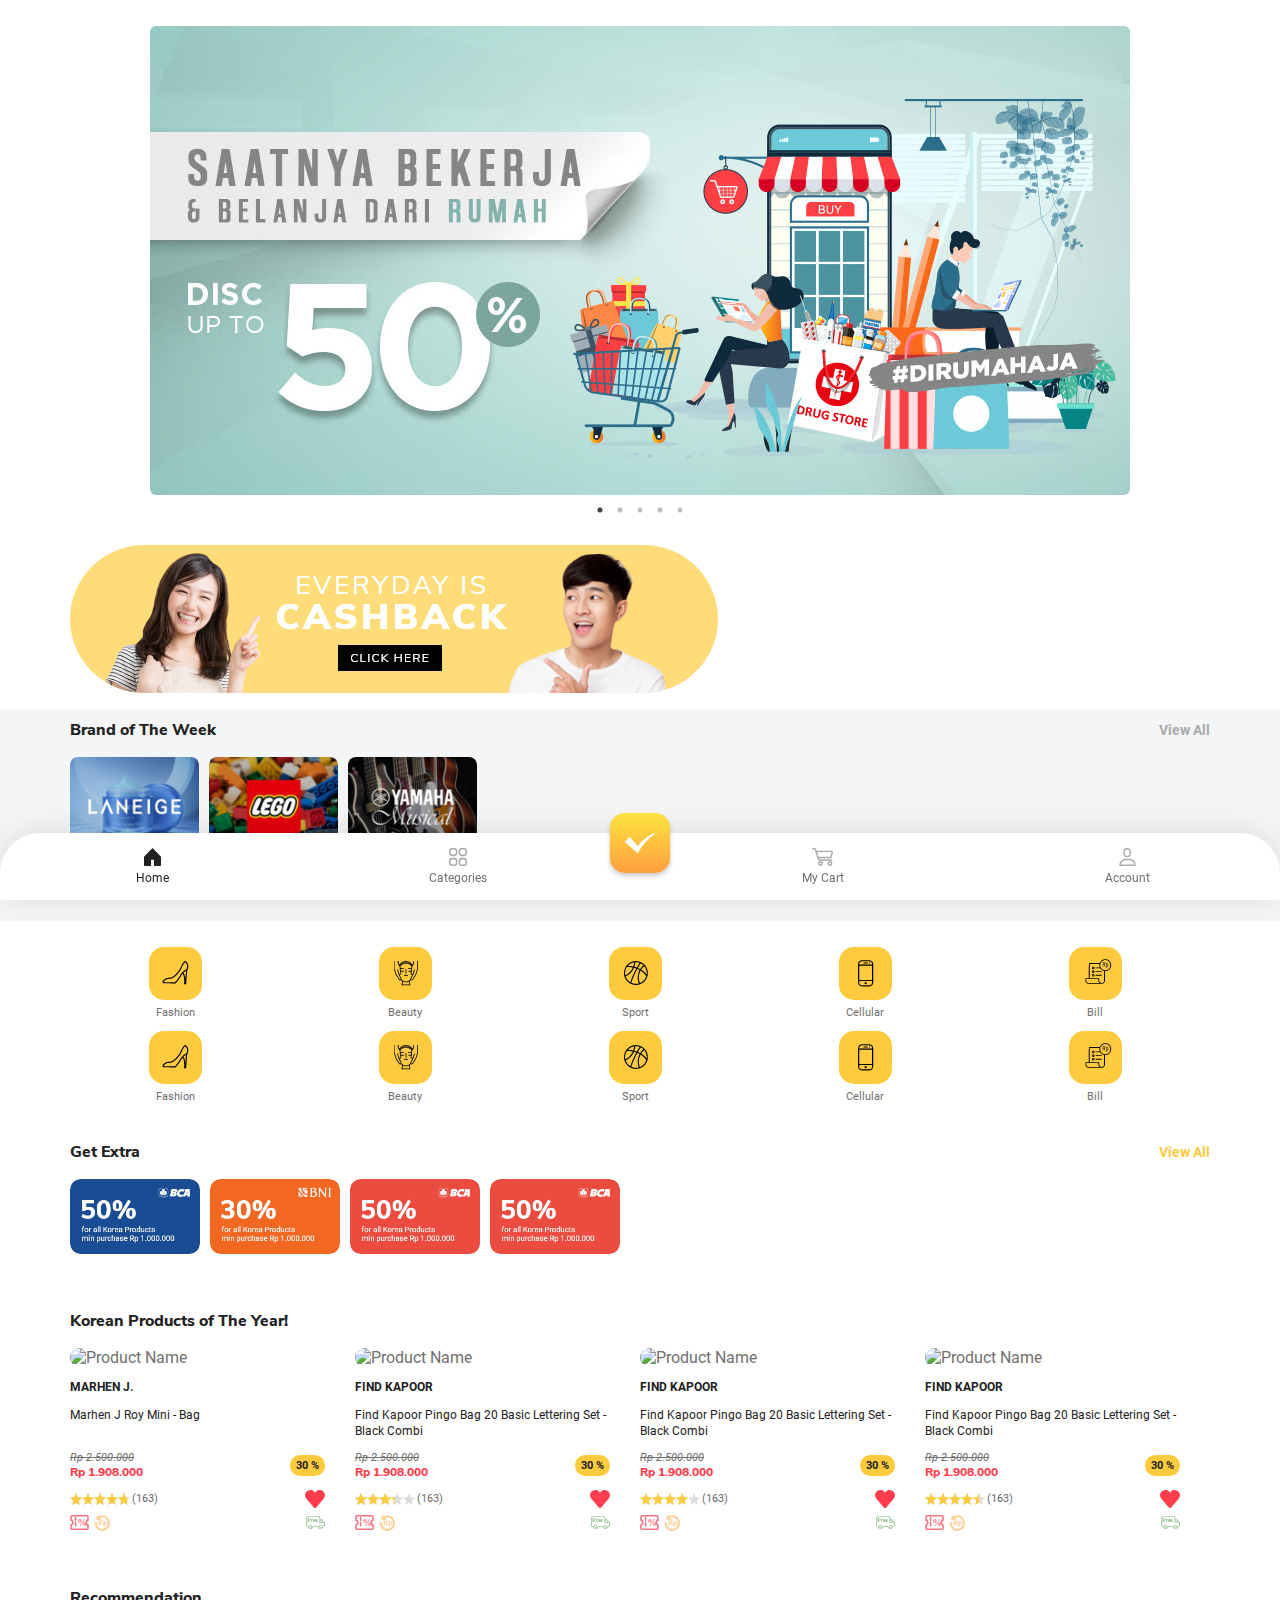
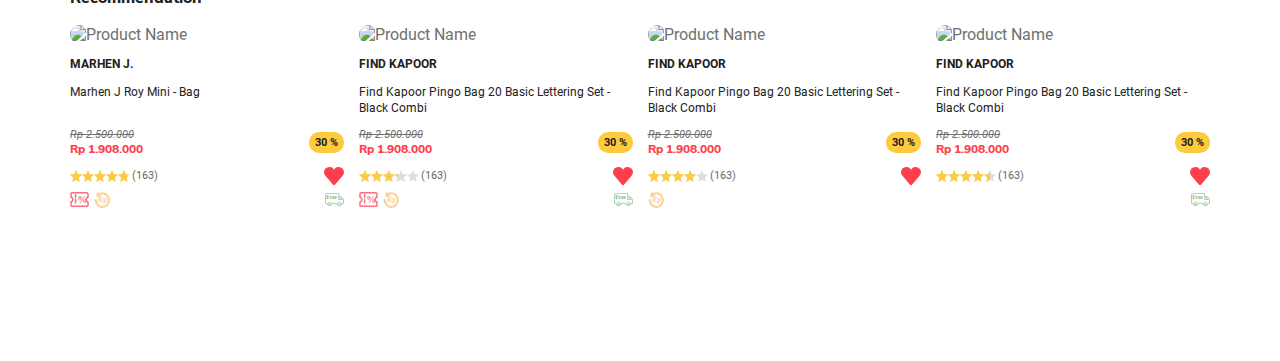
==== MC/html/home.html @ 9b8f9a69 "Revision on icons" ====
<!DOCTYPE html>
<html>

<head>
    <title>iSTYLE Indonesia</title>
    <meta name="viewport" content="width=device-width, initial-scale=1.0">
    <link rel="stylesheet" type="text/css" href="../css/libs_ui/slick.css">
    <link rel="stylesheet" type="text/css" href="../css/libs_ui/slick-theme.css">
    <link rel="stylesheet" type="text/css" href="../css/layout.css">
</head>

<body>
    <div class="wrap">
        <section id="main-banner-section">
            <div class="container">
                <ul id="main-banner" class="list-unstyled">
                    <li>
                        <a href="#">
                            <img src="../images/billboard-1.jpg" alt="Billboard" />
                        </a>
                    </li>
                    <li>
                        <a href="#">
                            <img src="../images/billboard-2.jpg" alt="Billboard" />
                        </a>
                    </li>
                    <li>
                        <a href="#">
                            <img src="../images/billboard-3.jpg" alt="Billboard" />
                        </a>
                    </li>
                    <li>
                        <a href="#">
                            <img src="../images/billboard-4.jpg" alt="Billboard" />
                        </a>
                    </li>
                    <li>
                        <a href="#">
                            <img src="../images/billboard-5.jpg" alt="Billboard" />
                        </a>
                    </li>
                </ul>
            </div>

        </section>

        <section id="tactical-banner-section">
            <div class="container">
                <a href="#">
                    <img src="../images/Tactical Banner@2x.png" class="img-responsive" alt="Everyday is Cashback"/>
                </a>
            </div>
        </section>

        <section id="brand-of-the-week">
            <div class="container">
                <div class="section-header">
                    <h2>Brand of The Week</h2>
                    <a href="#" class="view-all">View All</a>
                </div>
                <ul class="botw-list carousel list-unstyled">
                    <li>
                        <a href="#">
                            <div class="botw-item">
                                <div class="botw-img-container">
                                    <img src="../images/laneige2.png" alt="Laneige Brand of The Week" />
                                </div>
                                <div class="botw-desc">
                                    <p>Discount up to 30%</p>
                                </div>
                            </div>
                        </a>
                    </li>
                    <li>
                        <a href="#">
                            <div class="botw-item">
                                <div class="botw-img-container">
                                    <img src="../images/lego2.png" alt="Lego Brand of The Week" />
                                </div>
                                <div class="botw-desc">
                                    <p>Discount up to 30%</p>
                                </div>
                            </div>
                        </a>
                    </li>
                    <li>
                        <a href="#">
                            <div class="botw-item">
                                <div class="botw-img-container">
                                    <img src="../images/yamaha2.png" alt="Yamaha Brand of The Week" />
                                </div>
                                <div class="botw-desc">
                                    <p>Discount up to 30%</p>
                                </div>
                            </div>
                        </a>
                    </li>
                </ul>
            </div>

        </section>

        <section id="main-menu">
            <div class="container">
                <ul class="main-menu-items list-unstyled carousel">
                    <li>
                        <a href="#">
                            <img src="../images/category-fashion.png" alt="Fashion Category"/>
                            <p>Fashion</p>
                        </a>
                    </li>
                    <li>
                        <a href="#">
                            <img src="../images/category-beauty.png" alt="Beauty Category"/>
                            <p>Beauty</p>
                        </a>
                    </li>
                    <li>
                        <a href="#">
                            <img src="../images/category-sport.png" alt="Sport Category"/>
                            <p>Sport</p>
                        </a>
                    </li>
                    <li>
                        <a href="#">
                            <img src="../images/category-pulsa.png" alt="Cellular Category"/>
                            <p>Cellular</p>
                        </a>
                    </li>
                    <li>
                        <a href="#">
                            <img src="../images/category-bill.png" alt="Bill Category"/>
                            <p>Bill</p>
                        </a>
                    </li>
                    <li>
                        <a href="#">
                            <img src="../images/category-fashion.png" alt="Fashion Category"/>
                            <p>Fashion</p>
                        </a>
                    </li>
                    <li>
                        <a href="#">
                            <img src="../images/category-beauty.png" alt="Beauty Category"/>
                            <p>Beauty</p>
                        </a>
                    </li>
                    <li>
                        <a href="#">
                            <img src="../images/category-sport.png" alt="Sport Category"/>
                            <p>Sport</p>
                        </a>
                    </li>
                    <li>
                        <a href="#">
                            <img src="../images/category-pulsa.png" alt="Cellular Category"/>
                            <p>Cellular</p>
                        </a>
                    </li>
                    <li>
                        <a href="#">
                            <img src="../images/category-bill.png" alt="Bill Category"/>
                            <p>Bill</p>
                        </a>
                    </li>
                </ul>
            </div>
        </section>

        <section id="promo-partner">
            <div class="container">
                <div class="section-header">
                    <h2>Get Extra</h2>
                    <a href="#" class="view-all">View All</a>
                </div>
                <ul class="promo-partner-list carousel list-unstyled">
                    
                    <li>
                        <a href="#">
                            <img src="../images/promo_bca@2x.png" alt="Promo Bank BCA Diskon 50%" />
                        </a>
                    </li>
                    <li>
                        <a href="#">
                            <img src="../images/promo_bni@2x.png" alt="Promo Bank BCA Diskon 50%" />
                        </a>
                    </li>
                    <li>
                        <a href="#">
                            <img src="../images/promo_bca_2@2x.png" alt="Promo Bank BCA Diskon 50%" />
                        </a>
                    </li>
                    <li>
                        <a href="#">
                            <img src="../images/promo_bca_2@2x.png" alt="Promo Bank BCA Diskon 50%" />
                        </a>
                    </li>
                </ul>
            </div>

        </section>

        <section id="prd-korea">
            <div class="container">
                <h2>Korean Products of The Year!</h2>
                <ul class="prd-list carousel list-unstyled">
                    <li>
                        <a href="#">
                            <div class="prd-img">
                                <img src="https://dxclnrbvyw82b.cloudfront.net/images/product/web/90/63/77/00/0/000000776390_01_285.jpg"
                                    alt="Product Name" />
                            </div>
                            <div class="prd-desc">
                                <p class="brand-name"><strong>MARHEN J.</strong></p>
                                <p class="prd-name">Marhen J Roy Mini - Bag</p>
                            </div>
                            <div class="prd-price-area">
                                <div class="prd-price">
                                    <p class="old-price">Rp 2.500.000</p>
                                    <p class="price">Rp 1.908.000</p>
                                </div>
                                <div class="prd-discount">
                                    30 %
                                </div>
                            </div>
                            <div class="prd-rating-fav-area">
                                <div class="score-star-box">
                                    <span class="star-rating"
                                        style="width: calc(4.75/5 * 60px)"
                                    ></span>
                                </div>
                                <span class="score-txt">(163)</span>

                                <span class="wishlist-icon active"></span>
                            </div>
                            <div class="prd-icons">
                                <span class="icon voucher"></span>
                                <span class="icon cashback"></span>
                                <span class="icon free-delivery"></span>
                            </div>
                        </a>
                    </li>
                    <li>
                        <a href="#">
                            <div class="prd-img">
                                <img src="https://dxclnrbvyw82b.cloudfront.net/images/product/web/56/11/78/00/0/000000781156_01_285.jpg"
                                    alt="Product Name" />
                            </div>
                            <div class="prd-desc">
                                <p class="brand-name"><strong>FIND KAPOOR</strong></p>
                                <p class="prd-name">Find Kapoor Pingo Bag 20 Basic Lettering Set - Black Combi</p>
                            </div>
                            <div class="prd-price-area">
                                <div class="prd-price">
                                    <p class="old-price">Rp 2.500.000</p>
                                    <p class="price">Rp 1.908.000</p>
                                </div>
                                <div class="prd-discount">
                                    30 %
                                </div>
                            </div>
                            <div class="prd-rating-fav-area">
                                <div class="score-star-box">
                                    <span class="star-rating"
                                        style="width: calc(3.3/5 * 60px)"
                                    ></span>
                                </div>
                                <span class="score-txt">(163)</span>

                                <span class="wishlist-icon active"></span>
                            </div>
                            <div class="prd-icons">
                                <span class="icon voucher"></span>
                                <span class="icon cashback"></span>
                                <span class="icon free-delivery"></span>
                            </div>
                        </a>
                    </li>
                    <li>
                        <a href="#">
                            <div class="prd-img">
                                <img src="https://dxclnrbvyw82b.cloudfront.net/images/product/web/90/70/79/00/0/000000797090_01_285.jpg"
                                    alt="Product Name" />
                            </div>
                            <div class="prd-desc">
                                <p class="brand-name"><strong>FIND KAPOOR</strong></p>
                                <p class="prd-name">Find Kapoor Pingo Bag 20 Basic Lettering Set - Black Combi</p>
                            </div>
                            <div class="prd-price-area">
                                <div class="prd-price">
                                    <p class="old-price">Rp 2.500.000</p>
                                    <p class="price">Rp 1.908.000</p>
                                </div>
                                <div class="prd-discount">
                                    30 %
                                </div>
                            </div>
                            <div class="prd-rating-fav-area">
                                <div class="score-star-box">
                                    <span class="star-rating"
                                        style="width: calc(4/5 * 60px)"
                                    ></span>
                                </div>
                                <span class="score-txt">(163)</span>

                                <span class="wishlist-icon active"></span>
                            </div>
                            <div class="prd-icons">
                                <span class="icon voucher"></span>
                                <span class="icon cashback"></span>
                                <span class="icon free-delivery"></span>
                            </div>
                        </a>
                    </li>
                    <li>
                        <a href="#">
                            <div class="prd-img">
                                <img src="https://dxclnrbvyw82b.cloudfront.net/images/product/web/28/84/78/00/0/000000788428_01_285.jpg"
                                    alt="Product Name" />
                            </div>
                            <div class="prd-desc">
                                <p class="brand-name"><strong>FIND KAPOOR</strong></p>
                                <p class="prd-name">Find Kapoor Pingo Bag 20 Basic Lettering Set - Black Combi</p>
                            </div>
                            <div class="prd-price-area">
                                <div class="prd-price">
                                    <p class="old-price">Rp 2.500.000</p>
                                    <p class="price">Rp 1.908.000</p>
                                </div>
                                <div class="prd-discount">
                                    30 %
                                </div>
                            </div>
                            <div class="prd-rating-fav-area">
                                <div class="score-star-box">
                                    <span class="star-rating"
                                        style="width: calc(4.5/5 * 60px)"
                                    ></span>
                                </div>
                                <span class="score-txt">(163)</span>

                                <span class="wishlist-icon active"></span>
                            </div>
                            <div class="prd-icons">
                                <span class="icon voucher"></span>
                                <span class="icon cashback"></span>
                                <span class="icon free-delivery"></span>
                            </div>
                        </a>
                    </li>

                </ul>
            </div>
        </section>

        <section id="prd-main">
            <div class="container">
                <h2>Recommendation</h2>
                <ul class="prd-list list-unstyled">
                    <li>
                        <a href="#">
                            <div class="prd-img">
                                <img src="https://dxclnrbvyw82b.cloudfront.net/images/product/web/90/63/77/00/0/000000776390_01_285.jpg"
                                    alt="Product Name" />
                            </div>
                            <div class="prd-desc">
                                <p class="brand-name"><strong>MARHEN J.</strong></p>
                                <p class="prd-name">Marhen J Roy Mini - Bag</p>
                            </div>
                            <div class="prd-price-area">
                                <div class="prd-price">
                                    <p class="old-price">Rp 2.500.000</p>
                                    <p class="price">Rp 1.908.000</p>
                                </div>
                                <div class="prd-discount">
                                    30 %
                                </div>
                            </div>
                            <div class="prd-rating-fav-area">
                                <div class="score-star-box">
                                    <span class="star-rating"
                                        style="width: calc(4.75/5 * 60px)"
                                    ></span>
                                </div>
                                <span class="score-txt">(163)</span>

                                <span class="wishlist-icon active"></span>
                            </div>
                            <div class="prd-icons">
                                <span class="icon voucher"></span>
                                <span class="icon cashback"></span>
                                <span class="icon free-delivery"></span>

                            </div>
                        </a>
                    </li>
                    <li>
                        <a href="#">
                            <div class="prd-img">
                                <img src="https://dxclnrbvyw82b.cloudfront.net/images/product/web/56/11/78/00/0/000000781156_01_285.jpg"
                                    alt="Product Name" />
                            </div>
                            <div class="prd-desc">
                                <p class="brand-name"><strong>FIND KAPOOR</strong></p>
                                <p class="prd-name">Find Kapoor Pingo Bag 20 Basic Lettering Set - Black Combi</p>
                            </div>
                            <div class="prd-price-area">
                                <div class="prd-price">
                                    <p class="old-price">Rp 2.500.000</p>
                                    <p class="price">Rp 1.908.000</p>
                                </div>
                                <div class="prd-discount">
                                    30 %
                                </div>
                            </div>
                            <div class="prd-rating-fav-area">
                                <div class="score-star-box">
                                    <span class="star-rating"
                                        style="width: calc(3.3/5 * 60px)"
                                    ></span>
                                </div>
                                <span class="score-txt">(163)</span>

                                <span class="wishlist-icon active"></span>
                            </div>
                            <div class="prd-icons">
                                <span class="icon voucher"></span>
                                <span class="icon cashback"></span>
                                <span class="icon free-delivery"></span>
                            </div>
                        </a>
                    </li>
                    <li>
                        <a href="#">
                            <div class="prd-img">
                                <img src="https://dxclnrbvyw82b.cloudfront.net/images/product/web/90/70/79/00/0/000000797090_01_285.jpg"
                                    alt="Product Name" />
                            </div>
                            <div class="prd-desc">
                                <p class="brand-name"><strong>FIND KAPOOR</strong></p>
                                <p class="prd-name">Find Kapoor Pingo Bag 20 Basic Lettering Set - Black Combi</p>
                            </div>
                            <div class="prd-price-area">
                                <div class="prd-price">
                                    <p class="old-price">Rp 2.500.000</p>
                                    <p class="price">Rp 1.908.000</p>
                                </div>
                                <div class="prd-discount">
                                    30 %
                                </div>
                            </div>
                            <div class="prd-rating-fav-area">
                                <div class="score-star-box">
                                    <span class="star-rating"
                                        style="width: calc(4/5 * 60px)"
                                    ></span>
                                </div>
                                <span class="score-txt">(163)</span>

                                <span class="wishlist-icon active"></span>
                            </div>
                            <div class="prd-icons">
                                <span class="icon cashback"></span>
                            </div>
                        </a>
                    </li>
                    <li>
                        <a href="#">
                            <div class="prd-img">
                                <img src="https://dxclnrbvyw82b.cloudfront.net/images/product/web/28/84/78/00/0/000000788428_01_285.jpg"
                                    alt="Product Name" />
                            </div>
                            <div class="prd-desc">
                                <p class="brand-name"><strong>FIND KAPOOR</strong></p>
                                <p class="prd-name">Find Kapoor Pingo Bag 20 Basic Lettering Set - Black Combi</p>
                            </div>
                            <div class="prd-price-area">
                                <div class="prd-price">
                                    <p class="old-price">Rp 2.500.000</p>
                                    <p class="price">Rp 1.908.000</p>
                                </div>
                                <div class="prd-discount">
                                    30 %
                                </div>
                            </div>
                            <div class="prd-rating-fav-area">
                                <div class="score-star-box">
                                    <span class="star-rating"
                                        style="width: calc(4.5/5 * 60px)"
                                    ></span>
                                </div>
                                <span class="score-txt">(163)</span>

                                <span class="wishlist-icon active"></span>
                            </div>
                            <div class="prd-icons">
                                
                                <span class="icon free-delivery"></span>

                            </div>
                        </a>
                    </li>

                </ul>
            </div>

        </section>


        <nav class="bottom-nav">
            <a href="#" class="active">
                <div class="icon home"></div>
                Home
            </a>
            <a href="#">
                <div class="icon category"></div>
                Categories
            </a>
            <button onclick="popup_Layer3('bottom-nav-slide')"">
                    <img src=" ../icons/bottom-nav/main-icon.svg "/>
                </button>
                <a href=" #">
                <div class="icon cart"></div>
                My Cart
                </a>
                <a href="#">
                    <div class="icon account"></div>
                    Account
                </a>
        </nav>
    </div>


    <!-- Add to Cart popup-->
    <section id="bottom-nav-slide" class="poplay_type2_1 slide_layer" style="display: none">
        <div class="content">
            <section class="mall-in-mall_section">
                <ul id="mall-in-mall-menu" class="list-unstyled">
                    <li>
                        <a>
                            <img src="../icons/main-icon.png" />
                        </a>
                    </li>
                    <li>
                        <a>
                            <img src="../icons/best-denki-icon.png" />
                        </a>
                    </li>
                    <li>
                        <a>
                            <img src="../icons/kidzstation-icon.png" />
                        </a>
                    </li>
                    <li>
                        <a>
                            <img src="../icons/kmall-icon.png" />
                        </a>
                    </li>
                    <li>
                        <a>
                            <img src="../icons/lejel-icon.png" />
                        </a>
                    </li>
                    <li>
                        <a>
                            <img src="../icons/LSA-icon.png" />
                        </a>
                    </li>
                    <li>
                        <a>
                            <img src="../icons/psports-icon.png" />
                        </a>
                    </li>
                </ul>
            </section>

        </div>
        <section class="title_section">
            iSTYLE
        </section>
    </section>
    <!--End of Add to Cart Popup-->
    <script src="../js/libs_ui/jquery-3.4.1.min.js"></script>
    <script src="../js/libs_ui/slick.min.js"></script>
    <script>
        function popup_Layer3(el) {
            var temp = $('#' + el);
            var el_dimmed = $('.wrap').prepend('<div class="laydim"></div>');
            $('.laydim').css("height", $(document).height());
            $(temp).slideDown();
            $('body').addClass('no_scroll');
            $(document).on('click', 'body.no_scroll .laydim', function () {
                $('.laydim').remove();
                $('html,body').removeClass('no_scroll');

                if ($('.poplay_type2_1').length) {
                    popup_Layer_close3(el);
                }
            });
            $('#mall-in-mall-menu').slick({
                dots: true,
                arrows: false,
                speed: 700,
                centerMode: true,
                variableWidth: true,
                swipe: true,
                infinite: true,
                swipeToSlide: true,
                variableHeight: true
            });
        }

        function popup_Layer_close3(el) {
            var temp = $('#' + el);
            $(temp).slideUp();
            $('.laydim').remove();
            $('body').removeClass('no_scroll');
        }
        $(document).ready(function () {
            $('#main-banner').slick({
                dots: true,
                arrows: false,
                speed: 700,
                slidesToShow: 1,
                infinite: true,
                swipe: true,
                //  infinite: true,
                swipeToSlide: true,

            });
        })

        $(".wishlist-icon").click(function (e) {
            e.preventDefault();
            $(this).toggleClass("active");
        })
    </script>
</body>

</html>
---- MC/css/layout.css ----
@font-face {
  font-family: "NunitoSans";
  src: url("../fonts/NunitoSans-Regular.ttf") format("truetype");
  font-weight: normal;
  font-style: normal; }
@font-face {
  font-family: "NunitoSans";
  src: url("../fonts/NunitoSans-Italic.ttf") format("truetype");
  font-weight: normal;
  font-style: italic; }
@font-face {
  font-family: "NunitoSans";
  src: url("../fonts/NunitoSans-Bold.ttf") format("truetype");
  font-weight: 600;
  font-style: normal; }
@font-face {
  font-family: "NunitoSans";
  src: url("../fonts/NunitoSans-ExtraBold.ttf") format("truetype");
  font-weight: 700;
  font-style: normal; }
@font-face {
  font-family: "NunitoSans";
  src: url("../fonts/NunitoSans-SemiBoldItalic.ttf") format("truetype");
  font-weight: 600;
  font-style: italic; }
@font-face {
  font-family: "NunitoSans";
  src: url("../fonts/NunitoSans-BoldItalic.ttf") format("truetype");
  font-weight: 700;
  font-style: italic; }
@font-face {
  font-family: "Roboto";
  src: url("../fonts/Roboto-Regular.ttf") format("truetype");
  font-weight: normal;
  font-style: normal; }
@font-face {
  font-family: "Roboto";
  src: url("../fonts/Roboto-Italic.ttf") format("truetype");
  font-weight: normal;
  font-style: italic; }
@font-face {
  font-family: "Roboto";
  src: url("../fonts/Roboto-Medium.ttf") format("truetype");
  font-weight: 600;
  font-style: normal; }
@font-face {
  font-family: "Roboto";
  src: url("../fonts/Roboto-Bold.ttf") format("truetype");
  font-weight: 700;
  font-style: normal; }
@font-face {
  font-family: "Roboto";
  src: url("../fonts/Roboto-MediumItalic.ttf") format("truetype");
  font-weight: 600;
  font-style: italic; }
@font-face {
  font-family: "Roboto";
  src: url("../fonts/Roboto-BoldItalic.ttf") format("truetype");
  font-weight: 700;
  font-style: italic; }
body {
  font-family: "NunitoSans", sans-serif;
  color: #222222;
  margin: 0;
  display: block;
  box-sizing: border-box;
  height: calc(100vh + 200px);
  font-size: 16px; }

h1 {
  font-size: 2em; }

h2 {
  font-size: 1em; }

h3 {
  font-size: calc(20em/16);
  font-weight: 600; }

h4 {
  font-size: 1em;
  font-weight: 700; }

.headline {
  font-size: calc(14em/16);
  font-weight: 700; }

.title {
  font-size: calc(12em/16);
  font-weight: 700; }

.subheading {
  font-size: calc(12em/16);
  font-weight: normal;
  color: #707070; }

.title-body {
  font-family: "Roboto", sans-serif;
  font-size: 12px;
  font-weight: normal; }

p,
a {
  font-family: "Roboto", sans-serif;
  font-weight: normal;
  color: #707070;
  font-size: calc(12/16 em); }

a {
  text-decoration: none; }

a.active {
  color: #222222; }

.title-label {
  font-family: "Roboto", sans-serif;
  font-weight: 700;
  color: #222222;
  font-size: 11px; }

.label,
label {
  font-family: "Roboto", sans-serif;
  font-weight: normal;
  color: #222222;
  font-size: 11px; }

section {
  padding: 10px 0; }

.wrap {
  display: block;
  position: relative;
  box-sizing: border-box;
  width: 100%;
  padding-bottom: 120px; }

.img-responsive {
  max-width: 100%; }

.container {
  box-sizing: border-box;
  padding-right: 15px;
  padding-left: 15px;
  margin-right: auto;
  margin-left: auto; }

@media (min-width: 768px) {
  .container {
    width: 750px; } }
@media (min-width: 992px) {
  .container {
    width: 970px; } }
@media (min-width: 1200px) {
  .container {
    width: 1170px; } }
.list-unstyled {
  list-style: none;
  padding: 0; }

body.no_scroll .laydim {
  cursor: pointer; }

.laydim {
  background: #000;
  opacity: .5;
  position: fixed;
  top: 0;
  left: 0;
  bottom: 0;
  right: 0;
  z-index: 10; }

.slide_layer {
  z-index: 99;
  width: 100%;
  position: fixed;
  background: #F1F2F4;
  bottom: 0; }
  .slide_layer .content {
    position: relative;
    padding: 10px 15px;
    overflow-y: auto;
    padding-bottom: 0; }

.carousel {
  display: flex;
  overflow-x: auto;
  -webkit-overflow-scrolling: touch; }
  .carousel::-webkit-scrollbar {
    display: none; }
  .carousel li {
    flex: 0 0 auto; }

.section-header {
  display: flex;
  align-items: center;
  justify-content: space-between; }
  .section-header h2 {
    margin: 0; }
  .section-header .view-all {
    text-decoration: none;
    color: #FECB3E;
    font-weight: 700;
    font-size: 14px; }

#main-banner-section {
  width: 100%; }
  #main-banner-section #main-banner .slick-track {
    display: flex;
    align-items: center; }
  #main-banner-section #main-banner li {
    display: inline-block;
    margin-right: auto;
    margin-left: auto; }
    #main-banner-section #main-banner li a {
      display: block; }
      #main-banner-section #main-banner li a img {
        margin-left: auto;
        margin-right: auto;
        border-radius: 6px;
        width: 100%; }
  #main-banner-section #main-banner .slick-center {
    transition: height 0.7s ease;
    padding: 15px 0; }
    #main-banner-section #main-banner .slick-center a {
      height: 120px; }

#brand-of-the-week {
  background-color: #F3F5F6; }
  #brand-of-the-week .section-header a {
    color: #AAAAAA; }
  #brand-of-the-week .botw-list li {
    background: white;
    border-radius: 8px;
    width: 129px;
    margin-right: 10px; }
    #brand-of-the-week .botw-list li a {
      text-decoration: none; }
      #brand-of-the-week .botw-list li a p {
        color: #222222;
        font-size: 11px;
        font-family: "Roboto";
        text-decoration: none;
        text-align: center; }
    #brand-of-the-week .botw-list li img {
      border-top-left-radius: 8px;
      border-top-right-radius: 8px; }

@media only screen and (min-width: 768px) {
  #main-menu .main-menu-items {
    display: grid;
    grid-template-columns: 1fr 1fr 1fr 1fr 1fr;
    grid-gap: 10px; } }
#main-menu .main-menu-items li {
  display: flex;
  justify-content: center;
  margin-right: 10px; }
  #main-menu .main-menu-items li img {
    max-width: 100%; }
  #main-menu .main-menu-items li p {
    font-size: 11px;
    text-align: center;
    margin: 2px 0; }

.promo-partner-list li {
  width: 130px;
  margin-right: 10px; }
  .promo-partner-list li a {
    text-decoration: none; }
  .promo-partner-list li img {
    max-width: 100%;
    border-radius: 10px; }

.prd-list {
  display: grid;
  grid-template-columns: 1fr 1fr;
  grid-column-gap: 15px;
  grid-row-gap: 15px; }
  .prd-list.carousel {
    display: flex;
    flex-wrap: nowrap;
    overflow-x: auto; }
    .prd-list.carousel li {
      flex: 0 0 auto;
      width: calc(50% - 30px);
      margin-right: 15px; }
      @media only screen and (min-width: 768px) {
        .prd-list.carousel li {
          width: calc(25% - 30px); } }
  .prd-list li a {
    text-decoration: none;
    display: block; }
    .prd-list li a .prd-img img {
      border-radius: 10px;
      max-width: 100%; }
    .prd-list li a .prd-desc p {
      color: #222222;
      font-size: calc(12em /16);
      line-height: 16px; }
    .prd-list li a .prd-desc .prd-name {
      display: -webkit-box;
      -webkit-line-clamp: 2;
      -webkit-box-orient: vertical;
      overflow: hidden;
      height: 32px; }
    .prd-list li a .prd-desc .brand-name {
      display: -webkit-box;
      -webkit-line-clamp: 2;
      -webkit-box-orient: vertical;
      overflow: hidden;
      height: 16px; }
    .prd-list li a .prd-price-area {
      display: flex;
      align-items: center; }
      .prd-list li a .prd-price-area p {
        margin: 0; }
      .prd-list li a .prd-price-area .prd-price .old-price {
        font-family: "Roboto";
        color: #707070;
        font-size: calc(11em/16);
        font-style: italic;
        text-decoration: line-through; }
      .prd-list li a .prd-price-area .prd-price .price {
        font-family: "NunitoSans";
        font-weight: 700;
        font-size: calc(12em/16);
        color: #FE3E4C; }
      .prd-list li a .prd-price-area .prd-discount {
        background-color: #FECB3E;
        padding: 4px 6px;
        border-radius: 10px;
        margin-left: auto;
        font-size: calc(11em/16);
        color: #222222;
        font-family: "Roboto";
        font-weight: bold; }
    .prd-list li a .prd-rating-fav-area {
      display: flex;
      z-index: 1;
      margin-top: 10px;
      align-items: center; }
      .prd-list li a .prd-rating-fav-area .score-star-box {
        display: flex;
        align-items: center;
        background: url(../sprites/star-rating-sprites.png) no-repeat 0 -12px;
        height: 12px;
        width: 60px;
        display: inline-block;
        background-size: 60px;
        overflow: hidden; }
        .prd-list li a .prd-rating-fav-area .score-star-box .star-rating {
          background: url(../sprites/star-rating-sprites.png) no-repeat 0 0;
          height: 15px;
          width: 60px;
          display: inline-block;
          background-size: 60px; }
      .prd-list li a .prd-rating-fav-area .score-txt {
        font-size: 11px;
        font-family: "Roboto";
        margin-left: 2px; }
      .prd-list li a .prd-rating-fav-area .wishlist-icon {
        margin-left: auto;
        width: 20px;
        height: 18px;
        cursor: pointer;
        background-image: url(../icons/svg/fav.svg);
        background-size: contain;
        display: inline-block;
        cursor: pointer;
        background-repeat: no-repeat; }
        .prd-list li a .prd-rating-fav-area .wishlist-icon.active {
          background-image: url(../icons/svg/fav-active.svg); }
    .prd-list li a .prd-icons {
      display: flex;
      align-items: center;
      height: 30px; }
      .prd-list li a .prd-icons .icon {
        background-repeat: no-repeat;
        background-size: contain;
        display: inline-block; }
      .prd-list li a .prd-icons .voucher {
        background-image: url(../icons/svg/voucher.svg);
        height: 15px;
        width: 19px;
        margin-right: 5px; }
      .prd-list li a .prd-icons .cashback {
        background-image: url(../icons/svg/cashback.svg);
        height: 16px;
        width: 16px; }
      .prd-list li a .prd-icons .free-delivery {
        background-image: url(../icons/svg/free-shipping.svg);
        height: 13px;
        width: 19px;
        margin-left: auto; }
  @media only screen and (min-width: 768px) {
    .prd-list {
      grid-template-columns: 1fr 1fr 1fr 1fr; } }

.bottom-nav {
  width: 100%;
  z-index: 1;
  background: white;
  position: fixed;
  bottom: 0;
  display: grid;
  grid-template-columns: 1fr 1fr 60px 1fr 1fr;
  text-align: center;
  box-shadow: 0 -2px 30px rgba(0, 0, 0, 0.1);
  padding: 15px 0;
  border-top-left-radius: 40px;
  border-top-right-radius: 40px; }
  .bottom-nav a {
    text-decoration: none;
    font-size: 12px; }
    .bottom-nav a .icon {
      height: 18px;
      width: auto;
      background-repeat: no-repeat;
      background-position: center;
      margin-bottom: 5px;
      background-size: contain; }
      .bottom-nav a .icon.account {
        background-image: url(../icons/bottom-nav/account-icon.svg); }
      .bottom-nav a .icon.home {
        background-image: url(../icons/bottom-nav/home-icon.svg); }
      .bottom-nav a .icon.cart {
        background-image: url(../icons/bottom-nav/cart-icon.svg); }
      .bottom-nav a .icon.category {
        background-image: url(../icons/bottom-nav/category-icon.svg); }
    .bottom-nav a.active .icon.account, .bottom-nav a:hover .icon.account {
      background-image: url(../icons/bottom-nav/account-icon-active.svg); }
    .bottom-nav a.active .icon.home, .bottom-nav a:hover .icon.home {
      background-image: url(../icons/bottom-nav/home-icon-active.svg); }
    .bottom-nav a.active .icon.cart, .bottom-nav a:hover .icon.cart {
      background-image: url(../icons/bottom-nav/cart-icon-active.svg); }
    .bottom-nav a.active .icon.category, .bottom-nav a:hover .icon.category {
      background-image: url(../icons/bottom-nav/category-icon-active.svg); }
  .bottom-nav button {
    border: 0;
    background-image: linear-gradient(to bottom, #FEE43E, #FE9E3E);
    border-radius: 15px;
    height: 60px;
    margin-top: -35px;
    box-shadow: 0 3px 5px rgba(0, 0, 0, 0.2);
    display: flex;
    align-items: center;
    justify-content: center; }

#bottom-nav-slide #mall-in-mall-menu {
  height: 70px; }
  #bottom-nav-slide #mall-in-mall-menu .slick-track {
    display: flex;
    align-items: center; }
  #bottom-nav-slide #mall-in-mall-menu li a {
    display: block;
    margin: 0 10px; }
    #bottom-nav-slide #mall-in-mall-menu li a img {
      width: auto;
      height: 60px;
      border-radius: 15px; }
  #bottom-nav-slide #mall-in-mall-menu .slick-current a img {
    transition: height 0.7s ease;
    height: 75px;
    border: 5px solid white; }
#bottom-nav-slide .title_section {
  width: 100vw;
  border-top-left-radius: 100px;
  border-top-right-radius: 100px;
  padding: 20px 0;
  text-align: center;
  background: white;
  font-weight: 600; }

/*# sourceMappingURL=layout.css.map */
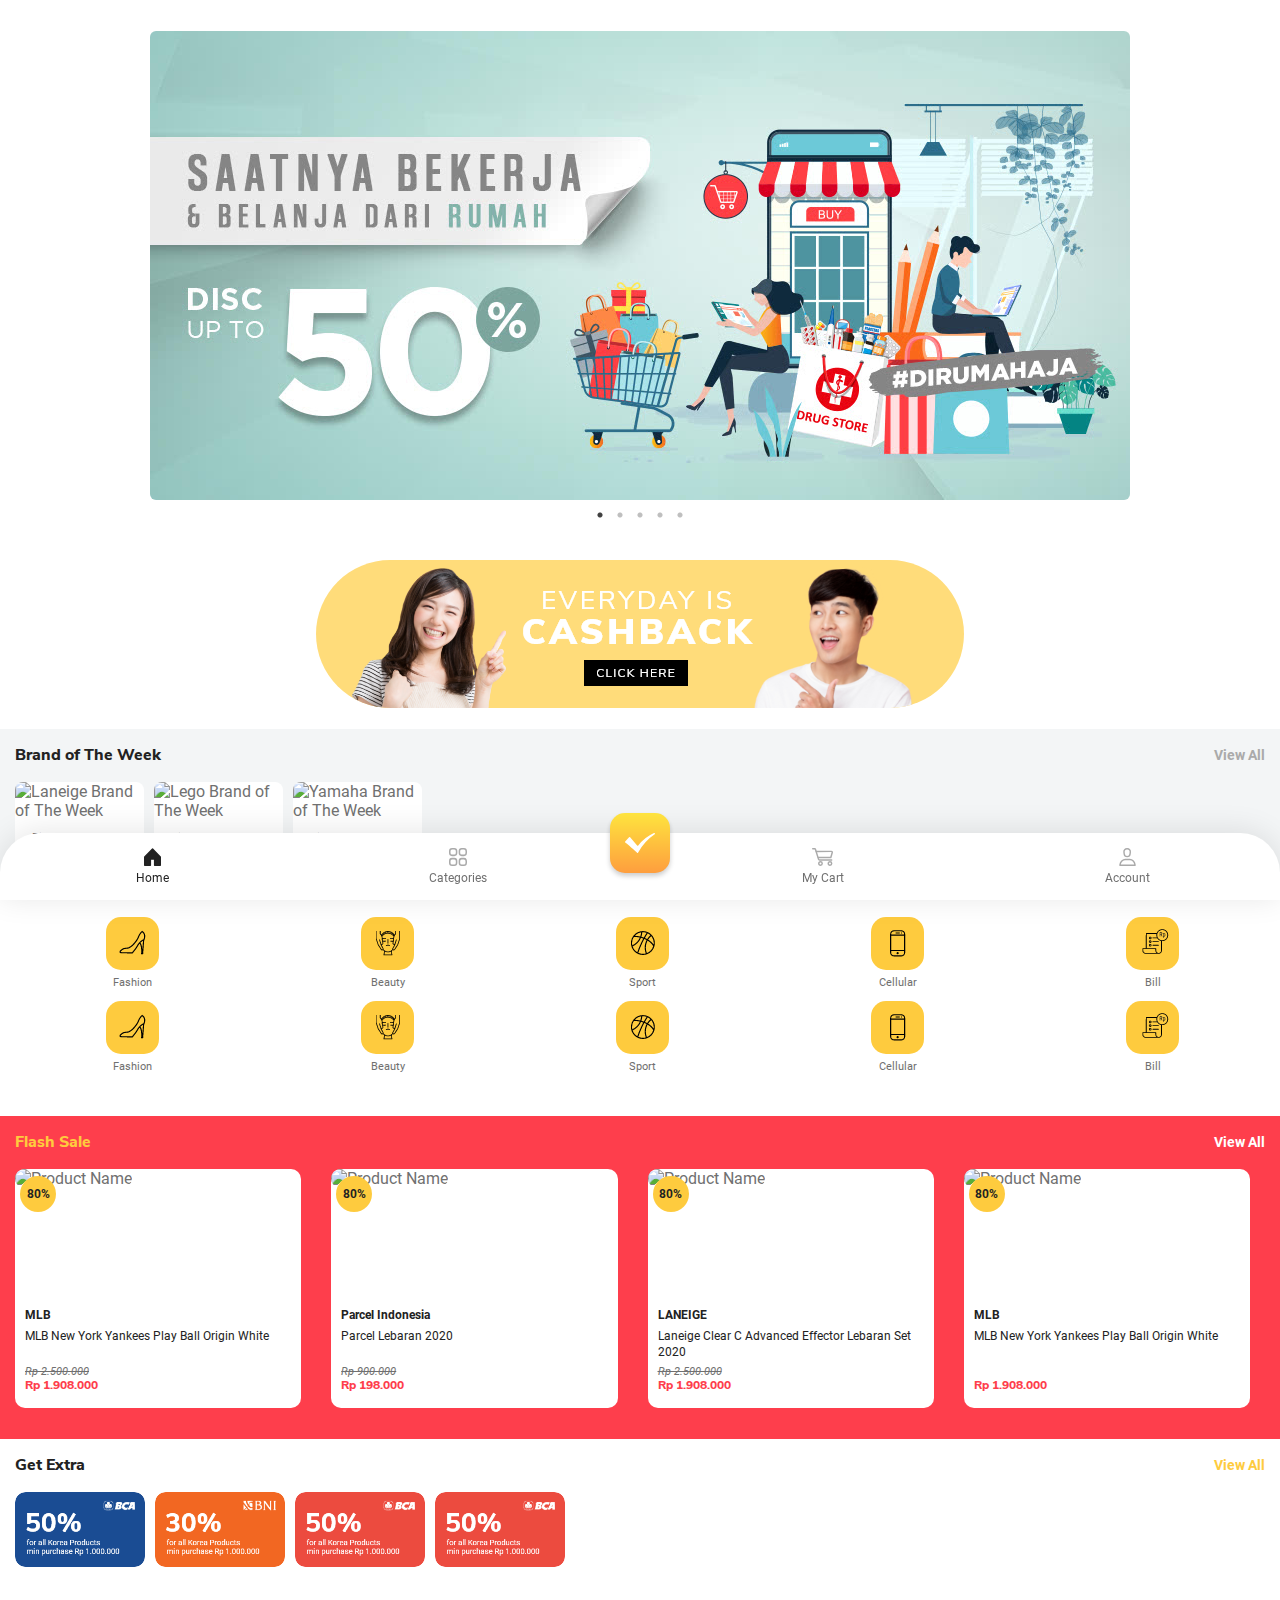
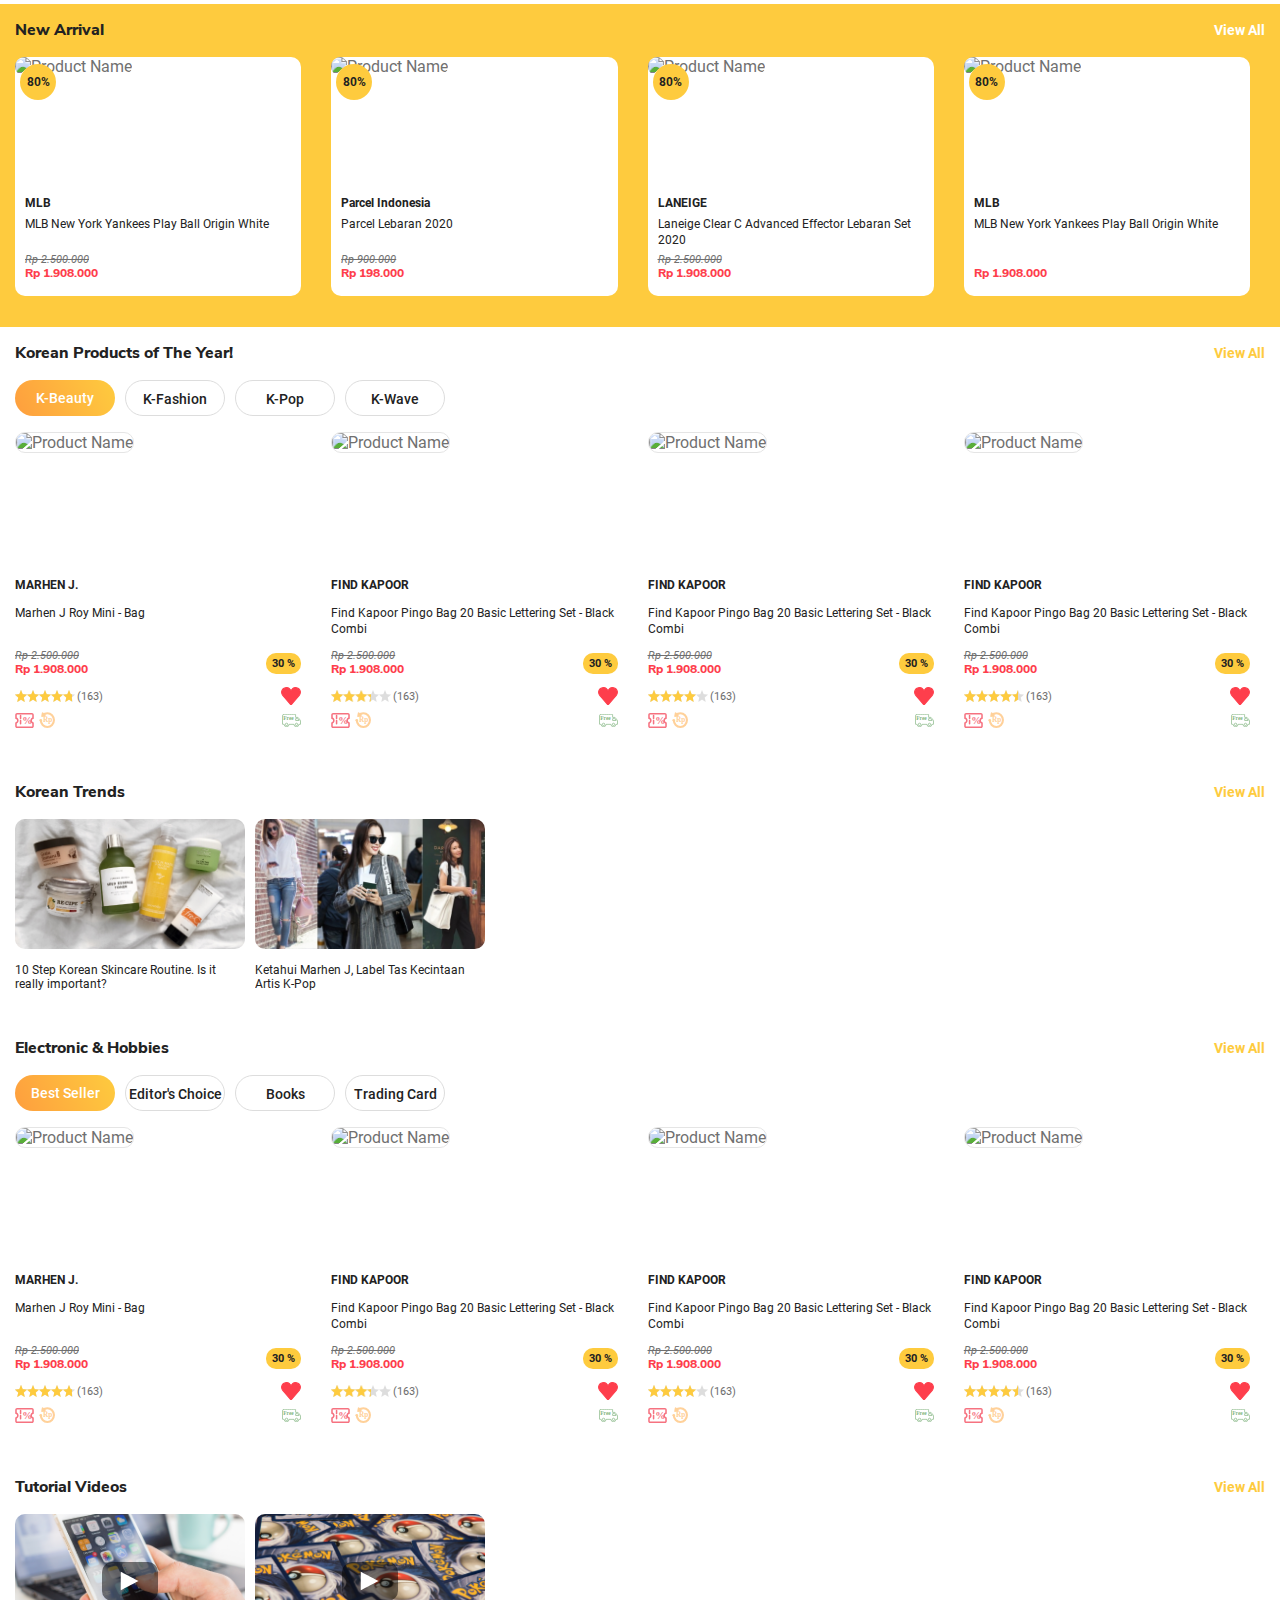
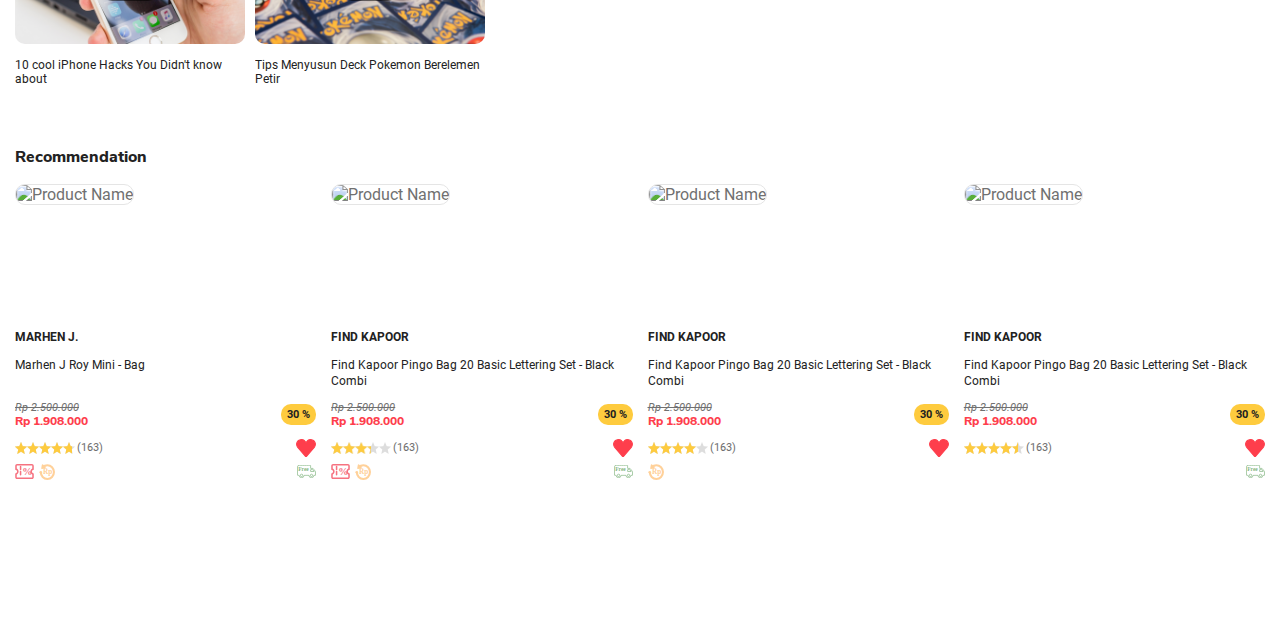
==== commit 5f56ded0: "Add video play to article" ====
--- a/MC/html/home.html
+++ b/MC/html/home.html
@@ -45,9 +45,9 @@
         </section>
 
         <section id="tactical-banner-section">
-            <div class="container">
+            <div class="container centered">
                 <a href="#">
-                    <img src="../images/Tactical Banner@2x.png" class="img-responsive" alt="Everyday is Cashback"/>
+                    <img src="../images/Tactical Banner@2x.png" class="img-responsive" alt="Everyday is Cashback" />
                 </a>
             </div>
         </section>
@@ -58,113 +58,210 @@
                     <h2>Brand of The Week</h2>
                     <a href="#" class="view-all">View All</a>
                 </div>
-                <ul class="botw-list carousel list-unstyled">
-                    <li>
-                        <a href="#">
-                            <div class="botw-item">
-                                <div class="botw-img-container">
-                                    <img src="../images/laneige2.png" alt="Laneige Brand of The Week" />
-                                </div>
-                                <div class="botw-desc">
-                                    <p>Discount up to 30%</p>
-                                </div>
-                            </div>
-                        </a>
-                    </li>
-                    <li>
-                        <a href="#">
-                            <div class="botw-item">
-                                <div class="botw-img-container">
-                                    <img src="../images/lego2.png" alt="Lego Brand of The Week" />
-                                </div>
-                                <div class="botw-desc">
-                                    <p>Discount up to 30%</p>
-                                </div>
-                            </div>
-                        </a>
-                    </li>
-                    <li>
-                        <a href="#">
-                            <div class="botw-item">
-                                <div class="botw-img-container">
-                                    <img src="../images/yamaha2.png" alt="Yamaha Brand of The Week" />
-                                </div>
-                                <div class="botw-desc">
-                                    <p>Discount up to 30%</p>
-                                </div>
-                            </div>
-                        </a>
-                    </li>
-                </ul>
+
             </div>
+            <ul class="botw-list carousel list-unstyled">
+                <li>
+                    <a href="#">
+                        <div class="botw-item">
+                            <div class="botw-img-container">
+                                <img src="https://cdn.ilotte.me/images/di/upload/20190422/c7dcc241-a34a-42e7-816f-001d3fd7422d/205/Banner App Icon.jpg.webp"
+                                    alt="Laneige Brand of The Week" />
+                            </div>
+                            <div class="botw-desc">
+                                <p>Discount up to 30%</p>
+                            </div>
+                        </div>
+                    </a>
+                </li>
+                <li>
+                    <a href="#">
+                        <div class="botw-item">
+                            <div class="botw-img-container">
+                                <img src="https://cdn.ilotte.me/images/di/upload/20190411/a77ea387-b870-4536-8e84-d522f83e2317/168/Artboard 6.jpg.webp"
+                                    alt="Lego Brand of The Week" />
+                            </div>
+                            <div class="botw-desc">
+                                <p>Discount up to 30%</p>
+                            </div>
+                        </div>
+                    </a>
+                </li>
+                <li>
+                    <a href="#">
+                        <div class="botw-item">
+                            <div class="botw-img-container">
+                                <img src="https://cdn.ilotte.me/images/di/upload/20190411/a77ea387-b870-4536-8e84-d522f83e2317/172/Artboard 8.jpg.webp"
+                                    alt="Yamaha Brand of The Week" />
+                            </div>
+                            <div class="botw-desc">
+                                <p>Discount up to 30%</p>
+                            </div>
+                        </div>
+                    </a>
+                </li>
+            </ul>
 
         </section>
 
         <section id="main-menu">
+            <ul class="main-menu-items list-unstyled carousel">
+                <li>
+                    <a href="#">
+                        <img src="../images/category-fashion.png" alt="Fashion Category" />
+                        <p>Fashion</p>
+                    </a>
+                </li>
+                <li>
+                    <a href="#">
+                        <img src="../images/category-beauty.png" alt="Beauty Category" />
+                        <p>Beauty</p>
+                    </a>
+                </li>
+                <li>
+                    <a href="#">
+                        <img src="../images/category-sport.png" alt="Sport Category" />
+                        <p>Sport</p>
+                    </a>
+                </li>
+                <li>
+                    <a href="#">
+                        <img src="../images/category-pulsa.png" alt="Cellular Category" />
+                        <p>Cellular</p>
+                    </a>
+                </li>
+                <li>
+                    <a href="#">
+                        <img src="../images/category-bill.png" alt="Bill Category" />
+                        <p>Bill</p>
+                    </a>
+                </li>
+                <li>
+                    <a href="#">
+                        <img src="../images/category-fashion.png" alt="Fashion Category" />
+                        <p>Fashion</p>
+                    </a>
+                </li>
+                <li>
+                    <a href="#">
+                        <img src="../images/category-beauty.png" alt="Beauty Category" />
+                        <p>Beauty</p>
+                    </a>
+                </li>
+                <li>
+                    <a href="#">
+                        <img src="../images/category-sport.png" alt="Sport Category" />
+                        <p>Sport</p>
+                    </a>
+                </li>
+                <li>
+                    <a href="#">
+                        <img src="../images/category-pulsa.png" alt="Cellular Category" />
+                        <p>Cellular</p>
+                    </a>
+                </li>
+                <li>
+                    <a href="#">
+                        <img src="../images/category-bill.png" alt="Bill Category" />
+                        <p>Bill</p>
+                    </a>
+                </li>
+            </ul>
+        </section>
+
+        <section id="prd-flash-sale" class="spc-product-section" style="background-color: #FE3E4C;">
             <div class="container">
-                <ul class="main-menu-items list-unstyled carousel">
-                    <li>
-                        <a href="#">
-                            <img src="../images/category-fashion.png" alt="Fashion Category"/>
-                            <p>Fashion</p>
-                        </a>
-                    </li>
-                    <li>
-                        <a href="#">
-                            <img src="../images/category-beauty.png" alt="Beauty Category"/>
-                            <p>Beauty</p>
-                        </a>
-                    </li>
-                    <li>
-                        <a href="#">
-                            <img src="../images/category-sport.png" alt="Sport Category"/>
-                            <p>Sport</p>
-                        </a>
-                    </li>
-                    <li>
-                        <a href="#">
-                            <img src="../images/category-pulsa.png" alt="Cellular Category"/>
-                            <p>Cellular</p>
-                        </a>
-                    </li>
-                    <li>
-                        <a href="#">
-                            <img src="../images/category-bill.png" alt="Bill Category"/>
-                            <p>Bill</p>
-                        </a>
-                    </li>
-                    <li>
-                        <a href="#">
-                            <img src="../images/category-fashion.png" alt="Fashion Category"/>
-                            <p>Fashion</p>
-                        </a>
-                    </li>
-                    <li>
-                        <a href="#">
-                            <img src="../images/category-beauty.png" alt="Beauty Category"/>
-                            <p>Beauty</p>
-                        </a>
-                    </li>
-                    <li>
-                        <a href="#">
-                            <img src="../images/category-sport.png" alt="Sport Category"/>
-                            <p>Sport</p>
-                        </a>
-                    </li>
-                    <li>
-                        <a href="#">
-                            <img src="../images/category-pulsa.png" alt="Cellular Category"/>
-                            <p>Cellular</p>
-                        </a>
-                    </li>
-                    <li>
-                        <a href="#">
-                            <img src="../images/category-bill.png" alt="Bill Category"/>
-                            <p>Bill</p>
-                        </a>
-                    </li>
-                </ul>
+                <div class="section-header">
+                    <h2 style="color: #FECB3E">Flash Sale</h2>
+                    <a href="#" class="view-all" style="color: white;">View All</a>
+                </div>
+
             </div>
+            <ul class="highlighted-prd-list carousel list-unstyled">
+                <li>
+                    <a href="#">
+                        <div class="prd-discount">
+                            <p>80%</p>
+                        </div>
+                        <div class="prd-img">
+                            <img src="https://dxclnrbvyw82b.cloudfront.net/images/product/web/00/11/78/00/0/000000781100_01_320.jpg"
+                                alt="Product Name" />
+                        </div>
+                        <div class="prd-desc">
+                            <p class="brand-name"><strong>MLB</strong></p>
+                            <p class="prd-name">MLB New York Yankees Play Ball Origin White</p>
+                        </div>
+                        <div class="prd-price-area">
+                            <div class="prd-price">
+                                <p class="old-price">Rp 2.500.000</p>
+                                <p class="price">Rp 1.908.000</p>
+                            </div>
+                        </div>
+                    </a>
+                </li>
+                <li>
+                    <a href="#">
+                        <div class="prd-discount">
+                            <p>80%</p>
+                        </div>
+                        <div class="prd-img">
+                            <img src="https://dxclnrbvyw82b.cloudfront.net/images/product/web/70/74/53/00/0/000000537470_01_285.jpg"
+                                alt="Product Name" />
+                        </div>
+                        <div class="prd-desc">
+                            <p class="brand-name"><strong>Parcel Indonesia</strong></p>
+                            <p class="prd-name">Parcel Lebaran 2020</p>
+                        </div>
+                        <div class="prd-price-area">
+                            <div class="prd-price">
+                                <p class="old-price">Rp 900.000</p>
+                                <p class="price">Rp 198.000</p>
+                            </div>
+                        </div>
+                    </a>
+                </li>
+                <li>
+                    <a href="#">
+                        <div class="prd-discount">
+                            <p>80%</p>
+                        </div>
+                        <div class="prd-img">
+                            <img src="https://dxclnrbvyw82b.cloudfront.net/images/product/web/27/88/79/00/0/000000798827_01_285.png"
+                                alt="Product Name" />
+                        </div>
+                        <div class="prd-desc">
+                            <p class="brand-name"><strong>LANEIGE</strong></p>
+                            <p class="prd-name">Laneige Clear C Advanced Effector Lebaran Set 2020</p>
+                        </div>
+                        <div class="prd-price-area">
+                            <div class="prd-price">
+                                <p class="old-price">Rp 2.500.000</p>
+                                <p class="price">Rp 1.908.000</p>
+                            </div>
+                        </div>
+                    </a>
+                </li>
+                <li>
+                    <a href="#">
+                        <div class="prd-discount">
+                            <p>80%</p>
+                        </div>
+                        <div class="prd-img">
+                            <img src="https://dxclnrbvyw82b.cloudfront.net/images/product/web/00/11/78/00/0/000000781100_01_320.jpg"
+                                alt="Product Name" />
+                        </div>
+                        <div class="prd-desc">
+                            <p class="brand-name"><strong>MLB</strong></p>
+                            <p class="prd-name">MLB New York Yankees Play Ball Origin White</p>
+                        </div>
+                        <div class="prd-price-area">
+                            <div class="prd-price">
+                                <p class="price">Rp 1.908.000</p>
+                            </div>
+                        </div>
+                    </a>
+                </li>
+            </ul>
         </section>
 
         <section id="promo-partner">
@@ -173,37 +270,617 @@
                     <h2>Get Extra</h2>
                     <a href="#" class="view-all">View All</a>
                 </div>
-                <ul class="promo-partner-list carousel list-unstyled">
-                    
-                    <li>
-                        <a href="#">
-                            <img src="../images/promo_bca@2x.png" alt="Promo Bank BCA Diskon 50%" />
-                        </a>
-                    </li>
-                    <li>
-                        <a href="#">
-                            <img src="../images/promo_bni@2x.png" alt="Promo Bank BCA Diskon 50%" />
-                        </a>
-                    </li>
-                    <li>
-                        <a href="#">
-                            <img src="../images/promo_bca_2@2x.png" alt="Promo Bank BCA Diskon 50%" />
-                        </a>
-                    </li>
-                    <li>
-                        <a href="#">
-                            <img src="../images/promo_bca_2@2x.png" alt="Promo Bank BCA Diskon 50%" />
-                        </a>
-                    </li>
-                </ul>
             </div>
-
+            <ul class="promo-partner-list carousel list-unstyled">
+
+                <li>
+                    <a href="#">
+                        <img src="../images/promo_bca@2x.png" alt="Promo Bank BCA Diskon 50%" />
+                    </a>
+                </li>
+                <li>
+                    <a href="#">
+                        <img src="../images/promo_bni@2x.png" alt="Promo Bank BCA Diskon 50%" />
+                    </a>
+                </li>
+                <li>
+                    <a href="#">
+                        <img src="../images/promo_bca_2@2x.png" alt="Promo Bank BCA Diskon 50%" />
+                    </a>
+                </li>
+                <li>
+                    <a href="#">
+                        <img src="../images/promo_bca_2@2x.png" alt="Promo Bank BCA Diskon 50%" />
+                    </a>
+                </li>
+            </ul>
+        </section>
+
+        <section id="prd-new-arrival" class="spc-product-section" style="background-color: #FECB3E;">
+            <div class="container">
+                <div class="section-header">
+                    <h2>New Arrival</h2>
+                    <a href="#" class="view-all" style="color: white;">View All</a>
+                </div>
+            </div>
+            <ul class="highlighted-prd-list carousel list-unstyled">
+                <li>
+                    <a href="#">
+                        <div class="prd-discount">
+                            <p>80%</p>
+                        </div>
+                        <div class="prd-img">
+                            <img src="https://dxclnrbvyw82b.cloudfront.net/images/product/web/00/11/78/00/0/000000781100_01_320.jpg"
+                                alt="Product Name" />
+                        </div>
+                        <div class="prd-desc">
+                            <p class="brand-name"><strong>MLB</strong></p>
+                            <p class="prd-name">MLB New York Yankees Play Ball Origin White</p>
+                        </div>
+                        <div class="prd-price-area">
+                            <div class="prd-price">
+                                <p class="old-price">Rp 2.500.000</p>
+                                <p class="price">Rp 1.908.000</p>
+                            </div>
+                        </div>
+                    </a>
+                </li>
+                <li>
+                    <a href="#">
+                        <div class="prd-discount">
+                            <p>80%</p>
+                        </div>
+                        <div class="prd-img">
+                            <img src="https://dxclnrbvyw82b.cloudfront.net/images/product/web/70/74/53/00/0/000000537470_01_285.jpg"
+                                alt="Product Name" />
+                        </div>
+                        <div class="prd-desc">
+                            <p class="brand-name"><strong>Parcel Indonesia</strong></p>
+                            <p class="prd-name">Parcel Lebaran 2020</p>
+                        </div>
+                        <div class="prd-price-area">
+                            <div class="prd-price">
+                                <p class="old-price">Rp 900.000</p>
+                                <p class="price">Rp 198.000</p>
+                            </div>
+                        </div>
+                    </a>
+                </li>
+                <li>
+                    <a href="#">
+                        <div class="prd-discount">
+                            <p>80%</p>
+                        </div>
+                        <div class="prd-img">
+                            <img src="https://dxclnrbvyw82b.cloudfront.net/images/product/web/27/88/79/00/0/000000798827_01_285.png"
+                                alt="Product Name" />
+                        </div>
+                        <div class="prd-desc">
+                            <p class="brand-name"><strong>LANEIGE</strong></p>
+                            <p class="prd-name">Laneige Clear C Advanced Effector Lebaran Set 2020</p>
+                        </div>
+                        <div class="prd-price-area">
+                            <div class="prd-price">
+                                <p class="old-price">Rp 2.500.000</p>
+                                <p class="price">Rp 1.908.000</p>
+                            </div>
+                        </div>
+                    </a>
+                </li>
+                <li>
+                    <a href="#">
+                        <div class="prd-discount">
+                            <p>80%</p>
+                        </div>
+                        <div class="prd-img">
+                            <img src="https://dxclnrbvyw82b.cloudfront.net/images/product/web/00/11/78/00/0/000000781100_01_320.jpg"
+                                alt="Product Name" />
+                        </div>
+                        <div class="prd-desc">
+                            <p class="brand-name"><strong>MLB</strong></p>
+                            <p class="prd-name">MLB New York Yankees Play Ball Origin White</p>
+                        </div>
+                        <div class="prd-price-area">
+                            <div class="prd-price">
+                                <p class="price">Rp 1.908.000</p>
+                            </div>
+                        </div>
+                    </a>
+                </li>
+                <li>
+                    <a href="#">
+                        <div class="prd-discount">
+                            <p>80%</p>
+                        </div>
+                        <div class="prd-img">
+                            <img src="https://dxclnrbvyw82b.cloudfront.net/images/product/web/00/11/78/00/0/000000781100_01_320.jpg"
+                                alt="Product Name" />
+                        </div>
+                        <div class="prd-desc">
+                            <p class="brand-name"><strong>MLB</strong></p>
+                            <p class="prd-name">MLB New York Yankees Play Ball Origin White</p>
+                        </div>
+                        <div class="prd-price-area">
+                            <div class="prd-price">
+                                <p class="old-price">Rp 2.500.000</p>
+                                <p class="price">Rp 1.908.000</p>
+                            </div>
+                        </div>
+                    </a>
+                </li>
+                <li>
+                    <a href="#">
+                        <div class="prd-discount">
+                            <p>80%</p>
+                        </div>
+                        <div class="prd-img">
+                            <img src="https://dxclnrbvyw82b.cloudfront.net/images/product/web/70/74/53/00/0/000000537470_01_285.jpg"
+                                alt="Product Name" />
+                        </div>
+                        <div class="prd-desc">
+                            <p class="brand-name"><strong>Parcel Indonesia</strong></p>
+                            <p class="prd-name">Parcel Lebaran 2020</p>
+                        </div>
+                        <div class="prd-price-area">
+                            <div class="prd-price">
+                                <p class="old-price">Rp 900.000</p>
+                                <p class="price">Rp 198.000</p>
+                            </div>
+                        </div>
+                    </a>
+                </li>
+                <li>
+                    <a href="#">
+                        <div class="prd-discount">
+                            <p>80%</p>
+                        </div>
+                        <div class="prd-img">
+                            <img src="https://dxclnrbvyw82b.cloudfront.net/images/product/web/27/88/79/00/0/000000798827_01_285.png"
+                                alt="Product Name" />
+                        </div>
+                        <div class="prd-desc">
+                            <p class="brand-name"><strong>LANEIGE</strong></p>
+                            <p class="prd-name">Laneige Clear C Advanced Effector Lebaran Set 2020</p>
+                        </div>
+                        <div class="prd-price-area">
+                            <div class="prd-price">
+                                <p class="old-price">Rp 2.500.000</p>
+                                <p class="price">Rp 1.908.000</p>
+                            </div>
+                        </div>
+                    </a>
+                </li>
+                <li>
+                    <a href="#">
+                        <div class="prd-discount">
+                            <p>80%</p>
+                        </div>
+                        <div class="prd-img">
+                            <img src="https://dxclnrbvyw82b.cloudfront.net/images/product/web/00/11/78/00/0/000000781100_01_320.jpg"
+                                alt="Product Name" />
+                        </div>
+                        <div class="prd-desc">
+                            <p class="brand-name"><strong>MLB</strong></p>
+                            <p class="prd-name">MLB New York Yankees Play Ball Origin White</p>
+                        </div>
+                        <div class="prd-price-area">
+                            <div class="prd-price">
+                                <p class="price">Rp 1.908.000</p>
+                            </div>
+                        </div>
+                    </a>
+                </li>
+            </ul>
         </section>
 
         <section id="prd-korea">
             <div class="container">
-                <h2>Korean Products of The Year!</h2>
-                <ul class="prd-list carousel list-unstyled">
+                <div class="section-header">
+                    <h2>Korean Products of The Year!</h2>
+                    <a href="#" class="view-all">View All</a>
+                </div>
+            </div>
+            <ul class="nav-tab carousel list-unstyled">
+                <li class="active">
+                    <a href="#">
+                        K-Beauty
+                    </a>
+                </li>
+                <li>
+                    <a href="#">
+                        K-Fashion
+                    </a>
+                </li>
+                <li>
+                    <a href="#">
+                        K-Pop
+                    </a>
+                </li>
+                <li>
+                    <a href="#">
+                        K-Wave
+                    </a>
+                </li>
+            </ul>
+            <ul class="prd-list carousel list-unstyled">
+                <li>
+                    <a href="#">
+                        <div class="prd-img">
+                            <img src="https://dxclnrbvyw82b.cloudfront.net/images/product/web/90/63/77/00/0/000000776390_01_285.jpg"
+                                alt="Product Name" />
+                        </div>
+                        <div class="prd-desc">
+                            <p class="brand-name"><strong>MARHEN J.</strong></p>
+                            <p class="prd-name">Marhen J Roy Mini - Bag</p>
+                        </div>
+                        <div class="prd-price-area">
+                            <div class="prd-price">
+                                <p class="old-price">Rp 2.500.000</p>
+                                <p class="price">Rp 1.908.000</p>
+                            </div>
+                            <div class="prd-discount">
+                                30 %
+                            </div>
+                        </div>
+                        <div class="prd-rating-fav-area">
+                            <div class="score-star-box">
+                                <span class="star-rating" style="width: calc(4.75/5 * 60px)"></span>
+                            </div>
+                            <span class="score-txt">(163)</span>
+
+                            <span class="wishlist-icon active"></span>
+                        </div>
+                        <div class="prd-icons">
+                            <span class="icon voucher"></span>
+                            <span class="icon cashback"></span>
+                            <span class="icon free-delivery"></span>
+                        </div>
+                    </a>
+                </li>
+                <li>
+                    <a href="#">
+                        <div class="prd-img">
+                            <img src="https://dxclnrbvyw82b.cloudfront.net/images/product/web/84/09/74/00/0/000000740984_01_285.jpg"
+                                alt="Product Name" />
+                        </div>
+                        <div class="prd-desc">
+                            <p class="brand-name"><strong>FIND KAPOOR</strong></p>
+                            <p class="prd-name">Find Kapoor Pingo Bag 20 Basic Lettering Set - Black Combi</p>
+                        </div>
+                        <div class="prd-price-area">
+                            <div class="prd-price">
+                                <p class="old-price">Rp 2.500.000</p>
+                                <p class="price">Rp 1.908.000</p>
+                            </div>
+                            <div class="prd-discount">
+                                30 %
+                            </div>
+                        </div>
+                        <div class="prd-rating-fav-area">
+                            <div class="score-star-box">
+                                <span class="star-rating" style="width: calc(3.3/5 * 60px)"></span>
+                            </div>
+                            <span class="score-txt">(163)</span>
+
+                            <span class="wishlist-icon active"></span>
+                        </div>
+                        <div class="prd-icons">
+                            <span class="icon voucher"></span>
+                            <span class="icon cashback"></span>
+                            <span class="icon free-delivery"></span>
+                        </div>
+                    </a>
+                </li>
+                <li>
+                    <a href="#">
+                        <div class="prd-img">
+                            <img src="https://dxclnrbvyw82b.cloudfront.net/images/product/web/90/70/79/00/0/000000797090_01_285.jpg"
+                                alt="Product Name" />
+                        </div>
+                        <div class="prd-desc">
+                            <p class="brand-name"><strong>FIND KAPOOR</strong></p>
+                            <p class="prd-name">Find Kapoor Pingo Bag 20 Basic Lettering Set - Black Combi</p>
+                        </div>
+                        <div class="prd-price-area">
+                            <div class="prd-price">
+                                <p class="old-price">Rp 2.500.000</p>
+                                <p class="price">Rp 1.908.000</p>
+                            </div>
+                            <div class="prd-discount">
+                                30 %
+                            </div>
+                        </div>
+                        <div class="prd-rating-fav-area">
+                            <div class="score-star-box">
+                                <span class="star-rating" style="width: calc(4/5 * 60px)"></span>
+                            </div>
+                            <span class="score-txt">(163)</span>
+
+                            <span class="wishlist-icon active"></span>
+                        </div>
+                        <div class="prd-icons">
+                            <span class="icon voucher"></span>
+                            <span class="icon cashback"></span>
+                            <span class="icon free-delivery"></span>
+                        </div>
+                    </a>
+                </li>
+                <li>
+                    <a href="#">
+                        <div class="prd-img">
+                            <img src="https://dxclnrbvyw82b.cloudfront.net/images/product/web/28/84/78/00/0/000000788428_01_285.jpg"
+                                alt="Product Name" />
+                        </div>
+                        <div class="prd-desc">
+                            <p class="brand-name"><strong>FIND KAPOOR</strong></p>
+                            <p class="prd-name">Find Kapoor Pingo Bag 20 Basic Lettering Set - Black Combi</p>
+                        </div>
+                        <div class="prd-price-area">
+                            <div class="prd-price">
+                                <p class="old-price">Rp 2.500.000</p>
+                                <p class="price">Rp 1.908.000</p>
+                            </div>
+                            <div class="prd-discount">
+                                30 %
+                            </div>
+                        </div>
+                        <div class="prd-rating-fav-area">
+                            <div class="score-star-box">
+                                <span class="star-rating" style="width: calc(4.5/5 * 60px)"></span>
+                            </div>
+                            <span class="score-txt">(163)</span>
+
+                            <span class="wishlist-icon active"></span>
+                        </div>
+                        <div class="prd-icons">
+                            <span class="icon voucher"></span>
+                            <span class="icon cashback"></span>
+                            <span class="icon free-delivery"></span>
+                        </div>
+                    </a>
+                </li>
+            </ul>
+        </section>
+
+        <section id="article-korea">
+            <div class="container">
+                <div class="section-header">
+                    <h2>Korean Trends</h2>
+                    <a href="#" class="view-all">View All</a>
+                </div>
+            </div>
+            <ul class="list-unstyled articles carousel">
+                <li>
+                    <a href="#">
+                        <div class="article-img-container">
+                            <img src="../images/Tahap-Korean-Skincare-Routine@2x.png"
+                                alt="Tahap Skincare Rutin ala Korea" />
+                        </div>
+                        <div class="article-desc">
+                            <p>10 Step Korean Skincare Routine. Is it really important?</p>
+                        </div>
+                    </a>
+                </li>
+                <li>
+                    <a href="#">
+                        <div class="article-img-container">
+                            <img src="../images/WhatsApp-Image-2018-11-01-at-10.15.48@2x.png"
+                                alt="Ketahui Marhen J, Label Tas Kecintaan Artis K-Po" />
+                        </div>
+                        <div class="article-desc">
+                            <p>Ketahui Marhen J, Label Tas Kecintaan Artis K-Pop</p>
+                        </div>
+                    </a>
+                </li>
+            </ul>
+        </section>
+
+        <section id="prd-hobbies">
+            <div class="container">
+                <div class="section-header">
+                    <h2>Electronic & Hobbies</h2>
+                    <a href="#" class="view-all">View All</a>
+                </div>
+            </div>
+            <ul class="nav-tab carousel list-unstyled">
+                <li class="active">
+                    <a href="#">
+                        Best Seller
+                    </a>
+                </li>
+                <li>
+                    <a href="#">
+                        Editor's Choice
+                    </a>
+                </li>
+                <li>
+                    <a href="#">
+                        Books
+                    </a>
+                </li>
+                <li>
+                    <a href="#">
+                        Trading Card Game
+                    </a>
+                </li>
+            </ul>
+            <ul class="prd-list carousel list-unstyled">
+                <li>
+                    <a href="#">
+                        <div class="prd-img">
+                            <img src="https://dxclnrbvyw82b.cloudfront.net/images/product/web/90/63/77/00/0/000000776390_01_285.jpg"
+                                alt="Product Name" />
+                        </div>
+                        <div class="prd-desc">
+                            <p class="brand-name"><strong>MARHEN J.</strong></p>
+                            <p class="prd-name">Marhen J Roy Mini - Bag</p>
+                        </div>
+                        <div class="prd-price-area">
+                            <div class="prd-price">
+                                <p class="old-price">Rp 2.500.000</p>
+                                <p class="price">Rp 1.908.000</p>
+                            </div>
+                            <div class="prd-discount">
+                                30 %
+                            </div>
+                        </div>
+                        <div class="prd-rating-fav-area">
+                            <div class="score-star-box">
+                                <span class="star-rating" style="width: calc(4.75/5 * 60px)"></span>
+                            </div>
+                            <span class="score-txt">(163)</span>
+
+                            <span class="wishlist-icon active"></span>
+                        </div>
+                        <div class="prd-icons">
+                            <span class="icon voucher"></span>
+                            <span class="icon cashback"></span>
+                            <span class="icon free-delivery"></span>
+                        </div>
+                    </a>
+                </li>
+                <li>
+                    <a href="#">
+                        <div class="prd-img">
+                            <img src="https://dxclnrbvyw82b.cloudfront.net/images/product/web/84/09/74/00/0/000000740984_01_285.jpg"
+                                alt="Product Name" />
+                        </div>
+                        <div class="prd-desc">
+                            <p class="brand-name"><strong>FIND KAPOOR</strong></p>
+                            <p class="prd-name">Find Kapoor Pingo Bag 20 Basic Lettering Set - Black Combi</p>
+                        </div>
+                        <div class="prd-price-area">
+                            <div class="prd-price">
+                                <p class="old-price">Rp 2.500.000</p>
+                                <p class="price">Rp 1.908.000</p>
+                            </div>
+                            <div class="prd-discount">
+                                30 %
+                            </div>
+                        </div>
+                        <div class="prd-rating-fav-area">
+                            <div class="score-star-box">
+                                <span class="star-rating" style="width: calc(3.3/5 * 60px)"></span>
+                            </div>
+                            <span class="score-txt">(163)</span>
+
+                            <span class="wishlist-icon active"></span>
+                        </div>
+                        <div class="prd-icons">
+                            <span class="icon voucher"></span>
+                            <span class="icon cashback"></span>
+                            <span class="icon free-delivery"></span>
+                        </div>
+                    </a>
+                </li>
+                <li>
+                    <a href="#">
+                        <div class="prd-img">
+                            <img src="https://dxclnrbvyw82b.cloudfront.net/images/product/web/90/70/79/00/0/000000797090_01_285.jpg"
+                                alt="Product Name" />
+                        </div>
+                        <div class="prd-desc">
+                            <p class="brand-name"><strong>FIND KAPOOR</strong></p>
+                            <p class="prd-name">Find Kapoor Pingo Bag 20 Basic Lettering Set - Black Combi</p>
+                        </div>
+                        <div class="prd-price-area">
+                            <div class="prd-price">
+                                <p class="old-price">Rp 2.500.000</p>
+                                <p class="price">Rp 1.908.000</p>
+                            </div>
+                            <div class="prd-discount">
+                                30 %
+                            </div>
+                        </div>
+                        <div class="prd-rating-fav-area">
+                            <div class="score-star-box">
+                                <span class="star-rating" style="width: calc(4/5 * 60px)"></span>
+                            </div>
+                            <span class="score-txt">(163)</span>
+
+                            <span class="wishlist-icon active"></span>
+                        </div>
+                        <div class="prd-icons">
+                            <span class="icon voucher"></span>
+                            <span class="icon cashback"></span>
+                            <span class="icon free-delivery"></span>
+                        </div>
+                    </a>
+                </li>
+                <li>
+                    <a href="#">
+                        <div class="prd-img">
+                            <img src="https://dxclnrbvyw82b.cloudfront.net/images/product/web/28/84/78/00/0/000000788428_01_285.jpg"
+                                alt="Product Name" />
+                        </div>
+                        <div class="prd-desc">
+                            <p class="brand-name"><strong>FIND KAPOOR</strong></p>
+                            <p class="prd-name">Find Kapoor Pingo Bag 20 Basic Lettering Set - Black Combi</p>
+                        </div>
+                        <div class="prd-price-area">
+                            <div class="prd-price">
+                                <p class="old-price">Rp 2.500.000</p>
+                                <p class="price">Rp 1.908.000</p>
+                            </div>
+                            <div class="prd-discount">
+                                30 %
+                            </div>
+                        </div>
+                        <div class="prd-rating-fav-area">
+                            <div class="score-star-box">
+                                <span class="star-rating" style="width: calc(4.5/5 * 60px)"></span>
+                            </div>
+                            <span class="score-txt">(163)</span>
+
+                            <span class="wishlist-icon active"></span>
+                        </div>
+                        <div class="prd-icons">
+                            <span class="icon voucher"></span>
+                            <span class="icon cashback"></span>
+                            <span class="icon free-delivery"></span>
+                        </div>
+                    </a>
+                </li>
+            </ul>
+        </section>
+
+        <section id="article-tutorial">
+            <div class="container">
+                <div class="section-header">
+                    <h2>Tutorial Videos</h2>
+                    <a href="#" class="view-all">View All</a>
+                </div>
+            </div>
+            <ul class="list-unstyled articles carousel">
+                <li>
+                    <a class="vid-article" onclick="openVideo('j2FSWjYL7CU')">
+                        <div class="article-img-container">
+                            <img src="../images/how-to-use-iphone-gestures-main_thumb800@2x.png"
+                                alt="How To Use iPhones" />
+                        </div>
+                        <div class="article-desc">
+                            <p>10 cool iPhone Hacks You Didn't know about</p>
+                        </div>
+                    </a>
+                </li>
+                <li>
+                    <a class="vid-article" onclick="openVideo('mqdoDvfYjlM')">
+                        <div class="article-img-container">
+                            <img src="../images/pokemon-101-1280x960-1024x576-1569953665@2x.png"
+                                alt="Tips Menyusun Deck Pokemon Berelemen Petir" />
+                        </div>
+                        <div class="article-desc">
+                            <p>Tips Menyusun Deck Pokemon Berelemen Petir</p>
+                        </div>
+                    </a>
+                </li>
+            </ul>
+        </section>
+
+        <section id="prd-main">
+            <div class="container">
+                <h2>Recommendation</h2>
+                <ul class="prd-list list-unstyled">
                     <li>
                         <a href="#">
                             <div class="prd-img">
@@ -225,9 +902,7 @@
                             </div>
                             <div class="prd-rating-fav-area">
                                 <div class="score-star-box">
-                                    <span class="star-rating"
-                                        style="width: calc(4.75/5 * 60px)"
-                                    ></span>
+                                    <span class="star-rating" style="width: calc(4.75/5 * 60px)"></span>
                                 </div>
                                 <span class="score-txt">(163)</span>
 
@@ -237,6 +912,7 @@
                                 <span class="icon voucher"></span>
                                 <span class="icon cashback"></span>
                                 <span class="icon free-delivery"></span>
+
                             </div>
                         </a>
                     </li>
@@ -261,9 +937,7 @@
                             </div>
                             <div class="prd-rating-fav-area">
                                 <div class="score-star-box">
-                                    <span class="star-rating"
-                                        style="width: calc(3.3/5 * 60px)"
-                                    ></span>
+                                    <span class="star-rating" style="width: calc(3.3/5 * 60px)"></span>
                                 </div>
                                 <span class="score-txt">(163)</span>
 
@@ -297,18 +971,14 @@
                             </div>
                             <div class="prd-rating-fav-area">
                                 <div class="score-star-box">
-                                    <span class="star-rating"
-                                        style="width: calc(4/5 * 60px)"
-                                    ></span>
+                                    <span class="star-rating" style="width: calc(4/5 * 60px)"></span>
                                 </div>
                                 <span class="score-txt">(163)</span>
 
                                 <span class="wishlist-icon active"></span>
                             </div>
                             <div class="prd-icons">
-                                <span class="icon voucher"></span>
                                 <span class="icon cashback"></span>
-                                <span class="icon free-delivery"></span>
                             </div>
                         </a>
                     </li>
@@ -333,179 +1003,24 @@
                             </div>
                             <div class="prd-rating-fav-area">
                                 <div class="score-star-box">
-                                    <span class="star-rating"
-                                        style="width: calc(4.5/5 * 60px)"
-                                    ></span>
+                                    <span class="star-rating" style="width: calc(4.5/5 * 60px)"></span>
                                 </div>
                                 <span class="score-txt">(163)</span>
 
                                 <span class="wishlist-icon active"></span>
                             </div>
                             <div class="prd-icons">
-                                <span class="icon voucher"></span>
-                                <span class="icon cashback"></span>
+
                                 <span class="icon free-delivery"></span>
+
                             </div>
                         </a>
                     </li>
 
                 </ul>
             </div>
+
         </section>
-
-        <section id="prd-main">
-            <div class="container">
-                <h2>Recommendation</h2>
-                <ul class="prd-list list-unstyled">
-                    <li>
-                        <a href="#">
-                            <div class="prd-img">
-                                <img src="https://dxclnrbvyw82b.cloudfront.net/images/product/web/90/63/77/00/0/000000776390_01_285.jpg"
-                                    alt="Product Name" />
-                            </div>
-                            <div class="prd-desc">
-                                <p class="brand-name"><strong>MARHEN J.</strong></p>
-                                <p class="prd-name">Marhen J Roy Mini - Bag</p>
-                            </div>
-                            <div class="prd-price-area">
-                                <div class="prd-price">
-                                    <p class="old-price">Rp 2.500.000</p>
-                                    <p class="price">Rp 1.908.000</p>
-                                </div>
-                                <div class="prd-discount">
-                                    30 %
-                                </div>
-                            </div>
-                            <div class="prd-rating-fav-area">
-                                <div class="score-star-box">
-                                    <span class="star-rating"
-                                        style="width: calc(4.75/5 * 60px)"
-                                    ></span>
-                                </div>
-                                <span class="score-txt">(163)</span>
-
-                                <span class="wishlist-icon active"></span>
-                            </div>
-                            <div class="prd-icons">
-                                <span class="icon voucher"></span>
-                                <span class="icon cashback"></span>
-                                <span class="icon free-delivery"></span>
-
-                            </div>
-                        </a>
-                    </li>
-                    <li>
-                        <a href="#">
-                            <div class="prd-img">
-                                <img src="https://dxclnrbvyw82b.cloudfront.net/images/product/web/56/11/78/00/0/000000781156_01_285.jpg"
-                                    alt="Product Name" />
-                            </div>
-                            <div class="prd-desc">
-                                <p class="brand-name"><strong>FIND KAPOOR</strong></p>
-                                <p class="prd-name">Find Kapoor Pingo Bag 20 Basic Lettering Set - Black Combi</p>
-                            </div>
-                            <div class="prd-price-area">
-                                <div class="prd-price">
-                                    <p class="old-price">Rp 2.500.000</p>
-                                    <p class="price">Rp 1.908.000</p>
-                                </div>
-                                <div class="prd-discount">
-                                    30 %
-                                </div>
-                            </div>
-                            <div class="prd-rating-fav-area">
-                                <div class="score-star-box">
-                                    <span class="star-rating"
-                                        style="width: calc(3.3/5 * 60px)"
-                                    ></span>
-                                </div>
-                                <span class="score-txt">(163)</span>
-
-                                <span class="wishlist-icon active"></span>
-                            </div>
-                            <div class="prd-icons">
-                                <span class="icon voucher"></span>
-                                <span class="icon cashback"></span>
-                                <span class="icon free-delivery"></span>
-                            </div>
-                        </a>
-                    </li>
-                    <li>
-                        <a href="#">
-                            <div class="prd-img">
-                                <img src="https://dxclnrbvyw82b.cloudfront.net/images/product/web/90/70/79/00/0/000000797090_01_285.jpg"
-                                    alt="Product Name" />
-                            </div>
-                            <div class="prd-desc">
-                                <p class="brand-name"><strong>FIND KAPOOR</strong></p>
-                                <p class="prd-name">Find Kapoor Pingo Bag 20 Basic Lettering Set - Black Combi</p>
-                            </div>
-                            <div class="prd-price-area">
-                                <div class="prd-price">
-                                    <p class="old-price">Rp 2.500.000</p>
-                                    <p class="price">Rp 1.908.000</p>
-                                </div>
-                                <div class="prd-discount">
-                                    30 %
-                                </div>
-                            </div>
-                            <div class="prd-rating-fav-area">
-                                <div class="score-star-box">
-                                    <span class="star-rating"
-                                        style="width: calc(4/5 * 60px)"
-                                    ></span>
-                                </div>
-                                <span class="score-txt">(163)</span>
-
-                                <span class="wishlist-icon active"></span>
-                            </div>
-                            <div class="prd-icons">
-                                <span class="icon cashback"></span>
-                            </div>
-                        </a>
-                    </li>
-                    <li>
-                        <a href="#">
-                            <div class="prd-img">
-                                <img src="https://dxclnrbvyw82b.cloudfront.net/images/product/web/28/84/78/00/0/000000788428_01_285.jpg"
-                                    alt="Product Name" />
-                            </div>
-                            <div class="prd-desc">
-                                <p class="brand-name"><strong>FIND KAPOOR</strong></p>
-                                <p class="prd-name">Find Kapoor Pingo Bag 20 Basic Lettering Set - Black Combi</p>
-                            </div>
-                            <div class="prd-price-area">
-                                <div class="prd-price">
-                                    <p class="old-price">Rp 2.500.000</p>
-                                    <p class="price">Rp 1.908.000</p>
-                                </div>
-                                <div class="prd-discount">
-                                    30 %
-                                </div>
-                            </div>
-                            <div class="prd-rating-fav-area">
-                                <div class="score-star-box">
-                                    <span class="star-rating"
-                                        style="width: calc(4.5/5 * 60px)"
-                                    ></span>
-                                </div>
-                                <span class="score-txt">(163)</span>
-
-                                <span class="wishlist-icon active"></span>
-                            </div>
-                            <div class="prd-icons">
-                                
-                                <span class="icon free-delivery"></span>
-
-                            </div>
-                        </a>
-                    </li>
-
-                </ul>
-            </div>
-
-        </section>
-
 
         <nav class="bottom-nav">
             <a href="#" class="active">
@@ -580,6 +1095,15 @@
         </section>
     </section>
     <!--End of Add to Cart Popup-->
+
+    <!--Popup Video-->
+    <div id="popup-video" class="modal">
+        <div class="modal-inner">
+            <div id="player"></div>
+        </div>
+    </div>
+    <!--Popup Video-->
+
     <script src="../js/libs_ui/jquery-3.4.1.min.js"></script>
     <script src="../js/libs_ui/slick.min.js"></script>
     <script>
@@ -588,10 +1112,10 @@
             var el_dimmed = $('.wrap').prepend('<div class="laydim"></div>');
             $('.laydim').css("height", $(document).height());
             $(temp).slideDown();
-            $('body').addClass('no_scroll');
-            $(document).on('click', 'body.no_scroll .laydim', function () {
+            $('body').addClass('no-scroll');
+            $(document).on('click', 'body.no-scroll .laydim', function () {
                 $('.laydim').remove();
-                $('html,body').removeClass('no_scroll');
+                $('html,body').removeClass('no-scroll');
 
                 if ($('.poplay_type2_1').length) {
                     popup_Layer_close3(el);
@@ -614,7 +1138,7 @@
             var temp = $('#' + el);
             $(temp).slideUp();
             $('.laydim').remove();
-            $('body').removeClass('no_scroll');
+            $('body').removeClass('no-scroll');
         }
         $(document).ready(function () {
             $('#main-banner').slick({
@@ -634,6 +1158,54 @@
             e.preventDefault();
             $(this).toggleClass("active");
         })
+
+        var btn = document.getElementsByClassName("vid-article")
+
+        // This code loads the IFrame Player API code asynchronously.
+        var tag = document.createElement('script');
+
+        tag.src = "https://www.youtube.com/iframe_api";
+        var firstScriptTag = document.getElementsByTagName('script')[0];
+        firstScriptTag.parentNode.insertBefore(tag, firstScriptTag);
+
+        // This function creates an <iframe> (and YouTube player)
+        //    after the API code downloads.
+        var player;
+
+        // The API will call this function when the video player is ready.
+        function onPlayerReady(event) {
+            event.target.playVideo();
+        }
+
+
+        function stopVideo() {
+            player.stopVideo();
+        }
+
+        //code to play video
+        var popupVideo = document.getElementById("popup-video");
+
+        function openVideo(videoId) {
+            popupVideo.style.display = "block";
+            document.body.classList.add("no-scroll");
+            player = new YT.Player('player', {
+                height: '360px',
+                width: '100%',
+                videoId: videoId,
+                events: {
+                    'onReady': onPlayerReady
+                }
+            });
+        }
+
+        // When the user clicks anywhere outside of the modal, close it
+        window.onclick = function (event) {
+            if (event.target == popupVideo) {
+                popupVideo.style.display = "none";
+                document.body.classList.remove("no-scroll");
+                player.destroy();
+            }
+        }
     </script>
 </body>
 
--- a/MC/css/layout.css
+++ b/MC/css/layout.css
@@ -126,7 +126,7 @@
   font-size: 11px; }
 
 section {
-  padding: 10px 0; }
+  padding: 15px 0; }
 
 .wrap {
   display: block;
@@ -138,6 +138,9 @@
 .img-responsive {
   max-width: 100%; }
 
+.centered {
+  text-align: center; }
+
 .container {
   box-sizing: border-box;
   padding-right: 15px;
@@ -145,20 +148,11 @@
   margin-right: auto;
   margin-left: auto; }
 
-@media (min-width: 768px) {
-  .container {
-    width: 750px; } }
-@media (min-width: 992px) {
-  .container {
-    width: 970px; } }
-@media (min-width: 1200px) {
-  .container {
-    width: 1170px; } }
 .list-unstyled {
   list-style: none;
   padding: 0; }
 
-body.no_scroll .laydim {
+body.no-scroll .laydim {
   cursor: pointer; }
 
 .laydim {
@@ -170,6 +164,9 @@
   bottom: 0;
   right: 0;
   z-index: 10; }
+
+.no-scroll {
+  overflow: hidden; }
 
 .slide_layer {
   z-index: 99;
@@ -186,11 +183,33 @@
 .carousel {
   display: flex;
   overflow-x: auto;
-  -webkit-overflow-scrolling: touch; }
+  -webkit-overflow-scrolling: touch;
+  padding-left: 15px; }
+  .carousel:after {
+    min-width: 1px;
+    content: "";
+    display: block;
+    position: relative; }
   .carousel::-webkit-scrollbar {
     display: none; }
   .carousel li {
     flex: 0 0 auto; }
+
+/* The Modal (background) */
+.modal {
+  display: none;
+  position: fixed;
+  z-index: 1;
+  left: 0;
+  top: 0;
+  padding-top: calc(50vh);
+  width: 100%;
+  height: 100%;
+  overflow: auto;
+  background-color: black;
+  background-color: rgba(0, 0, 0, 0.4);
+  top: 50%;
+  transform: translateY(-50%); }
 
 .section-header {
   display: flex;
@@ -245,7 +264,10 @@
         text-align: center; }
     #brand-of-the-week .botw-list li img {
       border-top-left-radius: 8px;
-      border-top-right-radius: 8px; }
+      border-top-right-radius: 8px;
+      width: 100%;
+      height: 100px;
+      object-fit: cover; }
 
 @media only screen and (min-width: 768px) {
   #main-menu .main-menu-items {
@@ -291,9 +313,12 @@
   .prd-list li a {
     text-decoration: none;
     display: block; }
-    .prd-list li a .prd-img img {
-      border-radius: 10px;
-      max-width: 100%; }
+    .prd-list li a .prd-img {
+      min-height: 133px; }
+      .prd-list li a .prd-img img {
+        border-radius: 10px;
+        max-width: 100%;
+        border: 1px solid #E5E5E5; }
     .prd-list li a .prd-desc p {
       color: #222222;
       font-size: calc(12em /16);
@@ -315,17 +340,22 @@
       align-items: center; }
       .prd-list li a .prd-price-area p {
         margin: 0; }
-      .prd-list li a .prd-price-area .prd-price .old-price {
-        font-family: "Roboto";
-        color: #707070;
-        font-size: calc(11em/16);
-        font-style: italic;
-        text-decoration: line-through; }
-      .prd-list li a .prd-price-area .prd-price .price {
-        font-family: "NunitoSans";
-        font-weight: 700;
-        font-size: calc(12em/16);
-        color: #FE3E4C; }
+      .prd-list li a .prd-price-area .prd-price {
+        position: relative; }
+        .prd-list li a .prd-price-area .prd-price .old-price {
+          position: absolute;
+          top: 0;
+          font-family: "Roboto";
+          color: #707070;
+          font-size: calc(11em/16);
+          font-style: italic;
+          text-decoration: line-through; }
+        .prd-list li a .prd-price-area .prd-price .price {
+          padding-top: 12px;
+          font-family: "NunitoSans";
+          font-weight: 700;
+          font-size: calc(12em/16);
+          color: #FE3E4C; }
       .prd-list li a .prd-price-area .prd-discount {
         background-color: #FECB3E;
         padding: 4px 6px;
@@ -397,6 +427,161 @@
     .prd-list {
       grid-template-columns: 1fr 1fr 1fr 1fr; } }
 
+.nav-tab li {
+  margin-right: 10px; }
+  .nav-tab li a {
+    box-sizing: border-box;
+    display: -webkit-box;
+    -webkit-line-clamp: 1;
+    -webkit-box-orient: vertical;
+    overflow: hidden;
+    display: block;
+    height: 36px;
+    width: 100px;
+    border-radius: 20px;
+    border: 1px solid #DDDDDD;
+    text-align: center;
+    line-height: 36px;
+    color: #222222;
+    font-weight: 600;
+    font-family: "Roboto";
+    font-size: 14px; }
+  .nav-tab li.active a {
+    color: white;
+    border: 0;
+    background: transparent linear-gradient(245deg, #FECB3E 0%, #FE9E3E 100%) 0% 0% no-repeat padding-box; }
+
+.articles li {
+  width: 230px;
+  margin-right: 10px; }
+  .articles li .article-img-container {
+    min-height: 130px; }
+    .articles li .article-img-container img {
+      border-radius: 10px;
+      width: 100%;
+      object-fit: cover;
+      height: 130px; }
+  .articles li .vid-article .article-img-container {
+    position: relative; }
+    .articles li .vid-article .article-img-container:after {
+      position: absolute;
+      left: calc(50% - (56px/2));
+      top: calc(50% - (39px/2));
+      background-image: url(../images/play-button.png);
+      width: 56px;
+      height: 39px;
+      background-size: contain;
+      display: inline-block;
+      content: ""; }
+  .articles li .article-desc p {
+    display: -webkit-box;
+    -webkit-line-clamp: 2;
+    -webkit-box-orient: vertical;
+    overflow: hidden;
+    color: #222222;
+    font-size: 12px;
+    margin: 10px 0 0; }
+
+.spc-product-section {
+  padding: 15px 0; }
+
+.highlighted-prd-list {
+  display: grid;
+  grid-template-columns: 1fr 1fr;
+  grid-column-gap: 15px;
+  grid-row-gap: 15px; }
+  .highlighted-prd-list.carousel {
+    display: flex;
+    flex-wrap: nowrap;
+    overflow-x: auto; }
+    .highlighted-prd-list.carousel li {
+      flex: 0 0 auto;
+      width: calc(50% - 20px);
+      margin-right: 15px; }
+      @media only screen and (min-width: 768px) {
+        .highlighted-prd-list.carousel li {
+          width: calc(25% - 30px); } }
+  .highlighted-prd-list li {
+    background: white;
+    border-radius: 10px;
+    padding-bottom: 10px; }
+    .highlighted-prd-list li a {
+      text-decoration: none;
+      display: block;
+      position: relative; }
+      .highlighted-prd-list li a .prd-discount {
+        position: absolute;
+        top: 7px;
+        left: 5px;
+        background-color: #FECB3E;
+        border-radius: 100%;
+        height: 36px;
+        width: 36px;
+        font-size: 12px; }
+        .highlighted-prd-list li a .prd-discount p {
+          margin: 0;
+          color: #222222;
+          font-weight: 700;
+          text-align: center;
+          line-height: 36px; }
+      .highlighted-prd-list li a .prd-img {
+        min-height: 133px; }
+        .highlighted-prd-list li a .prd-img img {
+          border-radius: 10px;
+          max-width: 100%; }
+      .highlighted-prd-list li a .prd-desc {
+        padding: 0 10px; }
+        .highlighted-prd-list li a .prd-desc p {
+          color: #222222;
+          font-size: calc(12em /16);
+          line-height: 16px; }
+        .highlighted-prd-list li a .prd-desc .prd-name {
+          display: -webkit-box;
+          -webkit-line-clamp: 2;
+          -webkit-box-orient: vertical;
+          overflow: hidden;
+          height: 32px;
+          margin: 0; }
+        .highlighted-prd-list li a .prd-desc .brand-name {
+          display: -webkit-box;
+          -webkit-line-clamp: 2;
+          -webkit-box-orient: vertical;
+          overflow: hidden;
+          height: 16px;
+          margin: 5px 0; }
+      .highlighted-prd-list li a .prd-price-area {
+        padding: 0 10px;
+        display: flex;
+        align-items: center;
+        margin: 5px 0; }
+        .highlighted-prd-list li a .prd-price-area p {
+          margin: 0; }
+        .highlighted-prd-list li a .prd-price-area .prd-price {
+          position: relative; }
+          .highlighted-prd-list li a .prd-price-area .prd-price .old-price {
+            position: absolute;
+            top: 0;
+            font-family: "Roboto";
+            color: #707070;
+            font-size: calc(11em/16);
+            font-style: italic;
+            text-decoration: line-through; }
+          .highlighted-prd-list li a .prd-price-area .prd-price .price {
+            padding-top: 12px;
+            font-family: "NunitoSans";
+            font-weight: 700;
+            font-size: calc(12em/16);
+            color: #FE3E4C; }
+        .highlighted-prd-list li a .prd-price-area .prd-discount {
+          background-color: #FECB3E;
+          padding: 4px 6px;
+          border-radius: 10px;
+          margin-left: auto;
+          font-size: calc(11em/16);
+          color: #222222;
+          font-family: "Roboto";
+          font-weight: bold; }
+
 .bottom-nav {
   width: 100%;
   z-index: 1;
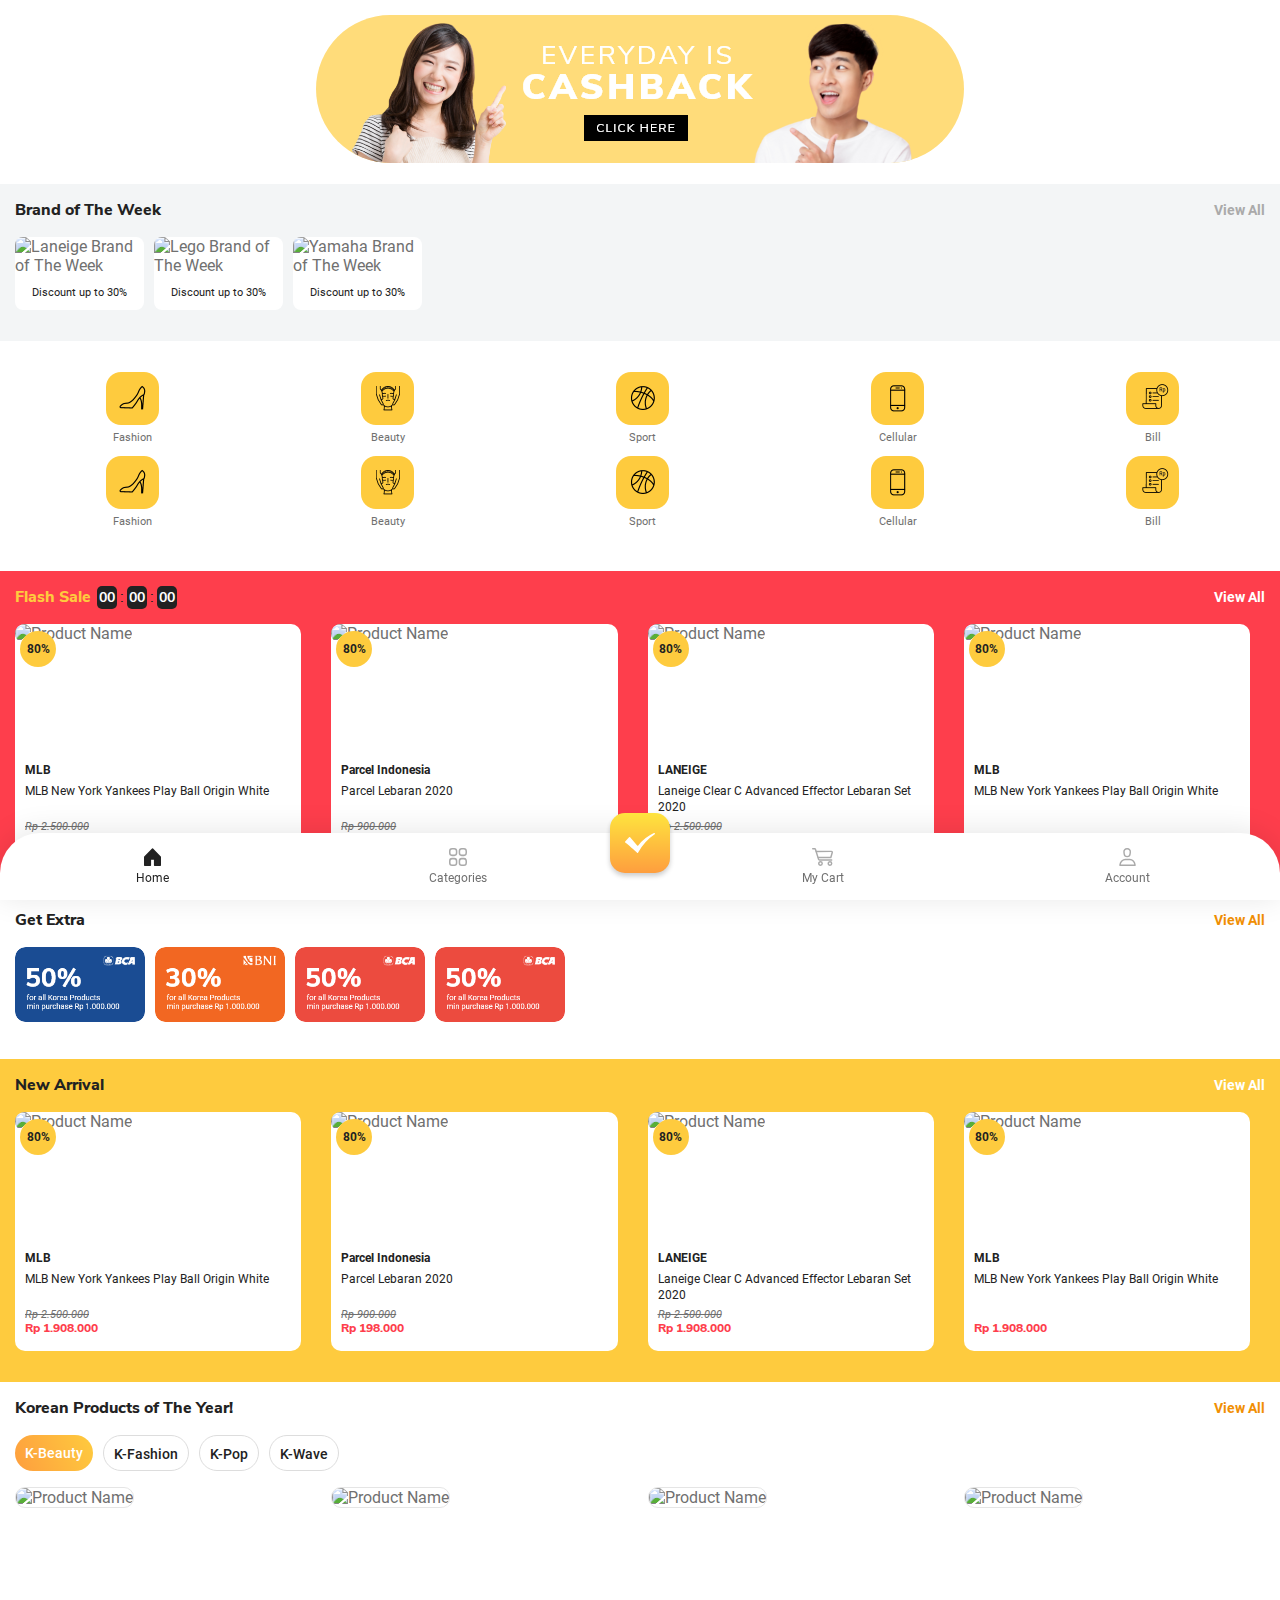
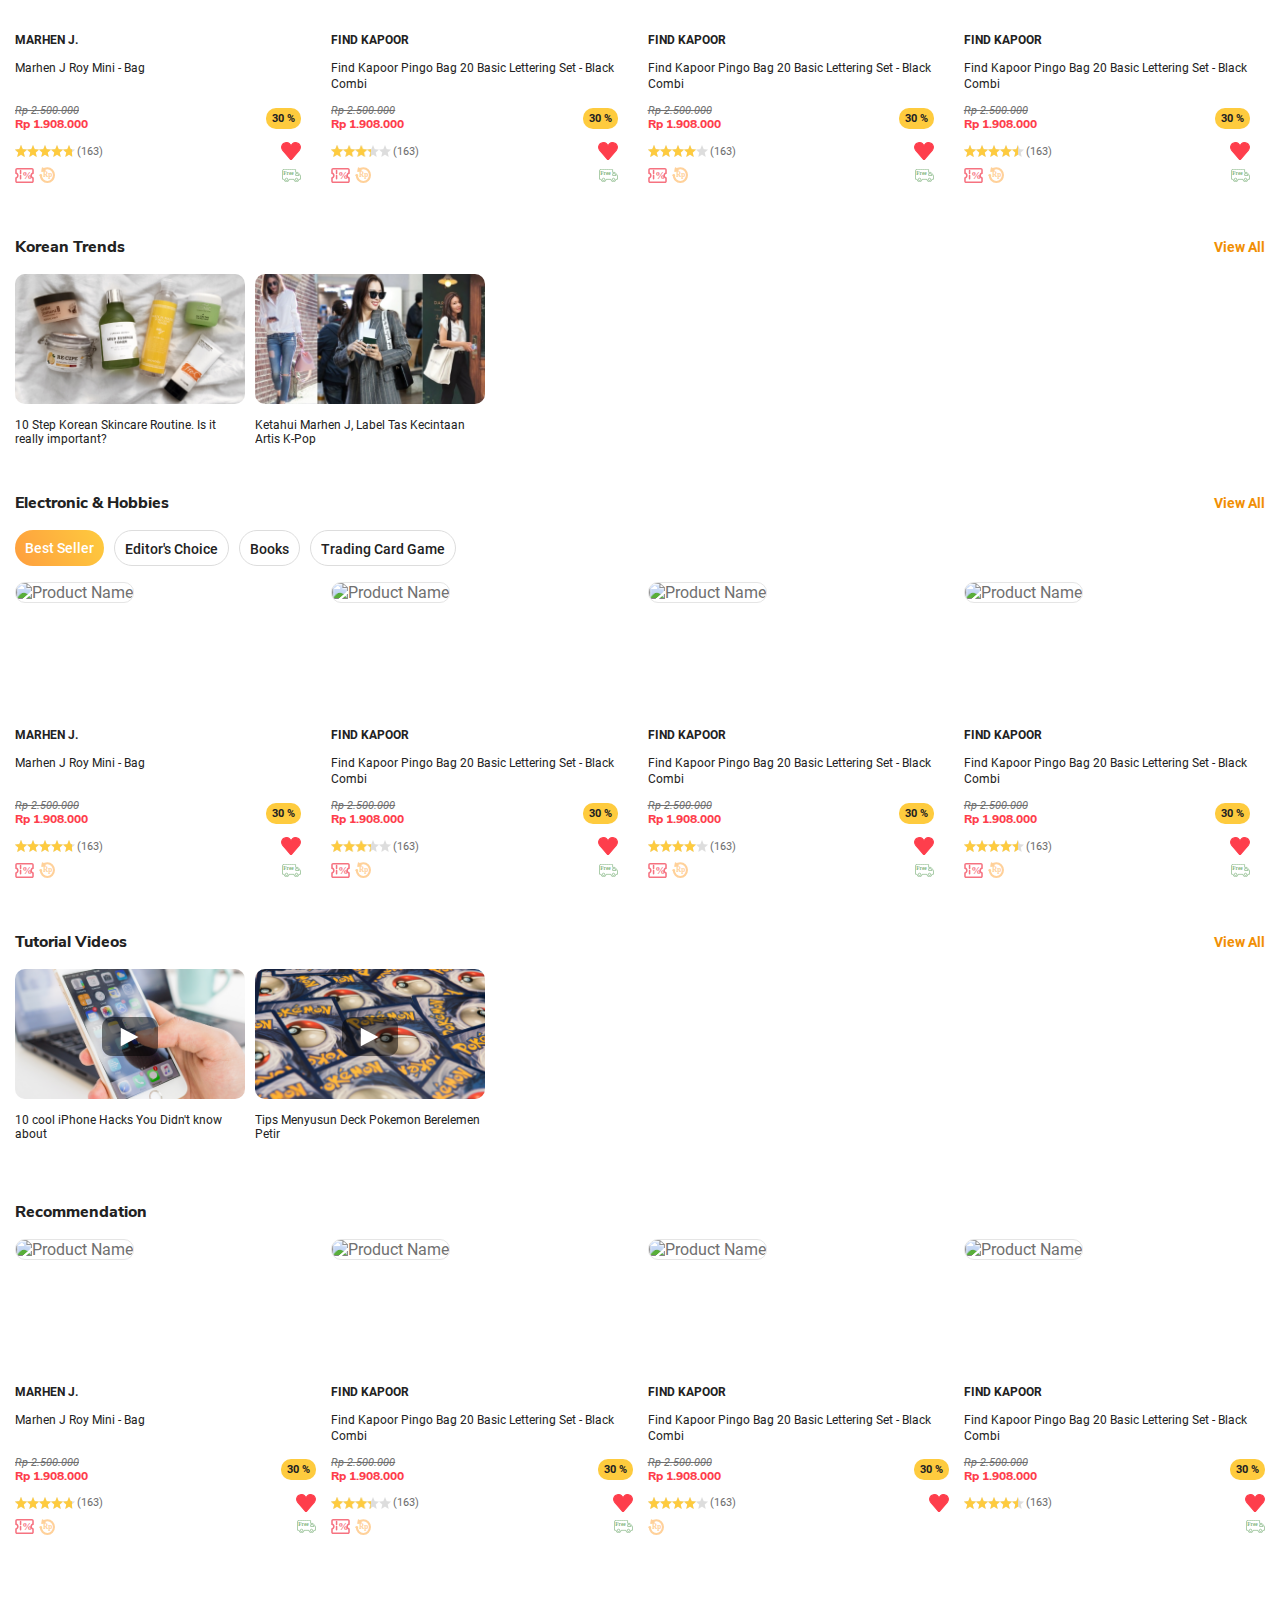
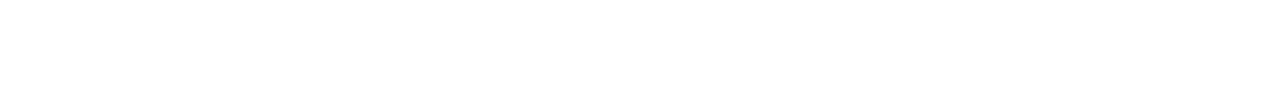
==== commit 3e18d308: "Add bottom slider navigation" ====
--- a/MC/html/home.html
+++ b/MC/html/home.html
@@ -10,39 +10,40 @@
 </head>
 
 <body>
+    <header>
+
+    </header>
     <div class="wrap">
-        <section id="main-banner-section">
-            <div class="container">
-                <ul id="main-banner" class="list-unstyled">
-                    <li>
-                        <a href="#">
-                            <img src="../images/billboard-1.jpg" alt="Billboard" />
-                        </a>
-                    </li>
-                    <li>
-                        <a href="#">
-                            <img src="../images/billboard-2.jpg" alt="Billboard" />
-                        </a>
-                    </li>
-                    <li>
-                        <a href="#">
-                            <img src="../images/billboard-3.jpg" alt="Billboard" />
-                        </a>
-                    </li>
-                    <li>
-                        <a href="#">
-                            <img src="../images/billboard-4.jpg" alt="Billboard" />
-                        </a>
-                    </li>
-                    <li>
-                        <a href="#">
-                            <img src="../images/billboard-5.jpg" alt="Billboard" />
-                        </a>
-                    </li>
-                </ul>
-            </div>
-
-        </section>
+        <!-- <section id="main-banner-section">
+            <ul id="main-banner" class="list-unstyled">
+                <li>
+                    <a href="#">
+                        <img src="../images/Main Banner@2x.png" alt="Billboard" />
+                    </a>
+                </li>
+                <li>
+                    <a href="#">
+                        <img src="../images/Main Banner@2x.png" alt="Billboard" />
+                    </a>
+                </li>
+                <li>
+                    <a href="#">
+                        <img src="../images/Main Banner@2x.png" alt="Billboard" />
+                    </a>
+                </li>
+                <li>
+                    <a href="#">
+                        <img src="../images/Main Banner@2x.png" alt="Billboard" />
+                    </a>
+                </li>
+                <li>
+                    <a href="#">
+                        <img src="../images/Main Banner@2x.png" alt="Billboard" />
+                    </a>
+                </li>
+            </ul>
+
+        </section> -->
 
         <section id="tactical-banner-section">
             <div class="container centered">
@@ -108,61 +109,61 @@
             <ul class="main-menu-items list-unstyled carousel">
                 <li>
                     <a href="#">
-                        <img src="../images/category-fashion.png" alt="Fashion Category" />
+                        <img src="../icons/fashion@2x.png" alt="Fashion Category" />
                         <p>Fashion</p>
                     </a>
                 </li>
                 <li>
                     <a href="#">
-                        <img src="../images/category-beauty.png" alt="Beauty Category" />
+                        <img src="../icons/beauty@2x.png" alt="Beauty Category" />
                         <p>Beauty</p>
                     </a>
                 </li>
                 <li>
                     <a href="#">
-                        <img src="../images/category-sport.png" alt="Sport Category" />
+                        <img src="../icons/sport@2x.png" alt="Sport Category" />
                         <p>Sport</p>
                     </a>
                 </li>
                 <li>
                     <a href="#">
-                        <img src="../images/category-pulsa.png" alt="Cellular Category" />
+                        <img src="../icons/pulse@2x.png" alt="Cellular Category" />
                         <p>Cellular</p>
                     </a>
                 </li>
                 <li>
                     <a href="#">
-                        <img src="../images/category-bill.png" alt="Bill Category" />
+                        <img src="../icons/category@2x.png" alt="Bill Category" />
                         <p>Bill</p>
                     </a>
                 </li>
                 <li>
                     <a href="#">
-                        <img src="../images/category-fashion.png" alt="Fashion Category" />
+                        <img src="../icons/fashion@2x.png" alt="Fashion Category" />
                         <p>Fashion</p>
                     </a>
                 </li>
                 <li>
                     <a href="#">
-                        <img src="../images/category-beauty.png" alt="Beauty Category" />
+                        <img src="../icons/beauty@2x.png" alt="Beauty Category" />
                         <p>Beauty</p>
                     </a>
                 </li>
                 <li>
                     <a href="#">
-                        <img src="../images/category-sport.png" alt="Sport Category" />
+                        <img src="../icons/sport@2x.png" alt="Sport Category" />
                         <p>Sport</p>
                     </a>
                 </li>
                 <li>
                     <a href="#">
-                        <img src="../images/category-pulsa.png" alt="Cellular Category" />
+                        <img src="../icons/pulse@2x.png" alt="Cellular Category" />
                         <p>Cellular</p>
                     </a>
                 </li>
                 <li>
                     <a href="#">
-                        <img src="../images/category-bill.png" alt="Bill Category" />
+                        <img src="../icons/category@2x.png" alt="Bill Category" />
                         <p>Bill</p>
                     </a>
                 </li>
@@ -173,6 +174,11 @@
             <div class="container">
                 <div class="section-header">
                     <h2 style="color: #FECB3E">Flash Sale</h2>
+                    <div class="countdown">
+                        <span id="countdown_hours" class="countdown_timer">00</span>:<span id="countdown_minutes"
+                            class="countdown_timer">00</span>:<span id="countdown_seconds"
+                            class="countdown_timer">00</span>
+                    </div>
                     <a href="#" class="view-all" style="color: white;">View All</a>
                 </div>
 
@@ -1046,10 +1052,182 @@
     </div>
 
 
-    <!-- Add to Cart popup-->
+    <!-- Bottom Nav popup-->
     <section id="bottom-nav-slide" class="poplay_type2_1 slide_layer" style="display: none">
         <div class="content">
-            <section class="mall-in-mall_section">
+            <section id="brand-mall_section">
+                <ul id="brand-mall-menu" class="list-unstyled container">
+                    <li class="brand-mall-item">
+                        <div class="brand">
+                            <a href="#">
+                                <img src="../icons/Brand Mall/Mini Brand.png" alt="Brand" />
+                            </a>
+                        </div>
+                        <div class="brand">
+                            <a href="#">
+                                <img src="../icons/Brand Mall/Mini Brand-1.png" alt="Brand" />
+                            </a>
+                        </div>
+                        <div class="brand">
+                            <a href="#">
+                                <img src="../icons/Brand Mall/Mini Brand-2.png" alt="Brand" />
+                            </a>
+                        </div>
+                        <div class="brand">
+                            <a href="#">
+                                <img src="../icons/Brand Mall/Mini Brand-3.png" alt="Brand" />
+                            </a>
+                        </div>
+                        <div class="brand">
+                            <a href="#">
+                                <img src="../icons/Brand Mall/Mini Brand-4.png" alt="Brand" />
+                            </a>
+                        </div>
+                        <div class="brand">
+                            <a href="#">
+                                <img src="../icons/Brand Mall/Mini Brand-5.png" alt="Brand" />
+                            </a>
+                        </div>
+                    </li>
+                    <li class="brand-mall-item">
+                        <div class="brand">
+                            <a href="#">
+                                <img src="../icons/Brand Mall/Mini Brand.png" alt="Brand" />
+                            </a>
+                        </div>
+                        <div class="brand">
+                            <a href="#">
+                                <img src="../icons/Brand Mall/Mini Brand-1.png" alt="Brand" />
+                            </a>
+                        </div>
+                        <div class="brand">
+                            <a href="#">
+                                <img src="../icons/Brand Mall/Mini Brand-2.png" alt="Brand" />
+                            </a>
+                        </div>
+                        <div class="brand">
+                            <a href="#">
+                                <img src="../icons/Brand Mall/Mini Brand-3.png" alt="Brand" />
+                            </a>
+                        </div>
+                        <div class="brand">
+                            <a href="#">
+                                <img src="../icons/Brand Mall/Mini Brand-4.png" alt="Brand" />
+                            </a>
+                        </div>
+                        <div class="brand">
+                            <a href="#">
+                                <img src="../icons/Brand Mall/Mini Brand-5.png" alt="Brand" />
+                            </a>
+                        </div>
+                    </li>
+                    <li class="brand-mall-item">
+                        <div class="brand">
+                            <a href="#">
+                                <img src="../icons/Brand Mall/Mini Brand.png" alt="Brand" />
+                            </a>
+                        </div>
+                        <div class="brand">
+                            <a href="#">
+                                <img src="../icons/Brand Mall/Mini Brand-1.png" alt="Brand" />
+                            </a>
+                        </div>
+                        <div class="brand">
+                            <a href="#">
+                                <img src="../icons/Brand Mall/Mini Brand-2.png" alt="Brand" />
+                            </a>
+                        </div>
+                        <div class="brand">
+                            <a href="#">
+                                <img src="../icons/Brand Mall/Mini Brand-3.png" alt="Brand" />
+                            </a>
+                        </div>
+                        <div class="brand">
+                            <a href="#">
+                                <img src="../icons/Brand Mall/Mini Brand-4.png" alt="Brand" />
+                            </a>
+                        </div>
+                        <div class="brand">
+                            <a href="#">
+                                <img src="../icons/Brand Mall/Mini Brand-5.png" alt="Brand" />
+                            </a>
+                        </div>
+                    </li>
+                    <li class="brand-mall-item">
+                        <div class="brand">
+                            <a href="#">
+                                <img src="../icons/Brand Mall/Mini Brand.png" alt="Brand" />
+                            </a>
+                        </div>
+                        <div class="brand">
+                            <a href="#">
+                                <img src="../icons/Brand Mall/Mini Brand-1.png" alt="Brand" />
+                            </a>
+                        </div>
+                        <div class="brand">
+                            <a href="#">
+                                <img src="../icons/Brand Mall/Mini Brand-2.png" alt="Brand" />
+                            </a>
+                        </div>
+                        <div class="brand">
+                            <a href="#">
+                                <img src="../icons/Brand Mall/Mini Brand-3.png" alt="Brand" />
+                            </a>
+                        </div>
+                        <div class="brand">
+                            <a href="#">
+                                <img src="../icons/Brand Mall/Mini Brand-4.png" alt="Brand" />
+                            </a>
+                        </div>
+                        <div class="brand">
+                            <a href="#">
+                                <img src="../icons/Brand Mall/Mini Brand-5.png" alt="Brand" />
+                            </a>
+                        </div>
+                    </li>
+                    <li class="brand-mall-item">
+                        <div class="brand">
+                            <a href="#">
+                                <img src="../icons/Brand Mall/Mini Brand.png" alt="Brand" />
+                            </a>
+                        </div>
+                        <div class="brand">
+                            <a href="#">
+                                <img src="../icons/Brand Mall/Mini Brand-1.png" alt="Brand" />
+                            </a>
+                        </div>
+                        <div class="brand">
+                            <a href="#">
+                                <img src="../icons/Brand Mall/Mini Brand-2.png" alt="Brand" />
+                            </a>
+                        </div>
+                        <div class="brand">
+                            <a href="#">
+                                <img src="../icons/Brand Mall/Mini Brand-3.png" alt="Brand" />
+                            </a>
+                        </div>
+                        <div class="brand">
+                            <a href="#">
+                                <img src="../icons/Brand Mall/Mini Brand-4.png" alt="Brand" />
+                            </a>
+                        </div>
+                        <div class="brand">
+                            <a href="#">
+                                <img src="../icons/Brand Mall/Mini Brand-5.png" alt="Brand" />
+                            </a>
+                        </div>
+                    </li>
+                </ul>
+                <div id="brand-mall-footer">
+                    <div class="progress" role="progressbar" aria-valuemin="0" aria-valuemax="100"></div>
+                    <div class="view-all">
+                        <a href="#">
+                            View All
+                        </a>
+                    </div>
+                </div>
+            </section>
+            <section id="mall-in-mall_section">
                 <ul id="mall-in-mall-menu" class="list-unstyled">
                     <li>
                         <a>
@@ -1089,12 +1267,14 @@
                 </ul>
             </section>
 
+            <section class="title_section">
+                iSTYLE
+            </section>
+
         </div>
-        <section class="title_section">
-            iSTYLE
-        </section>
+
     </section>
-    <!--End of Add to Cart Popup-->
+    <!--End of Bottom Nav Popup-->
 
     <!--Popup Video-->
     <div id="popup-video" class="modal">
@@ -1121,18 +1301,12 @@
                     popup_Layer_close3(el);
                 }
             });
-            $('#mall-in-mall-menu').slick({
-                dots: true,
-                arrows: false,
-                speed: 700,
-                centerMode: true,
-                variableWidth: true,
-                swipe: true,
-                infinite: true,
-                swipeToSlide: true,
-                variableHeight: true
-            });
+
+            $('#brand-mall-menu').slick('setPosition');
+            $('#mall-in-mall-menu').slick('setPosition');
         }
+
+
 
         function popup_Layer_close3(el) {
             var temp = $('#' + el);
@@ -1140,18 +1314,63 @@
             $('.laydim').remove();
             $('body').removeClass('no-scroll');
         }
+
+
         $(document).ready(function () {
             $('#main-banner').slick({
                 dots: true,
                 arrows: false,
                 speed: 700,
-                slidesToShow: 1,
                 infinite: true,
                 swipe: true,
                 //  infinite: true,
                 swipeToSlide: true,
-
+                centerMode: true,
+                variableWidth: true,
+                variableHeight: true,
             });
+
+            $('#brand-mall-menu').on('beforeChange', function (event, slick, currentSlide, nextSlide) {
+                var calc = ((nextSlide) / (slick.slideCount - 1)) * 100;
+
+                $('.progress')
+                    .css('background-size', calc + '% 100%')
+                    .attr('aria-valuenow', calc);
+            });
+
+            $('#brand-mall-menu').slick({
+                dots: false,
+                arrows: false,
+                speed: 700,
+                infinite: false,
+                swipe: true,
+                slidesToShow: 1,
+                infinite: true,
+                swipeToSlide: true,
+            });
+
+            $('#mall-in-mall-menu').slick({
+                dots: false,
+                arrows: false,
+                speed: 700,
+                infinite: true,
+                touchThreshold: 500,
+                swipeToSlide: true,
+                focusOnSelect: true,
+                centerMode: true,
+                slidesToShow: 3,
+                centerPadding: "30px",
+                mobileFirst: true,
+                responsive: [{
+                        breakpoint: 600,
+                        settings: {
+                            slidesToShow: 5,
+                        }
+                    }
+
+                ]
+            });
+
         })
 
         $(".wishlist-icon").click(function (e) {
@@ -1159,7 +1378,50 @@
             $(this).toggleClass("active");
         })
 
-        var btn = document.getElementsByClassName("vid-article")
+        // Flash sale code
+        // Set the date we're counting down to
+        var countDownDate = new Date("May 28, 2020 15:37:25").getTime();
+
+        // Update the count down every 1 second
+        var x = setInterval(function () {
+
+            // Get today's date and time
+            var now = new Date().getTime();
+
+            // Find the distance between now and the count down date
+            var distance = countDownDate - now;
+
+            // Time calculations for days, hours, minutes and seconds
+            // var days = Math.floor(distance / (1000 * 60 * 60 * 24));
+            var hours = Math.floor(distance / (1000 * 60 * 60));
+            var minutes = Math.floor((distance % (1000 * 60 * 60)) / (1000 * 60));
+            var seconds = Math.floor((distance % (1000 * 60)) / 1000);
+
+            if (hours < 10) {
+                hours = "0" + hours
+            }
+            if (minutes < 10) {
+                minutes = "0" + minutes
+            }
+
+            if (seconds < 10) {
+                seconds = "0" + seconds
+            }
+
+            // Display the result in the element with id="demo"
+            // document.getElementById("countdown_days").innerHTML = days;
+            document.getElementById("countdown_hours").innerHTML = hours;
+            document.getElementById("countdown_minutes").innerHTML = minutes;
+            document.getElementById("countdown_seconds").innerHTML = seconds;
+
+
+            // If the count down is finished, write some text
+            if (distance < 0) {
+                clearInterval(x);
+                document.getElementById("demo").innerHTML = "EXPIRED";
+            }
+        }, 1000);
+
 
         // This code loads the IFrame Player API code asynchronously.
         var tag = document.createElement('script');
--- a/MC/css/layout.css
+++ b/MC/css/layout.css
@@ -173,10 +173,11 @@
   width: 100%;
   position: fixed;
   background: #F1F2F4;
-  bottom: 0; }
+  bottom: 0;
+  padding-bottom: 0; }
   .slide_layer .content {
     position: relative;
-    padding: 10px 15px;
+    padding: 0;
     overflow-y: auto;
     padding-bottom: 0; }
 
@@ -213,37 +214,48 @@
 
 .section-header {
   display: flex;
-  align-items: center;
-  justify-content: space-between; }
+  align-items: center; }
   .section-header h2 {
     margin: 0; }
   .section-header .view-all {
+    margin-left: auto;
     text-decoration: none;
-    color: #FECB3E;
+    color: #F18F04;
     font-weight: 700;
     font-size: 14px; }
+  .section-header .countdown {
+    margin-left: 3px; }
+    .section-header .countdown .countdown_timer {
+      background-color: #222222;
+      color: white;
+      padding: 2px;
+      border-radius: 5px;
+      margin: 0 3px;
+      font-size: 14px;
+      font-weight: 600; }
 
 #main-banner-section {
   width: 100%; }
-  #main-banner-section #main-banner .slick-track {
-    display: flex;
-    align-items: center; }
+  #main-banner-section .slick-list {
+    overflow-y: visible !important; }
   #main-banner-section #main-banner li {
     display: inline-block;
-    margin-right: auto;
-    margin-left: auto; }
+    margin-right: 10px;
+    margin-left: 10px;
+    width: 100%; }
     #main-banner-section #main-banner li a {
-      display: block; }
+      display: block;
+      height: 115px !important; }
       #main-banner-section #main-banner li a img {
         margin-left: auto;
         margin-right: auto;
-        border-radius: 6px;
-        width: 100%; }
-  #main-banner-section #main-banner .slick-center {
-    transition: height 0.7s ease;
-    padding: 15px 0; }
-    #main-banner-section #main-banner .slick-center a {
-      height: 120px; }
+        border-radius: 6px; }
+  #main-banner-section #main-banner .slick-current {
+    transition: height 0.7s ease; }
+    #main-banner-section #main-banner .slick-current a {
+      height: 150px !important; }
+      #main-banner-section #main-banner .slick-current a img {
+        padding-top: 0px !important; }
 
 #brand-of-the-week {
   background-color: #F3F5F6; }
@@ -279,6 +291,7 @@
   justify-content: center;
   margin-right: 10px; }
   #main-menu .main-menu-items li img {
+    height: 53px;
     max-width: 100%; }
   #main-menu .main-menu-items li p {
     font-size: 11px;
@@ -307,7 +320,7 @@
       flex: 0 0 auto;
       width: calc(50% - 30px);
       margin-right: 15px; }
-      @media only screen and (min-width: 768px) {
+      @media only screen and (min-width: 600px) {
         .prd-list.carousel li {
           width: calc(25% - 30px); } }
   .prd-list li a {
@@ -437,7 +450,8 @@
     overflow: hidden;
     display: block;
     height: 36px;
-    width: 100px;
+    width: auto;
+    padding: 0 10px;
     border-radius: 20px;
     border: 1px solid #DDDDDD;
     text-align: center;
@@ -467,7 +481,7 @@
       position: absolute;
       left: calc(50% - (56px/2));
       top: calc(50% - (39px/2));
-      background-image: url(../images/play-button.png);
+      background-image: url(../icons/Play\ Button@2x.png);
       width: 56px;
       height: 39px;
       background-size: contain;
@@ -632,29 +646,92 @@
     align-items: center;
     justify-content: center; }
 
-#bottom-nav-slide #mall-in-mall-menu {
-  height: 70px; }
-  #bottom-nav-slide #mall-in-mall-menu .slick-track {
+#bottom-nav-slide {
+  padding: 0;
+  border-top-right-radius: 40px;
+  border-top-left-radius: 40px; }
+  #bottom-nav-slide .content {
+    position: relative; }
+  #bottom-nav-slide #brand-mall_section {
+    margin-left: auto;
+    margin-right: auto;
+    background-color: #E1E4E9;
+    padding: 15px;
+    border-top-right-radius: 40px;
+    border-top-left-radius: 40px; }
+    #bottom-nav-slide #brand-mall_section #brand-mall-menu .brand {
+      margin: 0 8px; }
+    #bottom-nav-slide #brand-mall_section .brand-mall-item {
+      display: grid !important;
+      grid-template-columns: 1fr 1fr 1fr;
+      grid-row-gap: 16px; }
+      @media only screen and (min-width: 550px) {
+        #bottom-nav-slide #brand-mall_section .brand-mall-item {
+          grid-template-columns: 1fr 1fr 1fr 1fr 1fr 1fr; } }
+      #bottom-nav-slide #brand-mall_section .brand-mall-item a {
+        display: block;
+        width: 100%; }
+        #bottom-nav-slide #brand-mall_section .brand-mall-item a img {
+          width: 100%; }
+  #bottom-nav-slide #brand-mall-footer {
+    padding: 10px 10px 0;
     display: flex;
-    align-items: center; }
-  #bottom-nav-slide #mall-in-mall-menu li a {
-    display: block;
-    margin: 0 10px; }
-    #bottom-nav-slide #mall-in-mall-menu li a img {
-      width: auto;
-      height: 60px;
-      border-radius: 15px; }
-  #bottom-nav-slide #mall-in-mall-menu .slick-current a img {
-    transition: height 0.7s ease;
-    height: 75px;
-    border: 5px solid white; }
-#bottom-nav-slide .title_section {
-  width: 100vw;
-  border-top-left-radius: 100px;
-  border-top-right-radius: 100px;
-  padding: 20px 0;
-  text-align: center;
-  background: white;
-  font-weight: 600; }
+    align-items: center;
+    justify-content: space-between; }
+    #bottom-nav-slide #brand-mall-footer .progress {
+      display: block;
+      width: 70%;
+      height: 4px;
+      border-radius: 20px;
+      overflow: hidden;
+      background-color: #CDD2DB;
+      background-image: linear-gradient(to right, #9EA3AC, #9EA3AC);
+      background-repeat: no-repeat;
+      background-size: 0 100%;
+      transition: background-size .4s ease-in-out; }
+    #bottom-nav-slide #brand-mall-footer .view-all a {
+      font-size: 12px;
+      color: #707070; }
+  #bottom-nav-slide #mall-in-mall_section {
+    padding: 0; }
+  #bottom-nav-slide #mall-in-mall-menu {
+    width: 100%;
+    margin-left: auto;
+    margin-right: auto;
+    /* slide when not active/center*/
+    /* slide when active/center */ }
+    #bottom-nav-slide #mall-in-mall-menu .slick-track {
+      display: flex;
+      align-items: center; }
+    #bottom-nav-slide #mall-in-mall-menu li a {
+      display: flex;
+      justify-content: center;
+      box-sizing: border-box; }
+      #bottom-nav-slide #mall-in-mall-menu li a img {
+        width: 100%;
+        border-radius: 30px; }
+    #bottom-nav-slide #mall-in-mall-menu .slick-slide,
+    #bottom-nav-slide #mall-in-mall-menu .slick-slide[aria-hidden="true"]:not(.slick-cloned) ~ .slick-cloned[aria-hidden="true"] {
+      transform: scale(0.7, 0.7);
+      transition: transform 0.3s; }
+    #bottom-nav-slide #mall-in-mall-menu .slick-center,
+    #bottom-nav-slide #mall-in-mall-menu .slick-slide[aria-hidden="true"]:not([tabindex="-1"]) + .slick-cloned[aria-hidden="true"] {
+      transform: scale(0.9, 0.9); }
+      #bottom-nav-slide #mall-in-mall-menu .slick-center img,
+      #bottom-nav-slide #mall-in-mall-menu .slick-slide[aria-hidden="true"]:not([tabindex="-1"]) + .slick-cloned[aria-hidden="true"] img {
+        border: 5px solid white; }
+    #bottom-nav-slide #mall-in-mall-menu .slide {
+      padding: 0 10px; }
+  #bottom-nav-slide .title_section {
+    width: 100vw;
+    border-top-left-radius: 100px;
+    border-top-right-radius: 100px;
+    padding: 20px 0;
+    text-align: center;
+    background: white;
+    font-weight: 600; }
+
+/* slide when not active/center*/
+/* slide when active/center */
 
 /*# sourceMappingURL=layout.css.map */
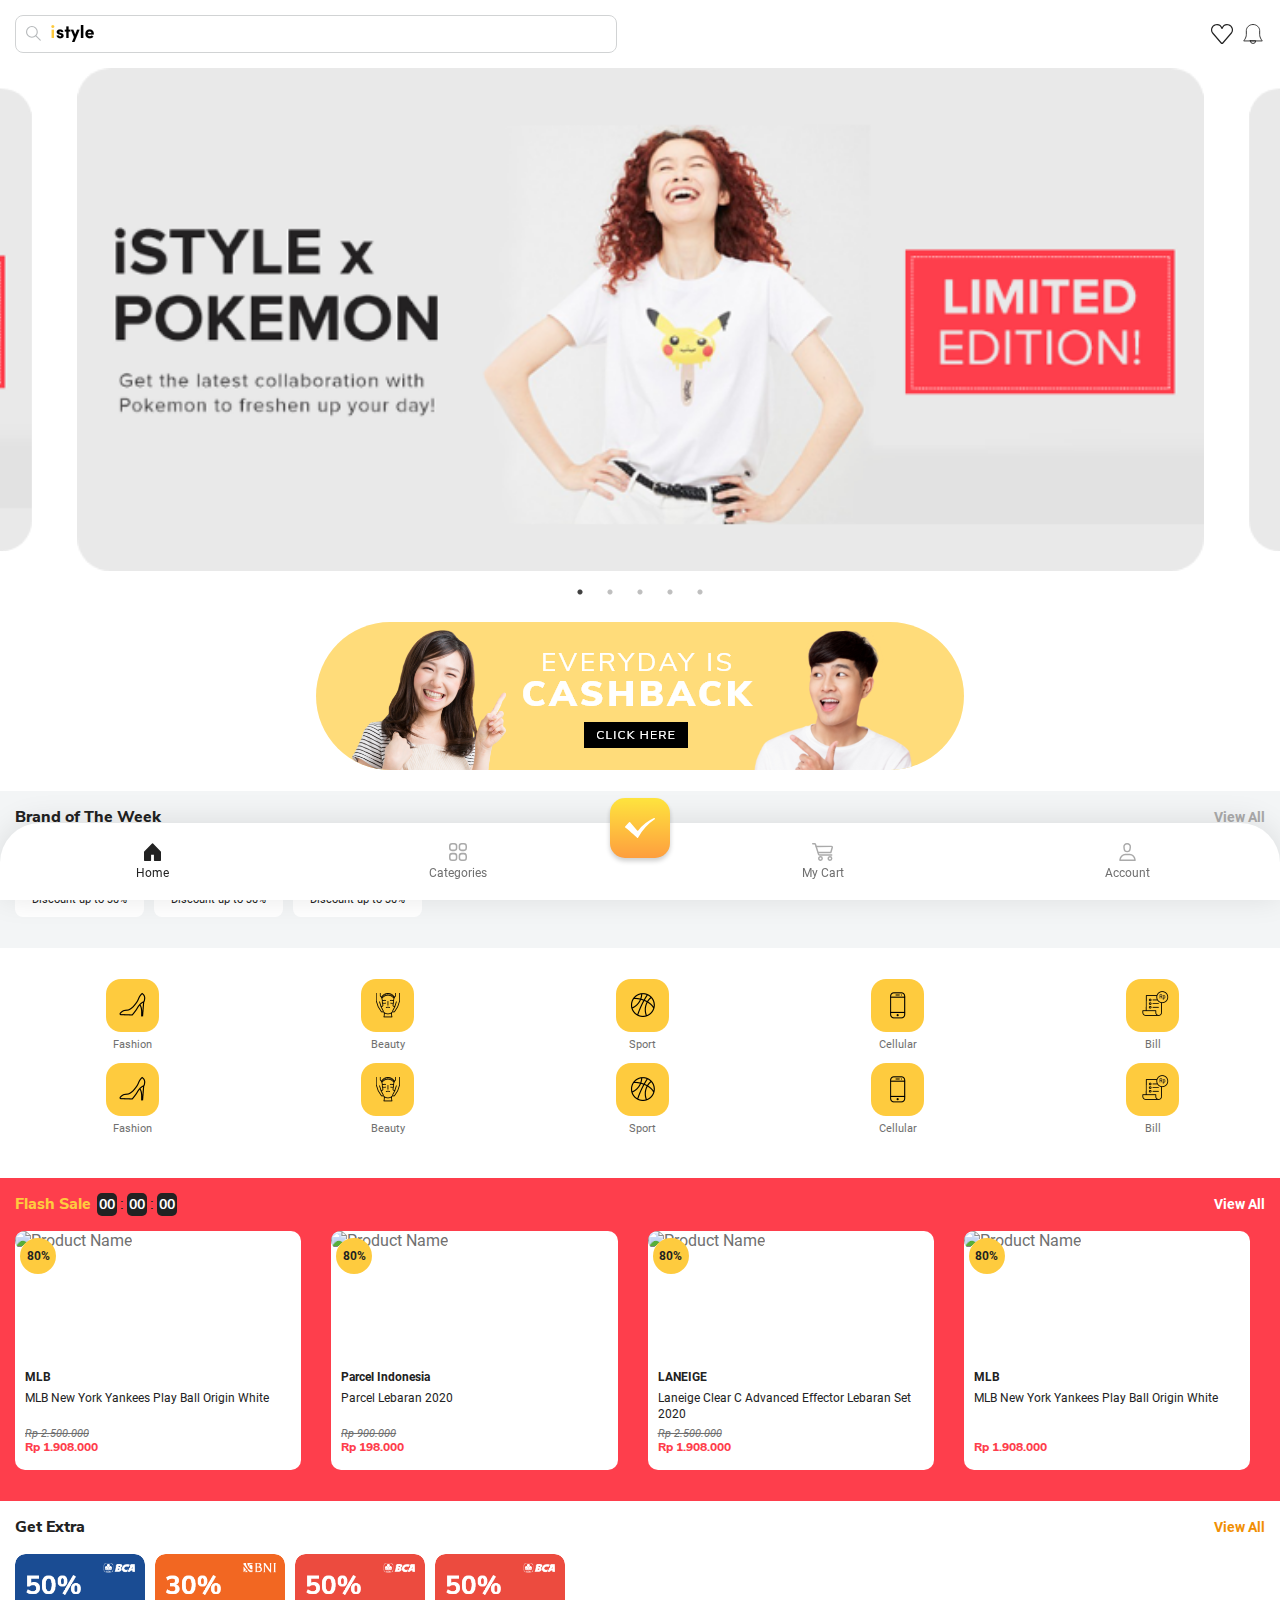
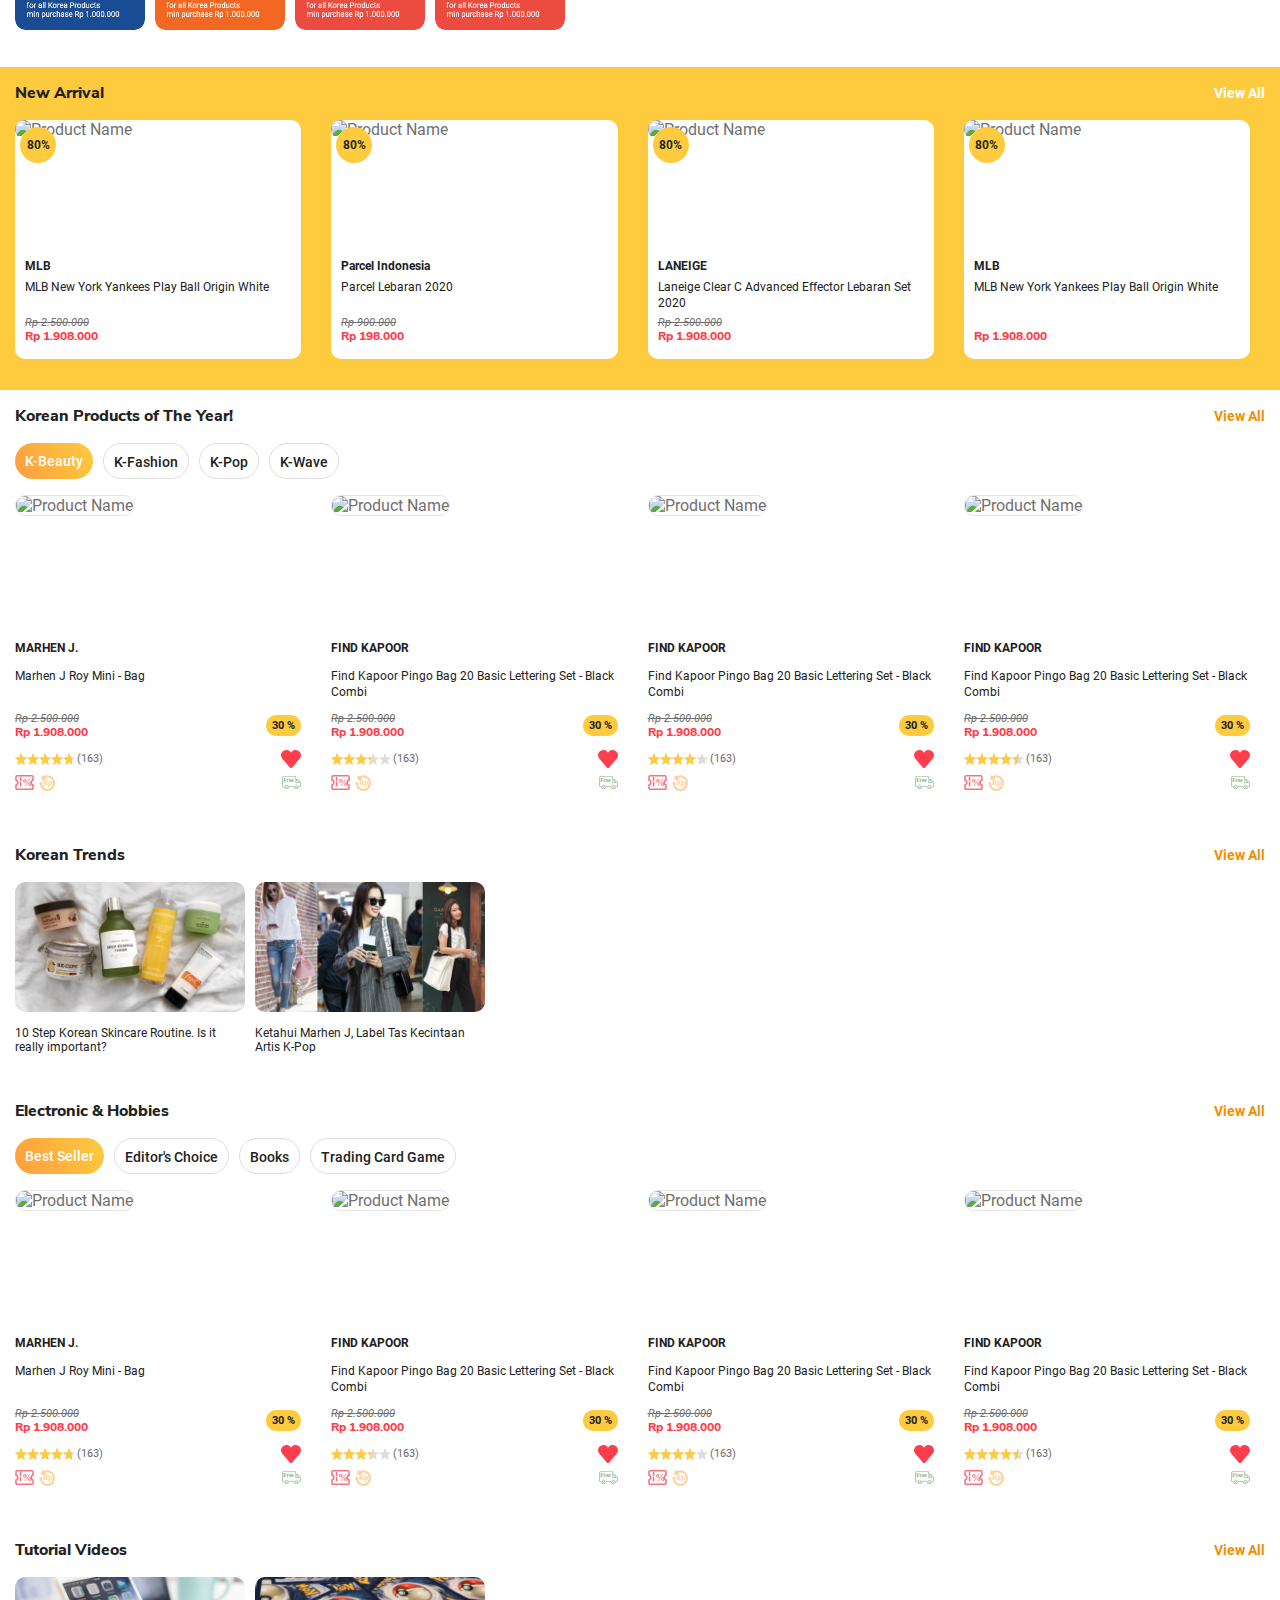
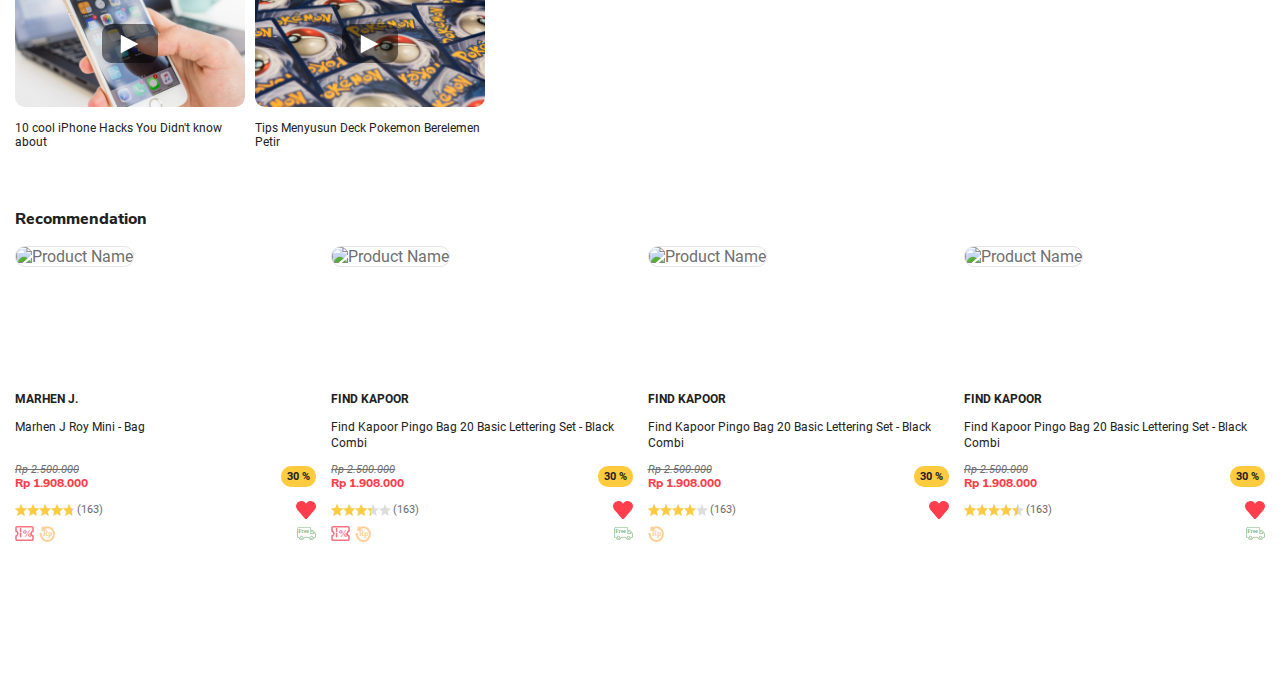
==== commit da4f6687: "Add search header" ====
--- a/MC/html/home.html
+++ b/MC/html/home.html
@@ -10,40 +10,51 @@
 </head>
 
 <body>
-    <header>
-
-    </header>
+
     <div class="wrap">
-        <!-- <section id="main-banner-section">
+        <header id="main-header">
+            <nav class="nav-header">
+                <div class="header-search-wrapper">
+                    <i class="search-icon"></i>
+                    <input id="istyle-search" class="search" type="text" name="search" autocomplete="off"/>
+                </div>
+                <div class="icons-wrapper">
+                    <span class="btn-wishlist"></span>
+                    <span class="btn-notification"></span>
+                </div>
+            </nav>
+            
+        </header>
+        <section id="main-banner-section" class="header-space">
             <ul id="main-banner" class="list-unstyled">
-                <li>
+                <li class="banner">
                     <a href="#">
                         <img src="../images/Main Banner@2x.png" alt="Billboard" />
                     </a>
                 </li>
-                <li>
+                <li class="banner">
                     <a href="#">
                         <img src="../images/Main Banner@2x.png" alt="Billboard" />
                     </a>
                 </li>
-                <li>
+                <li class="banner">
                     <a href="#">
                         <img src="../images/Main Banner@2x.png" alt="Billboard" />
                     </a>
                 </li>
-                <li>
+                <li class="banner">
                     <a href="#">
                         <img src="../images/Main Banner@2x.png" alt="Billboard" />
                     </a>
                 </li>
-                <li>
+                <li class="banner">
                     <a href="#">
                         <img src="../images/Main Banner@2x.png" alt="Billboard" />
                     </a>
                 </li>
             </ul>
 
-        </section> -->
+        </section>
 
         <section id="tactical-banner-section">
             <div class="container centered">
@@ -1269,6 +1280,8 @@
 
             <section class="title_section">
                 iSTYLE
+                <div class="chevron-bottom">
+                </div>
             </section>
 
         </div>
@@ -1306,7 +1319,14 @@
             $('#mall-in-mall-menu').slick('setPosition');
         }
 
-
+        $(document).on('click', '.title_section', function () {
+            $('.laydim').remove();
+            $('html,body').removeClass('no-scroll');
+
+            if ($('.poplay_type2_1').length) {
+                popup_Layer_close3('bottom-nav-slide');
+            }
+        });
 
         function popup_Layer_close3(el) {
             var temp = $('#' + el);
@@ -1323,11 +1343,12 @@
                 speed: 700,
                 infinite: true,
                 swipe: true,
+                autoplay: true,
                 //  infinite: true,
                 swipeToSlide: true,
                 centerMode: true,
-                variableWidth: true,
-                variableHeight: true,
+                slidesToShow: 1,
+                centerPadding: "6%"
             });
 
             $('#brand-mall-menu').on('beforeChange', function (event, slick, currentSlide, nextSlide) {
--- a/MC/css/layout.css
+++ b/MC/css/layout.css
@@ -147,6 +147,9 @@
   padding-left: 15px;
   margin-right: auto;
   margin-left: auto; }
+
+.header-space {
+  padding-top: 68px !important; }
 
 .list-unstyled {
   list-style: none;
@@ -211,6 +214,66 @@
   background-color: rgba(0, 0, 0, 0.4);
   top: 50%;
   transform: translateY(-50%); }
+
+#main-header {
+  position: fixed;
+  z-index: 99;
+  width: 100%; }
+  #main-header .nav-header {
+    display: flex;
+    align-items: center;
+    z-index: 99;
+    padding: 15px; }
+  #main-header .header-search-wrapper {
+    position: relative;
+    background: white;
+    width: calc(100% - 70px);
+    max-width: 600px;
+    border: 1px solid #D1D3D4;
+    border-radius: 8px;
+    height: 36px;
+    line-height: 18px;
+    display: flex;
+    align-items: center; }
+    #main-header .header-search-wrapper .search {
+      width: 100%;
+      border: none;
+      height: 30px;
+      background: transparent; }
+      #main-header .header-search-wrapper .search:focus {
+        outline: none; }
+      #main-header .header-search-wrapper .search#istyle-search {
+        background-image: url(../icons/iStyle\ Logo@2x.png);
+        background-repeat: no-repeat;
+        background-size: 43px 17px;
+        height: 16px; }
+    #main-header .header-search-wrapper .search-icon {
+      background: url(../icons/svg/search.svg);
+      display: inline-block;
+      width: 16px;
+      height: 16px;
+      background-repeat: no-repeat;
+      background-size: contain;
+      margin-left: 10px;
+      margin-right: 10px; }
+  #main-header .icons-wrapper {
+    margin-left: auto;
+    display: flex; }
+    #main-header .icons-wrapper .btn-wishlist {
+      background: url(../icons/svg/fav.svg);
+      display: inline-block;
+      width: 22px;
+      height: 20px;
+      background-repeat: no-repeat;
+      background-size: contain;
+      margin-right: 10px; }
+    #main-header .icons-wrapper .btn-notification {
+      background: url(../icons/svg/notification.svg);
+      display: inline-block;
+      width: 22px;
+      height: 20px;
+      background-repeat: no-repeat;
+      background-size: contain; }
 
 .section-header {
   display: flex;
@@ -235,27 +298,32 @@
       font-weight: 600; }
 
 #main-banner-section {
-  width: 100%; }
-  #main-banner-section .slick-list {
-    overflow-y: visible !important; }
-  #main-banner-section #main-banner li {
-    display: inline-block;
-    margin-right: 10px;
-    margin-left: 10px;
-    width: 100%; }
-    #main-banner-section #main-banner li a {
-      display: block;
-      height: 115px !important; }
-      #main-banner-section #main-banner li a img {
-        margin-left: auto;
-        margin-right: auto;
-        border-radius: 6px; }
-  #main-banner-section #main-banner .slick-current {
-    transition: height 0.7s ease; }
-    #main-banner-section #main-banner .slick-current a {
-      height: 150px !important; }
-      #main-banner-section #main-banner .slick-current a img {
-        padding-top: 0px !important; }
+  width: 100%;
+  margin: 0;
+  padding: 0; }
+  #main-banner-section .slick-track {
+    display: flex !important;
+    align-items: center; }
+  #main-banner-section #main-banner {
+    margin-top: 0;
+    /* slide when not active/center*/
+    /* slide when active/center */ }
+    #main-banner-section #main-banner .banner {
+      display: inline-block;
+      width: 100%; }
+      #main-banner-section #main-banner .banner a {
+        display: block;
+        margin: 0; }
+        #main-banner-section #main-banner .banner a img {
+          border-radius: 6px;
+          width: 100%; }
+    #main-banner-section #main-banner .slick-slide,
+    #main-banner-section #main-banner .slick-slide[aria-hidden="true"]:not(.slick-cloned) ~ .slick-cloned[aria-hidden="true"] {
+      transform: scale(0.92, 0.92);
+      transition: transform 0.3s; }
+    #main-banner-section #main-banner .slick-center,
+    #main-banner-section #main-banner .slick-slide[aria-hidden="true"]:not([tabindex="-1"]) + .slick-cloned[aria-hidden="true"] {
+      transform: scale(1, 1); }
 
 #brand-of-the-week {
   background-color: #F3F5F6; }
@@ -606,7 +674,7 @@
   grid-template-columns: 1fr 1fr 60px 1fr 1fr;
   text-align: center;
   box-shadow: 0 -2px 30px rgba(0, 0, 0, 0.1);
-  padding: 15px 0;
+  padding: 20px 0;
   border-top-left-radius: 40px;
   border-top-right-radius: 40px; }
   .bottom-nav a {
@@ -640,7 +708,7 @@
     background-image: linear-gradient(to bottom, #FEE43E, #FE9E3E);
     border-radius: 15px;
     height: 60px;
-    margin-top: -35px;
+    margin-top: -45px;
     box-shadow: 0 3px 5px rgba(0, 0, 0, 0.2);
     display: flex;
     align-items: center;
@@ -730,6 +798,15 @@
     text-align: center;
     background: white;
     font-weight: 600; }
+    #bottom-nav-slide .title_section .chevron-bottom {
+      background: url(../icons/svg/chevron-down.svg) no-repeat;
+      width: 18px;
+      height: 18px;
+      display: block;
+      margin-left: auto;
+      margin-right: auto;
+      background-size: contain;
+      margin-top: 6px; }
 
 /* slide when not active/center*/
 /* slide when active/center */
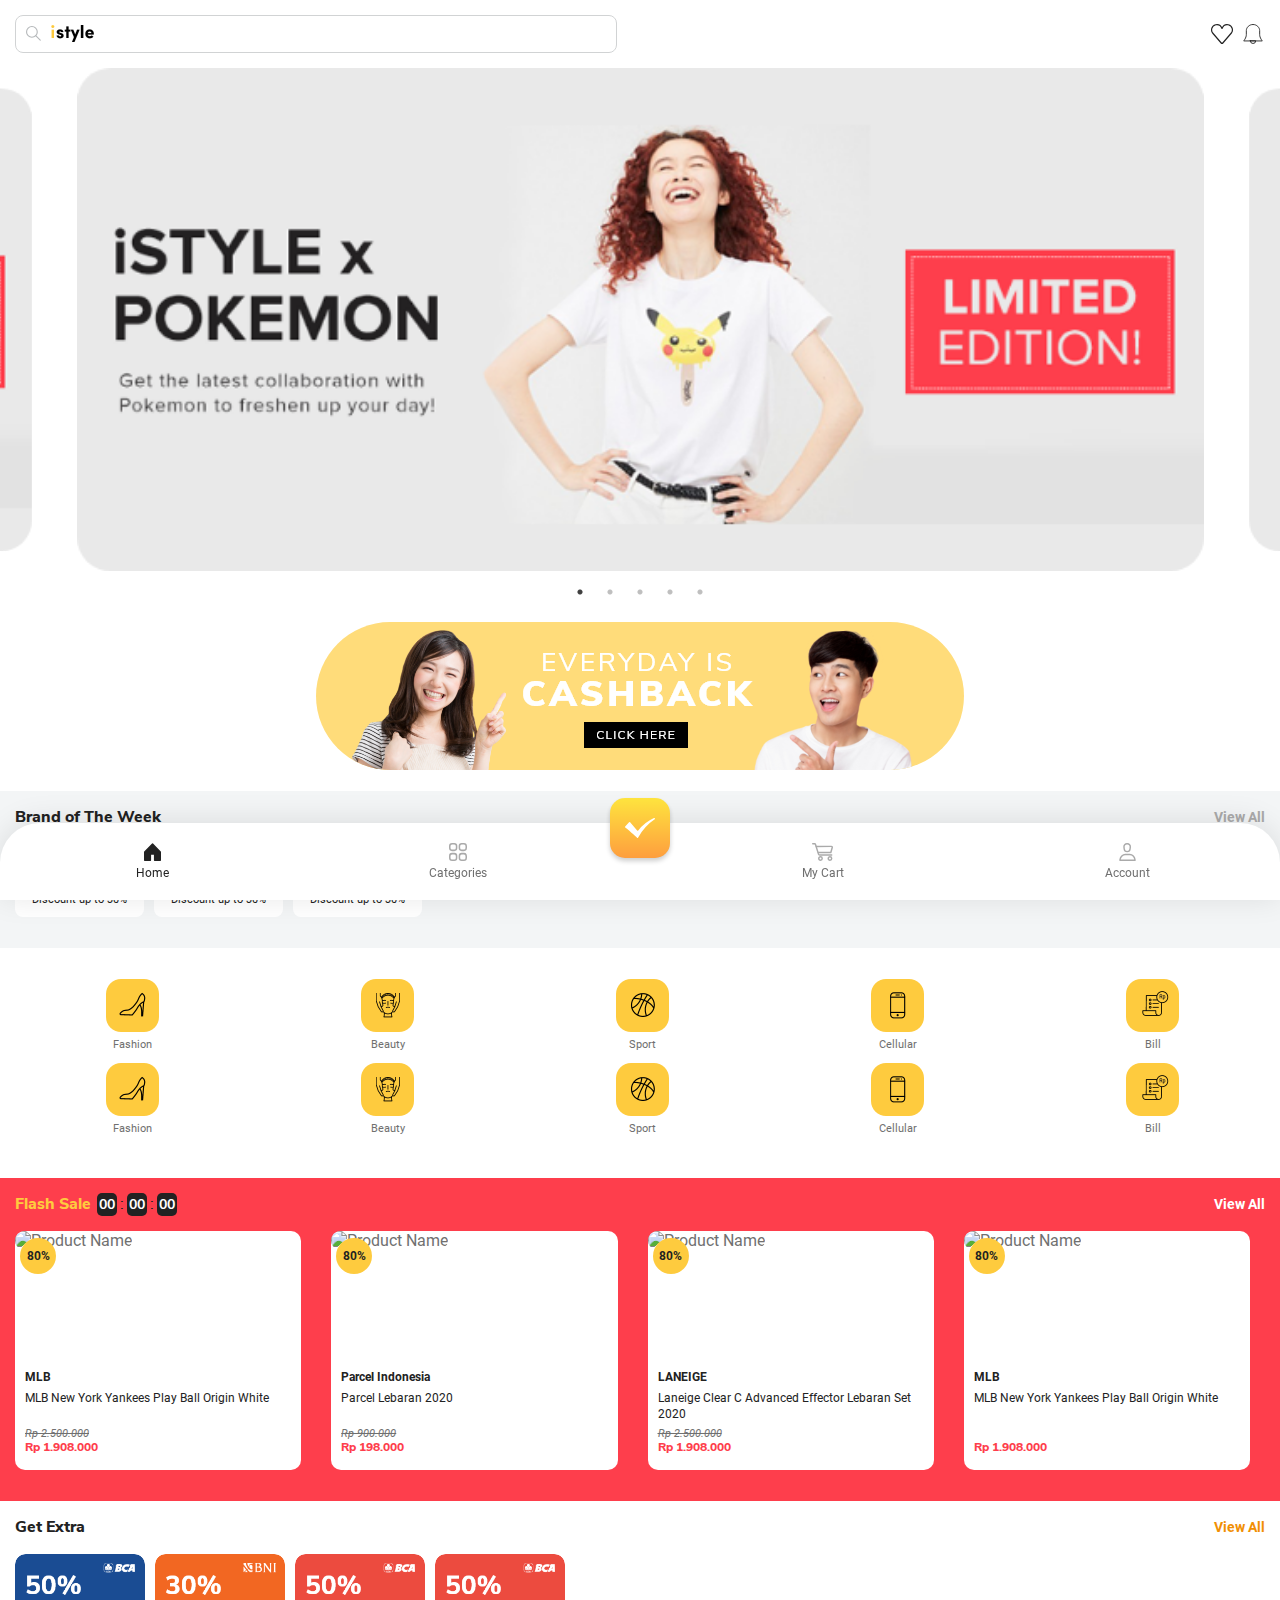
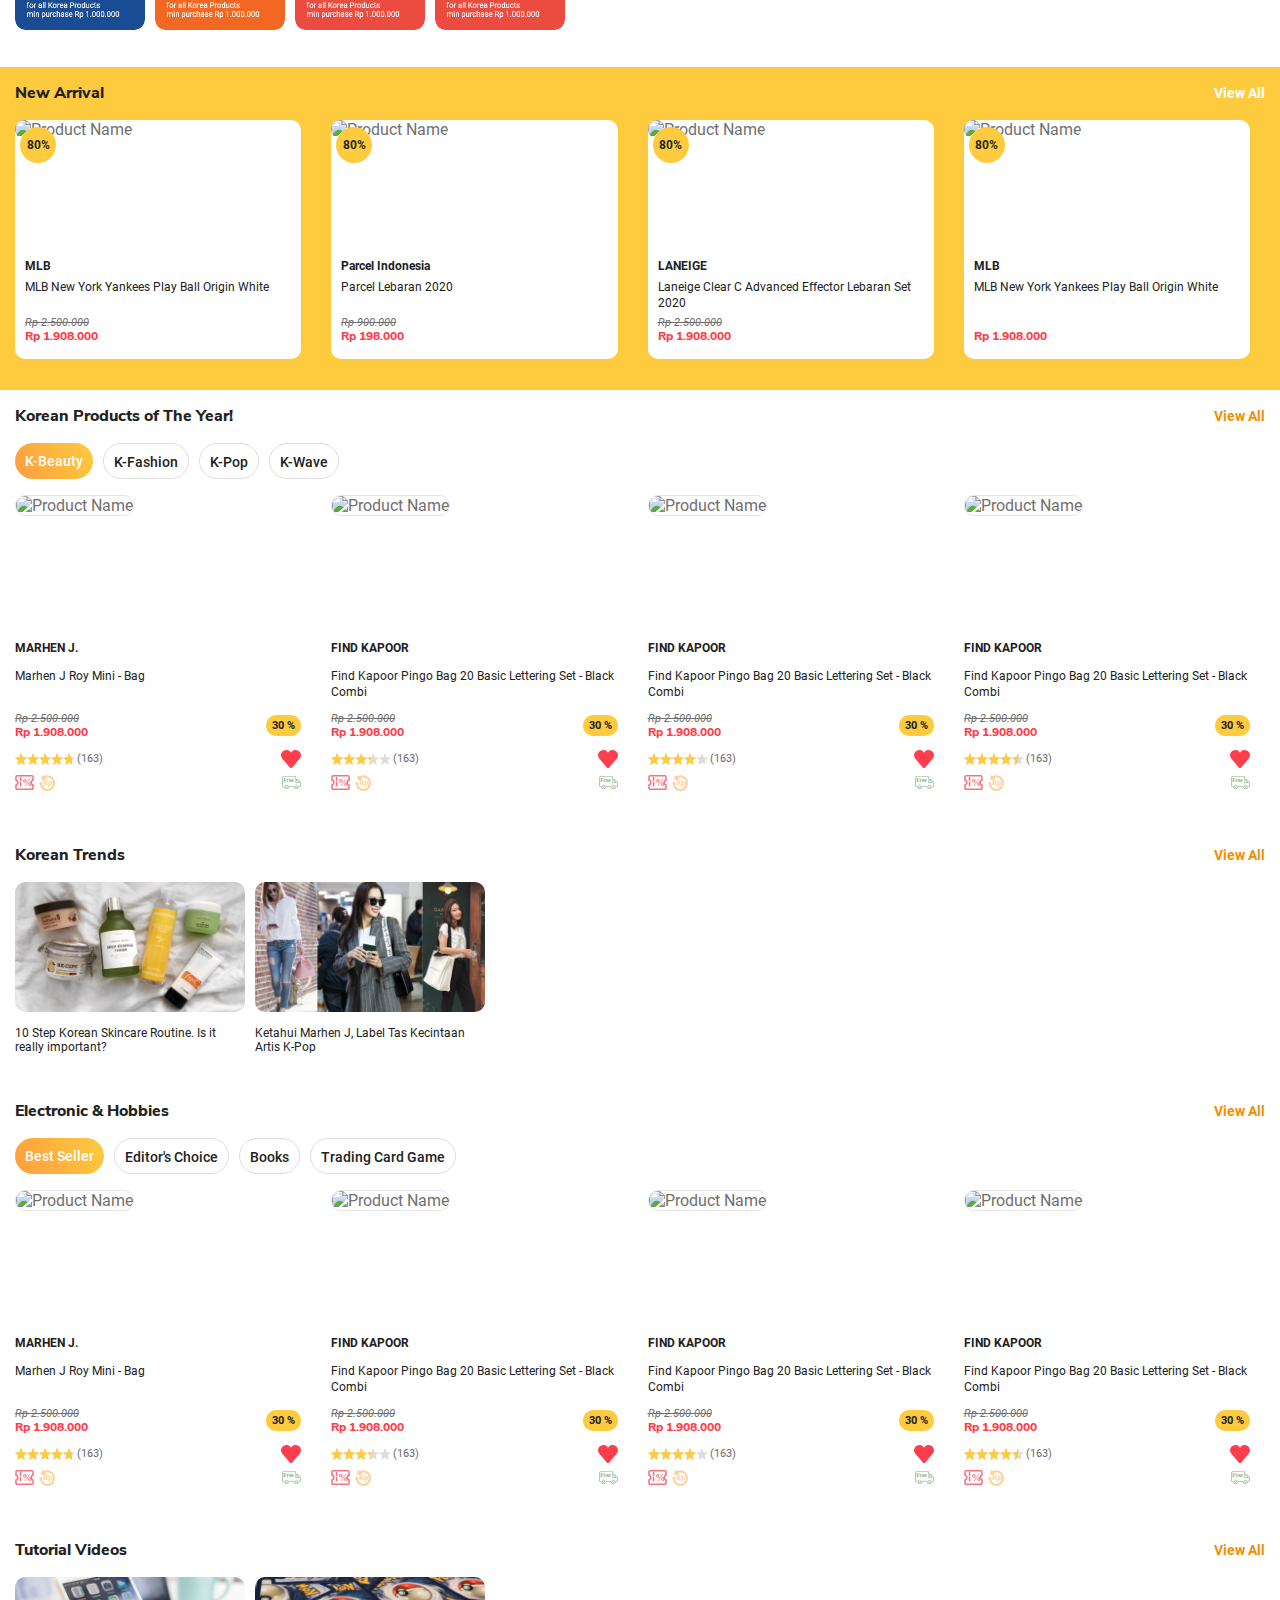
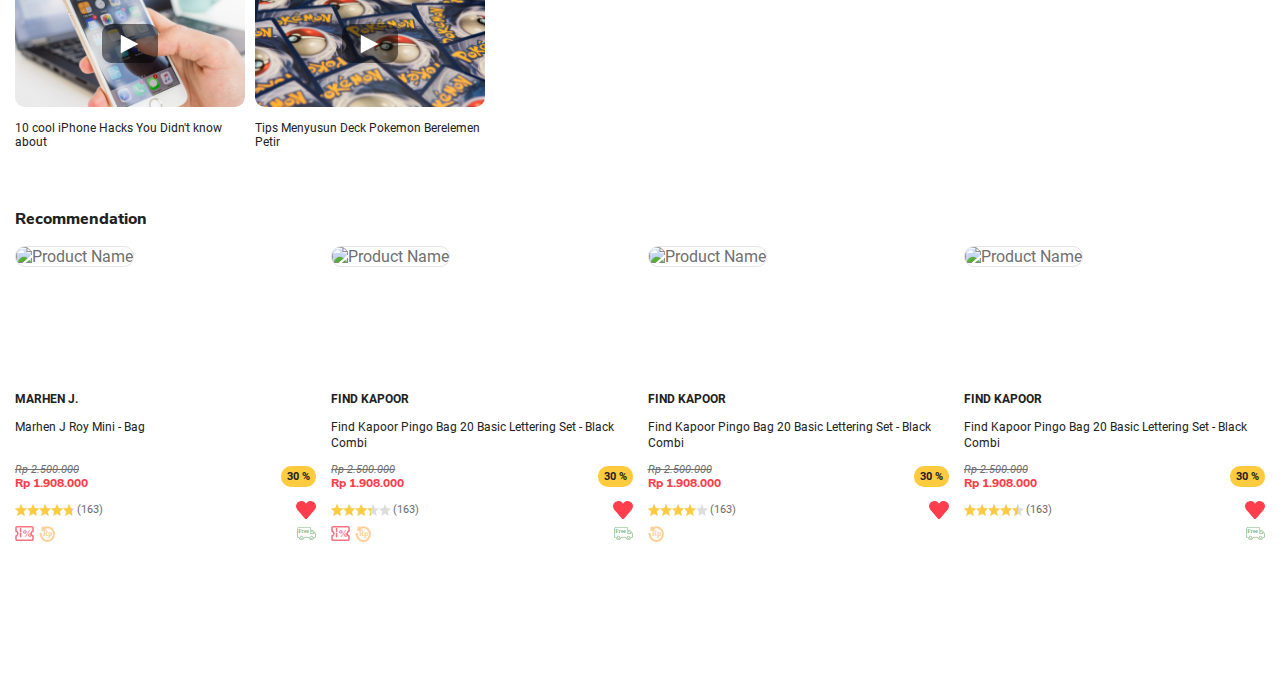
==== commit edc2141c: "Add placeholder controller on search header" ====
--- a/MC/html/home.html
+++ b/MC/html/home.html
@@ -16,14 +16,14 @@
             <nav class="nav-header">
                 <div class="header-search-wrapper">
                     <i class="search-icon"></i>
-                    <input id="istyle-search" class="search" type="text" name="search" autocomplete="off"/>
+                    <input id="istyle-search" class="search" type="text" name="search" autocomplete="off" placeholder="Mau belanja apa di iStyle?"/>
                 </div>
                 <div class="icons-wrapper">
                     <span class="btn-wishlist"></span>
                     <span class="btn-notification"></span>
                 </div>
             </nav>
-            
+
         </header>
         <section id="main-banner-section" class="header-space">
             <ul id="main-banner" class="list-unstyled">
--- a/MC/css/layout.css
+++ b/MC/css/layout.css
@@ -242,11 +242,37 @@
       background: transparent; }
       #main-header .header-search-wrapper .search:focus {
         outline: none; }
-      #main-header .header-search-wrapper .search#istyle-search {
+      #main-header .header-search-wrapper .search#istyle-search:placeholder-shown:placeholder-shown {
         background-image: url(../icons/iStyle\ Logo@2x.png);
         background-repeat: no-repeat;
         background-size: 43px 17px;
         height: 16px; }
+        #main-header .header-search-wrapper .search#istyle-search:placeholder-shown:placeholder-shown::-webkit-input-placeholder {
+          /* WebKit browsers */
+          color: transparent; }
+        #main-header .header-search-wrapper .search#istyle-search:placeholder-shown:placeholder-shown:-moz-placeholder {
+          /* Mozilla Firefox 4 to 18 */
+          color: transparent; }
+        #main-header .header-search-wrapper .search#istyle-search:placeholder-shown:placeholder-shown::-moz-placeholder {
+          /* Mozilla Firefox 19+ */
+          color: transparent; }
+        #main-header .header-search-wrapper .search#istyle-search:placeholder-shown:placeholder-shown:-ms-input-placeholder {
+          /* Internet Explorer 10+ */
+          color: transparent; }
+      #main-header .header-search-wrapper .search#istyle-search:placeholder-shown:focus::-webkit-input-placeholder {
+        /* WebKit browsers */
+        color: #707070; }
+      #main-header .header-search-wrapper .search#istyle-search:placeholder-shown:focus:-moz-placeholder {
+        /* Mozilla Firefox 4 to 18 */
+        color: #707070; }
+      #main-header .header-search-wrapper .search#istyle-search:placeholder-shown:focus::-moz-placeholder {
+        /* Mozilla Firefox 19+ */
+        color: #707070; }
+      #main-header .header-search-wrapper .search#istyle-search:placeholder-shown:focus:-ms-input-placeholder {
+        /* Internet Explorer 10+ */
+        color: #707070; }
+      #main-header .header-search-wrapper .search#istyle-search:placeholder-shown:focus, #main-header .header-search-wrapper .search#istyle-search:placeholder-shown:not(:placeholder-shown) {
+        background-image: none; }
     #main-header .header-search-wrapper .search-icon {
       background: url(../icons/svg/search.svg);
       display: inline-block;
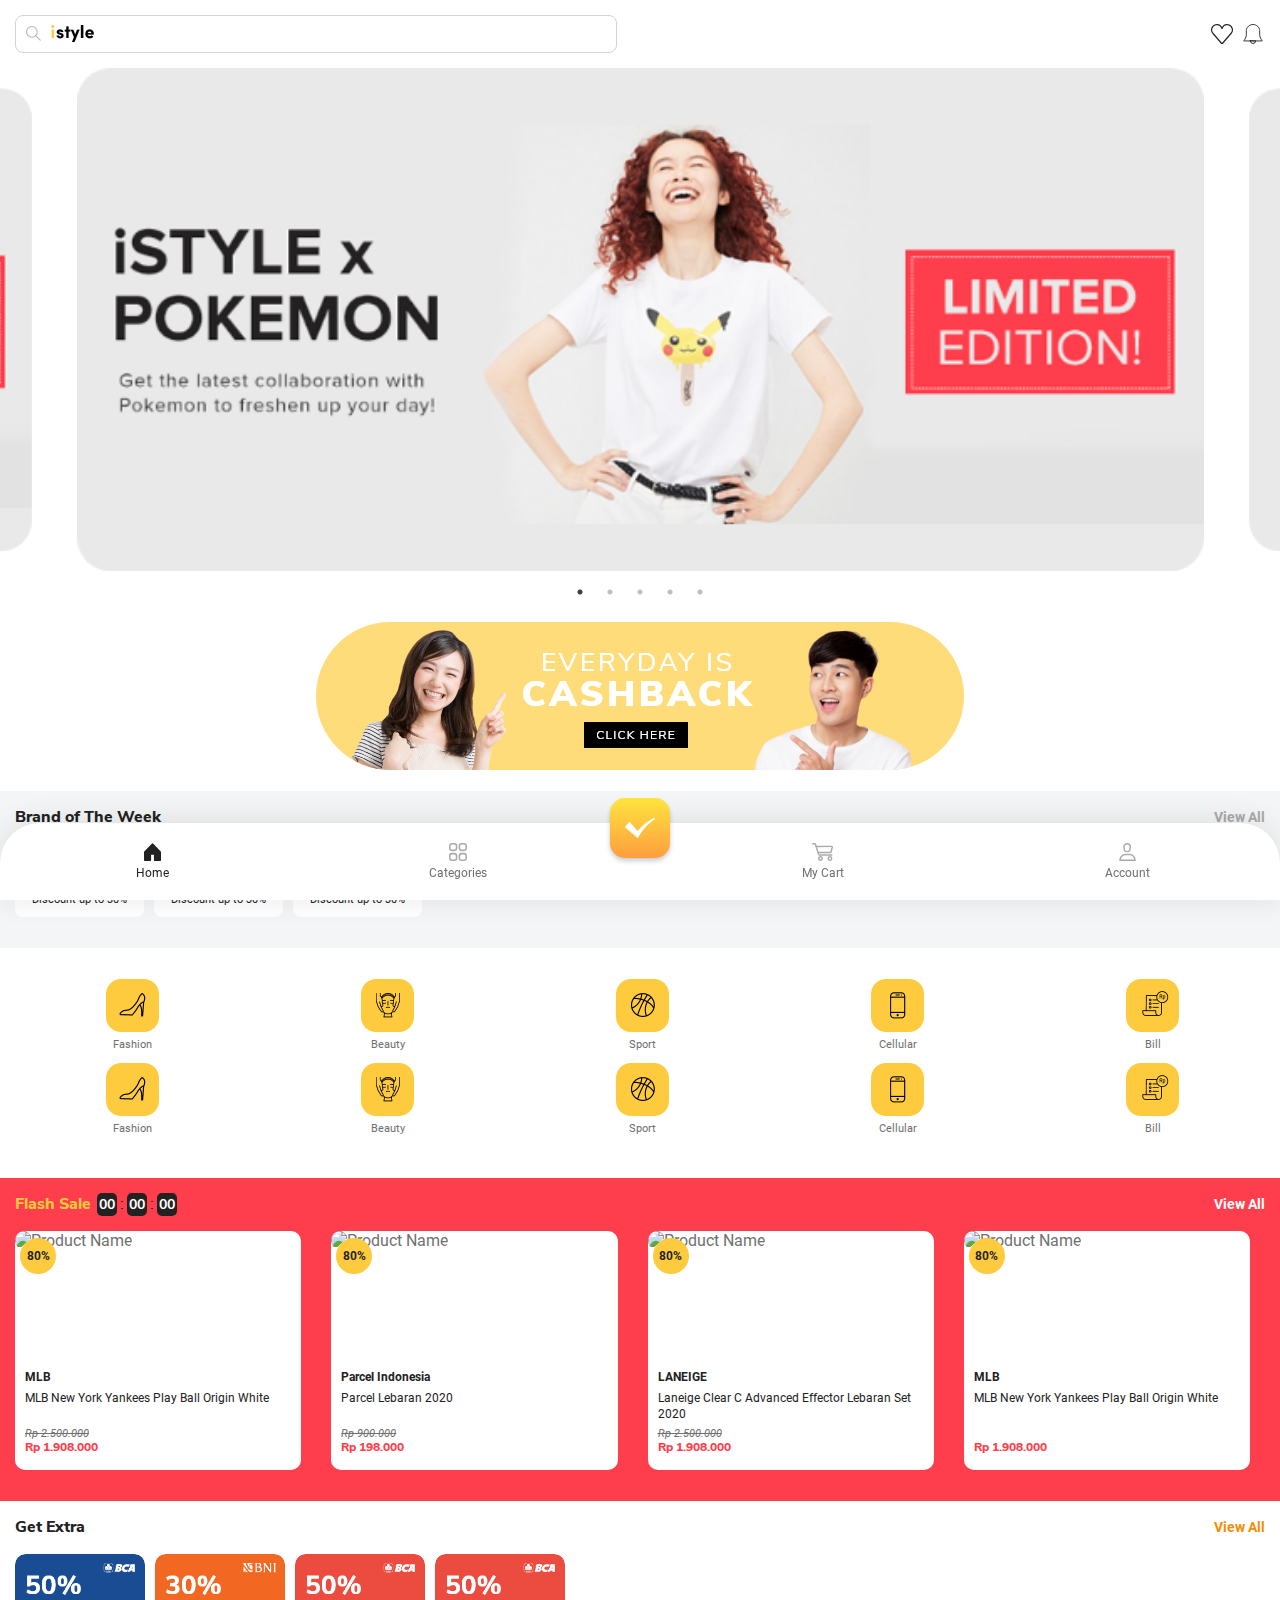
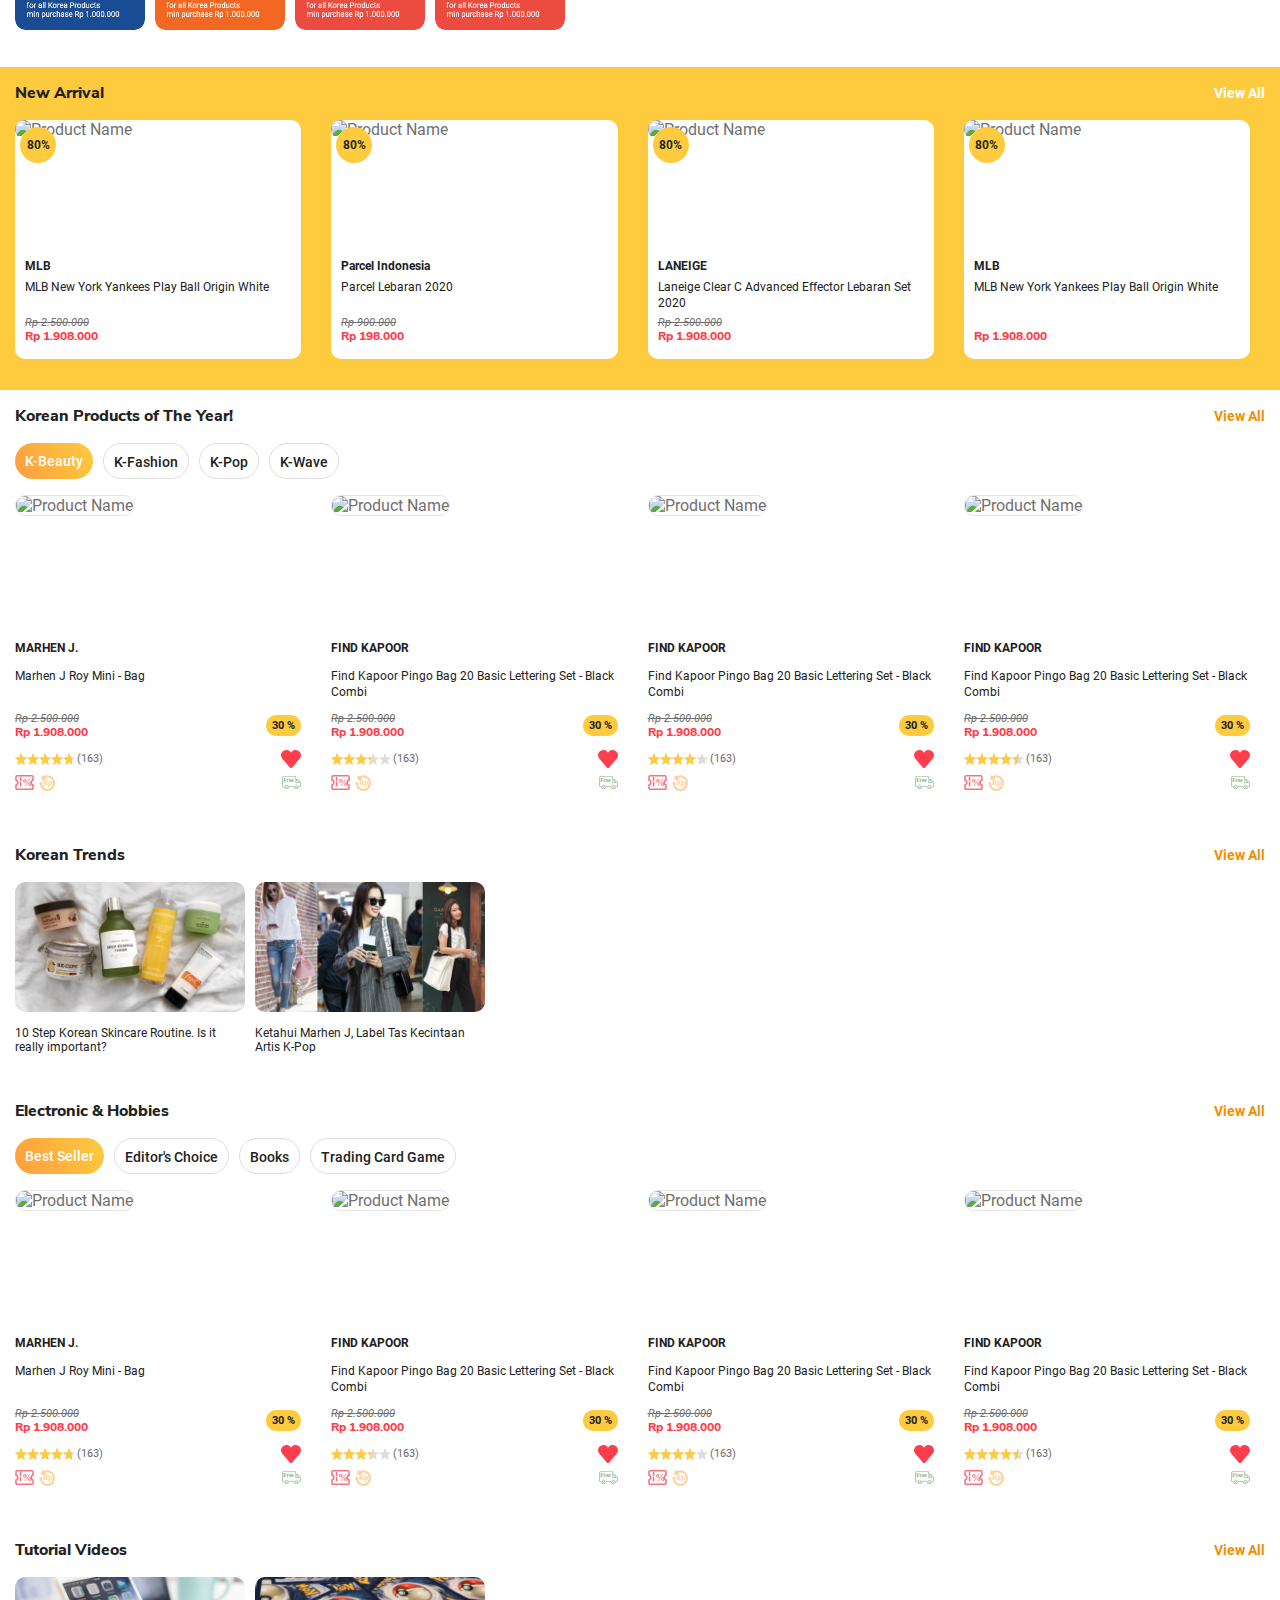
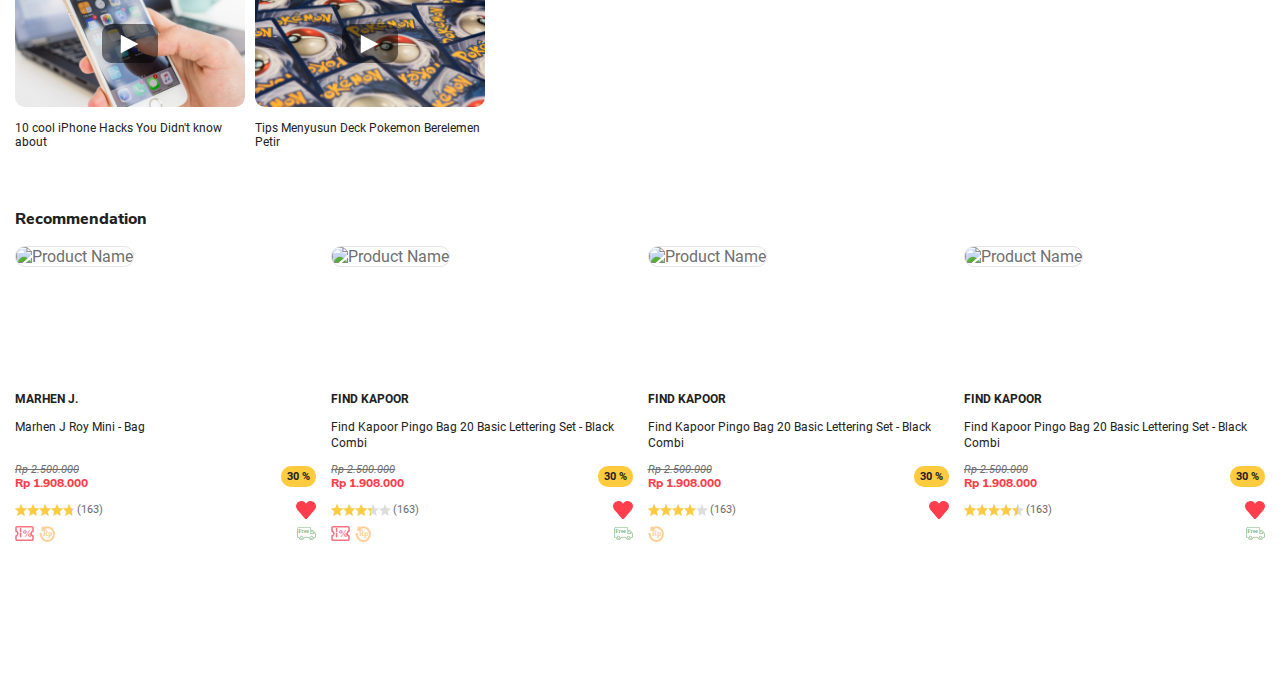
==== commit 08f2c482: "Add solid background color when scrolled" ====
--- a/MC/html/home.html
+++ b/MC/html/home.html
@@ -12,11 +12,12 @@
 <body>
 
     <div class="wrap">
-        <header id="main-header">
+        <header id="main-header" class="scrolled">
             <nav class="nav-header">
                 <div class="header-search-wrapper">
                     <i class="search-icon"></i>
-                    <input id="istyle-search" class="search" type="text" name="search" autocomplete="off" placeholder="Mau belanja apa di iStyle?"/>
+                    <input id="istyle-search" class="search" type="text" name="search" autocomplete="off"
+                        placeholder="Mau belanja apa di iStyle?" />
                 </div>
                 <div class="icons-wrapper">
                     <span class="btn-wishlist"></span>
@@ -1300,6 +1301,18 @@
     <script src="../js/libs_ui/jquery-3.4.1.min.js"></script>
     <script src="../js/libs_ui/slick.min.js"></script>
     <script>
+        //function to add bg color to header
+
+        var myNav = document.getElementById('main-header');
+        window.onscroll = function () {
+            "use strict";
+            if (document.body.scrollTop >= 10 || document.documentElement.scrollTop >= 10) {
+                myNav.classList.add("scrolled");
+            } else {
+                myNav.classList.remove("scrolled");
+            }
+        };
+
         function popup_Layer3(el) {
             var temp = $('#' + el);
             var el_dimmed = $('.wrap').prepend('<div class="laydim"></div>');
--- a/MC/css/layout.css
+++ b/MC/css/layout.css
@@ -166,7 +166,7 @@
   left: 0;
   bottom: 0;
   right: 0;
-  z-index: 10; }
+  z-index: 90; }
 
 .no-scroll {
   overflow: hidden; }
@@ -217,12 +217,16 @@
 
 #main-header {
   position: fixed;
-  z-index: 99;
-  width: 100%; }
+  z-index: 40;
+  width: 100%;
+  background-color: transparent; }
+  #main-header.scrolled {
+    background-color: white !important;
+    transition: background-color 200ms linear; }
   #main-header .nav-header {
     display: flex;
     align-items: center;
-    z-index: 99;
+    z-index: 40;
     padding: 15px; }
   #main-header .header-search-wrapper {
     position: relative;
@@ -692,7 +696,7 @@
 
 .bottom-nav {
   width: 100%;
-  z-index: 1;
+  z-index: 40;
   background: white;
   position: fixed;
   bottom: 0;
@@ -820,7 +824,7 @@
     width: 100vw;
     border-top-left-radius: 100px;
     border-top-right-radius: 100px;
-    padding: 20px 0;
+    padding: 10px 0;
     text-align: center;
     background: white;
     font-weight: 600; }
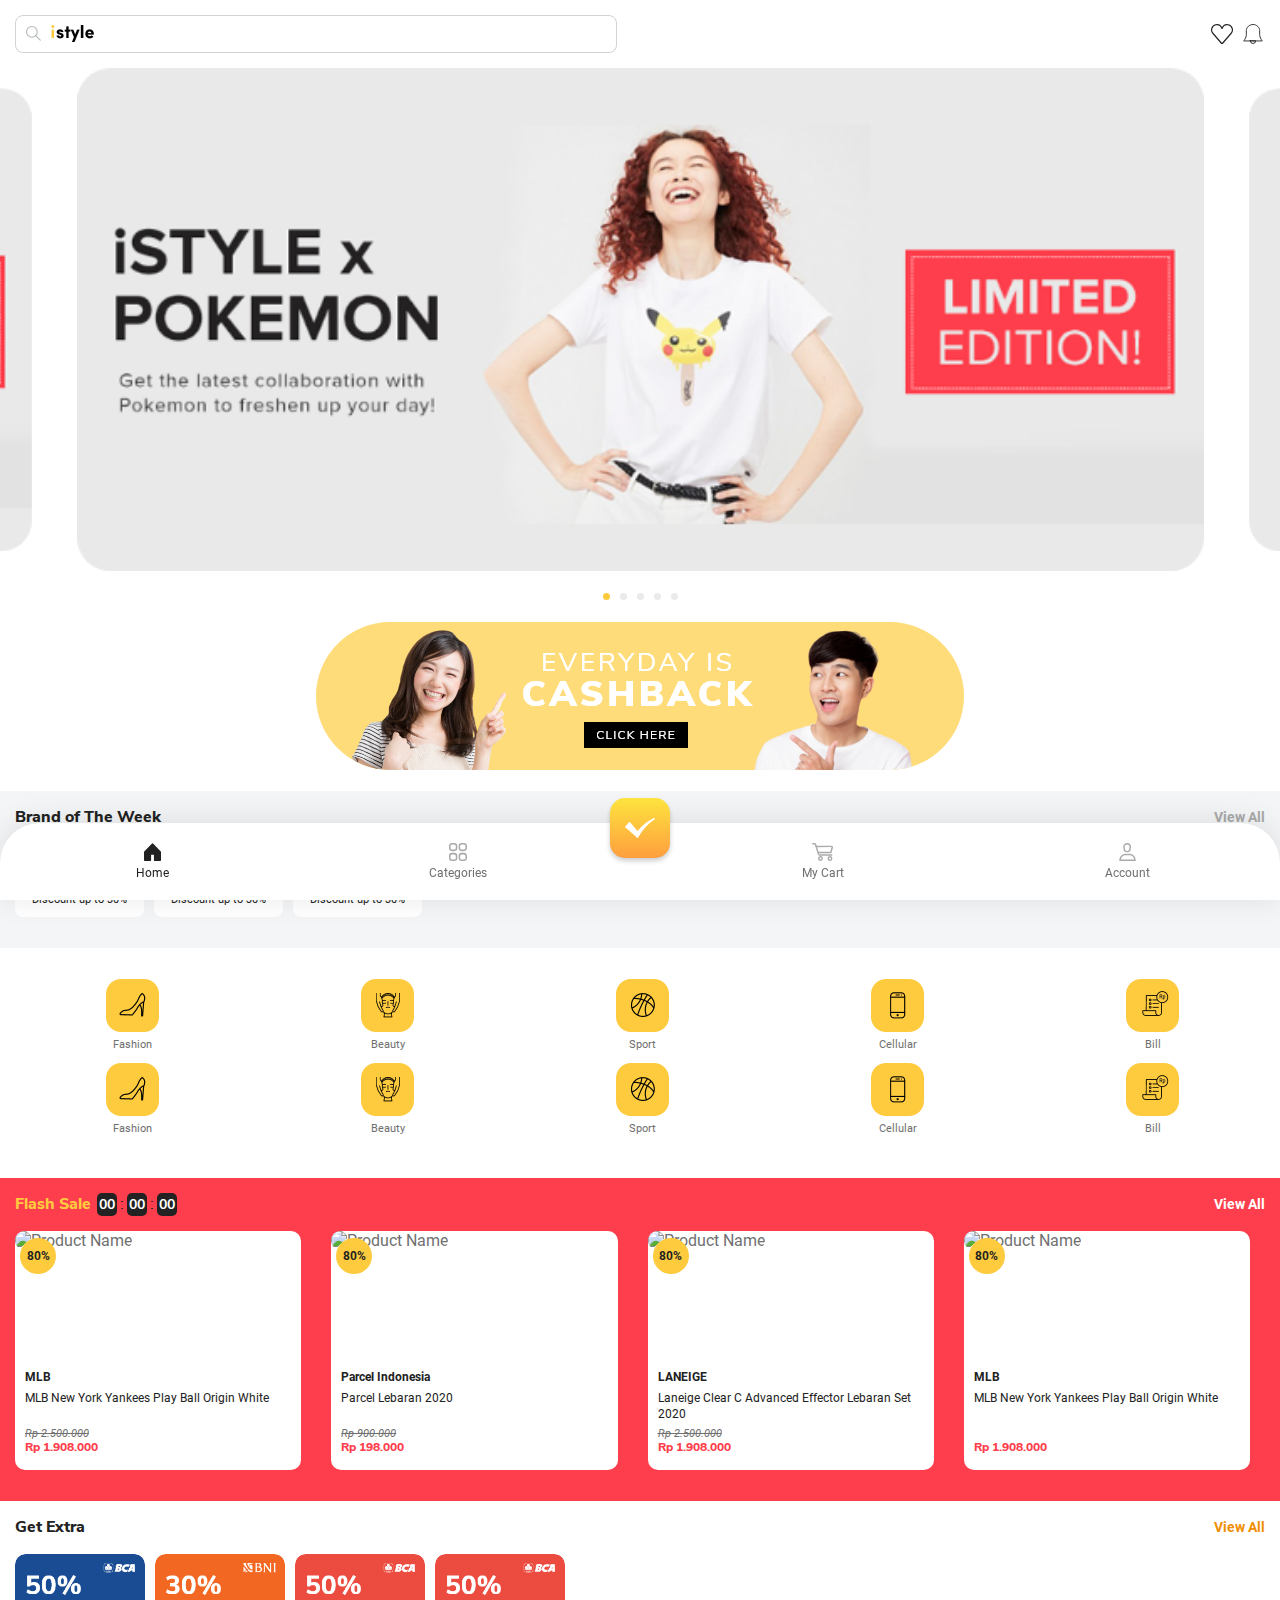
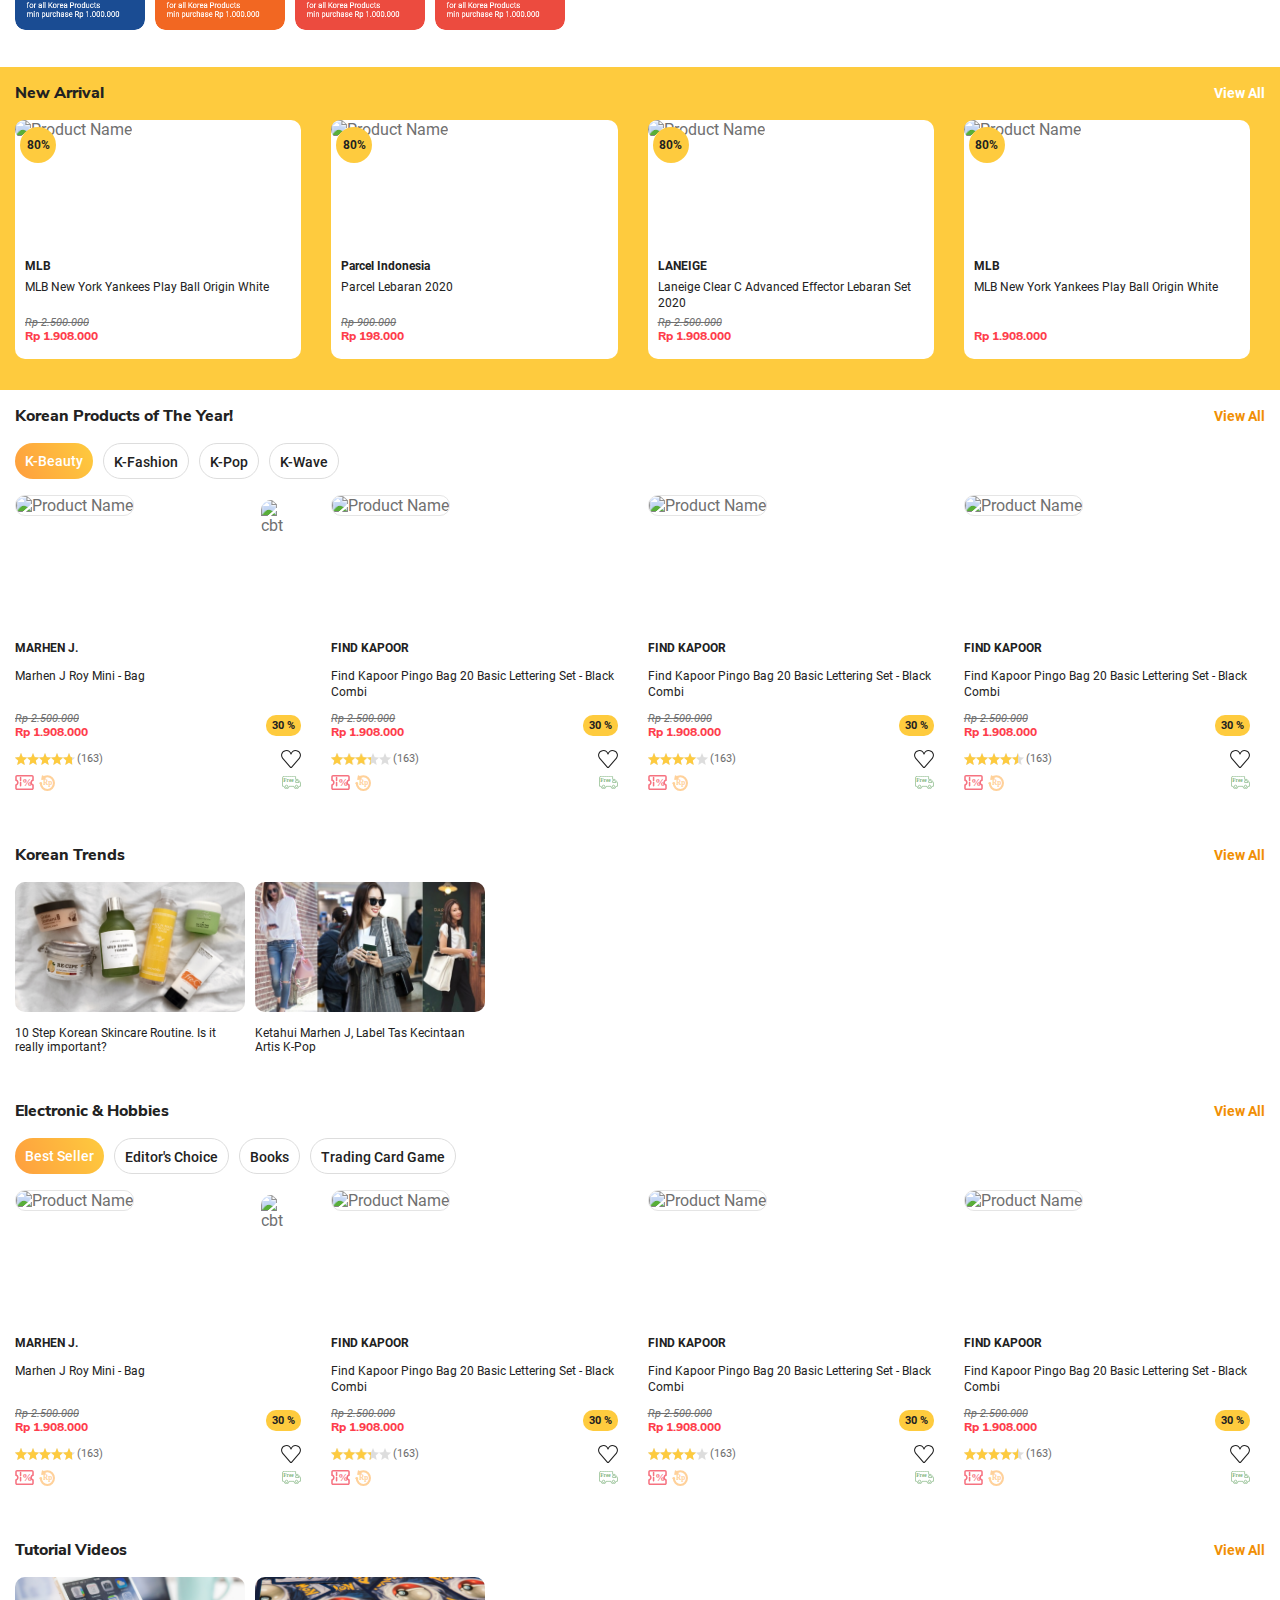
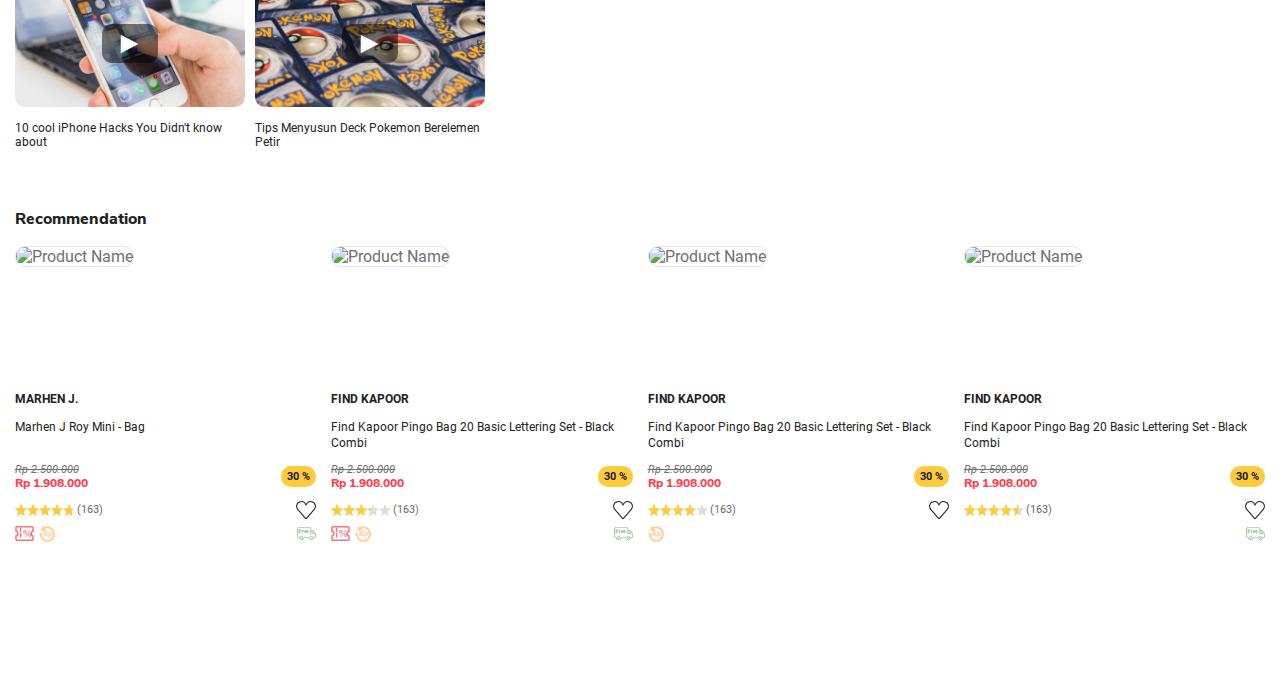
==== commit 825c64c7: "Finalize for MC (tab, bugfixing on slider, etc)" ====
--- a/MC/html/home.html
+++ b/MC/html/home.html
@@ -500,164 +500,461 @@
             </div>
             <ul class="nav-tab carousel list-unstyled">
                 <li class="active">
-                    <a href="#">
+                    <a href="#tab1_1">
                         K-Beauty
                     </a>
                 </li>
                 <li>
-                    <a href="#">
+                    <a href="#tab1_2">
                         K-Fashion
                     </a>
                 </li>
                 <li>
-                    <a href="#">
+                    <a href="#tab1_3">
                         K-Pop
                     </a>
                 </li>
                 <li>
-                    <a href="#">
+                    <a href="#tab1_4">
                         K-Wave
                     </a>
                 </li>
             </ul>
-            <ul class="prd-list carousel list-unstyled">
-                <li>
-                    <a href="#">
-                        <div class="prd-img">
-                            <img src="https://dxclnrbvyw82b.cloudfront.net/images/product/web/90/63/77/00/0/000000776390_01_285.jpg"
-                                alt="Product Name" />
-                        </div>
-                        <div class="prd-desc">
-                            <p class="brand-name"><strong>MARHEN J.</strong></p>
-                            <p class="prd-name">Marhen J Roy Mini - Bag</p>
-                        </div>
-                        <div class="prd-price-area">
-                            <div class="prd-price">
-                                <p class="old-price">Rp 2.500.000</p>
-                                <p class="price">Rp 1.908.000</p>
-                            </div>
-                            <div class="prd-discount">
-                                30 %
-                            </div>
-                        </div>
-                        <div class="prd-rating-fav-area">
-                            <div class="score-star-box">
-                                <span class="star-rating" style="width: calc(4.75/5 * 60px)"></span>
-                            </div>
-                            <span class="score-txt">(163)</span>
-
-                            <span class="wishlist-icon active"></span>
-                        </div>
-                        <div class="prd-icons">
-                            <span class="icon voucher"></span>
-                            <span class="icon cashback"></span>
-                            <span class="icon free-delivery"></span>
-                        </div>
-                    </a>
-                </li>
-                <li>
-                    <a href="#">
-                        <div class="prd-img">
-                            <img src="https://dxclnrbvyw82b.cloudfront.net/images/product/web/84/09/74/00/0/000000740984_01_285.jpg"
-                                alt="Product Name" />
-                        </div>
-                        <div class="prd-desc">
-                            <p class="brand-name"><strong>FIND KAPOOR</strong></p>
-                            <p class="prd-name">Find Kapoor Pingo Bag 20 Basic Lettering Set - Black Combi</p>
-                        </div>
-                        <div class="prd-price-area">
-                            <div class="prd-price">
-                                <p class="old-price">Rp 2.500.000</p>
-                                <p class="price">Rp 1.908.000</p>
-                            </div>
-                            <div class="prd-discount">
-                                30 %
-                            </div>
-                        </div>
-                        <div class="prd-rating-fav-area">
-                            <div class="score-star-box">
-                                <span class="star-rating" style="width: calc(3.3/5 * 60px)"></span>
-                            </div>
-                            <span class="score-txt">(163)</span>
-
-                            <span class="wishlist-icon active"></span>
-                        </div>
-                        <div class="prd-icons">
-                            <span class="icon voucher"></span>
-                            <span class="icon cashback"></span>
-                            <span class="icon free-delivery"></span>
-                        </div>
-                    </a>
-                </li>
-                <li>
-                    <a href="#">
-                        <div class="prd-img">
-                            <img src="https://dxclnrbvyw82b.cloudfront.net/images/product/web/90/70/79/00/0/000000797090_01_285.jpg"
-                                alt="Product Name" />
-                        </div>
-                        <div class="prd-desc">
-                            <p class="brand-name"><strong>FIND KAPOOR</strong></p>
-                            <p class="prd-name">Find Kapoor Pingo Bag 20 Basic Lettering Set - Black Combi</p>
-                        </div>
-                        <div class="prd-price-area">
-                            <div class="prd-price">
-                                <p class="old-price">Rp 2.500.000</p>
-                                <p class="price">Rp 1.908.000</p>
-                            </div>
-                            <div class="prd-discount">
-                                30 %
-                            </div>
-                        </div>
-                        <div class="prd-rating-fav-area">
-                            <div class="score-star-box">
-                                <span class="star-rating" style="width: calc(4/5 * 60px)"></span>
-                            </div>
-                            <span class="score-txt">(163)</span>
-
-                            <span class="wishlist-icon active"></span>
-                        </div>
-                        <div class="prd-icons">
-                            <span class="icon voucher"></span>
-                            <span class="icon cashback"></span>
-                            <span class="icon free-delivery"></span>
-                        </div>
-                    </a>
-                </li>
-                <li>
-                    <a href="#">
-                        <div class="prd-img">
-                            <img src="https://dxclnrbvyw82b.cloudfront.net/images/product/web/28/84/78/00/0/000000788428_01_285.jpg"
-                                alt="Product Name" />
-                        </div>
-                        <div class="prd-desc">
-                            <p class="brand-name"><strong>FIND KAPOOR</strong></p>
-                            <p class="prd-name">Find Kapoor Pingo Bag 20 Basic Lettering Set - Black Combi</p>
-                        </div>
-                        <div class="prd-price-area">
-                            <div class="prd-price">
-                                <p class="old-price">Rp 2.500.000</p>
-                                <p class="price">Rp 1.908.000</p>
-                            </div>
-                            <div class="prd-discount">
-                                30 %
-                            </div>
-                        </div>
-                        <div class="prd-rating-fav-area">
-                            <div class="score-star-box">
-                                <span class="star-rating" style="width: calc(4.5/5 * 60px)"></span>
-                            </div>
-                            <span class="score-txt">(163)</span>
-
-                            <span class="wishlist-icon active"></span>
-                        </div>
-                        <div class="prd-icons">
-                            <span class="icon voucher"></span>
-                            <span class="icon cashback"></span>
-                            <span class="icon free-delivery"></span>
-                        </div>
-                    </a>
-                </li>
-            </ul>
+            <div id="tab1_1" class="tab-content in">
+                <ul class="prd-list carousel list-unstyled">
+                    <li>
+                        <a href="#">
+                            <div class="prd-img">
+                                <img src="https://dxclnrbvyw82b.cloudfront.net/images/product/web/90/63/77/00/0/000000776390_01_285.jpg"
+                                    alt="Product Name" />
+                                    <span class="ico_logo"><img src="https://cdn.ilotte.me/static/mp/88/static-root/images/icon/rightMark/cbt.png" alt="cbt"></span>
+                            </div>
+                            <div class="prd-desc">
+                                <p class="brand-name"><strong>MARHEN J.</strong></p>
+                                <p class="prd-name">Marhen J Roy Mini - Bag</p>
+                            </div>
+                            <div class="prd-price-area">
+                                <div class="prd-price">
+                                    <p class="old-price">Rp 2.500.000</p>
+                                    <p class="price">Rp 1.908.000</p>
+                                </div>
+                                <div class="prd-discount">
+                                    30 %
+                                </div>
+                            </div>
+                            <div class="prd-rating-fav-area">
+                                <div class="score-star-box">
+                                    <span class="star-rating" style="width: calc(4.75/5 * 60px)"></span>
+                                </div>
+                                <span class="score-txt">(163)</span>
+    
+                                <span class="wishlist-icon"></span>
+                            </div>
+                            <div class="prd-icons">
+                                <span class="icon voucher"></span>
+                                <span class="icon cashback"></span>
+                                <span class="icon free-delivery"></span>
+                            </div>
+                        </a>
+                    </li>
+                    <li>
+                        <a href="#">
+                            <div class="prd-img">
+                                <span class="m_logo kino"><img src="https://cdn.ilotte.me/static/mp/88/static-root/images/icon/mall/0227.png" alt=""></span>
+                                <img src="https://dxclnrbvyw82b.cloudfront.net/images/product/web/84/09/74/00/0/000000740984_01_285.jpg"
+                                    alt="Product Name" />
+                            </div>
+                            <div class="prd-desc">
+                                <p class="brand-name"><strong>FIND KAPOOR</strong></p>
+                                <p class="prd-name">Find Kapoor Pingo Bag 20 Basic Lettering Set - Black Combi</p>
+                            </div>
+                            <div class="prd-price-area">
+                                <div class="prd-price">
+                                    <p class="old-price">Rp 2.500.000</p>
+                                    <p class="price">Rp 1.908.000</p>
+                                </div>
+                                <div class="prd-discount">
+                                    30 %
+                                </div>
+                            </div>
+                            <div class="prd-rating-fav-area">
+                                <div class="score-star-box">
+                                    <span class="star-rating" style="width: calc(3.3/5 * 60px)"></span>
+                                </div>
+                                <span class="score-txt">(163)</span>
+    
+                                <span class="wishlist-icon"></span>
+                            </div>
+                            <div class="prd-icons">
+                                <span class="icon voucher"></span>
+                                <span class="icon cashback"></span>
+                                <span class="icon free-delivery"></span>
+                            </div>
+                        </a>
+                    </li>
+                    <li>
+                        <a href="#">
+                            <div class="prd-img">
+                                <span class="m_logo kino"><img src="https://cdn.ilotte.me/static/mp/88/static-root/images/icon/mall/0227.png" alt=""></span>
+                                <img src="https://dxclnrbvyw82b.cloudfront.net/images/product/web/90/70/79/00/0/000000797090_01_285.jpg"
+                                    alt="Product Name" />
+                            </div>
+                            <div class="prd-desc">
+                                <p class="brand-name"><strong>FIND KAPOOR</strong></p>
+                                <p class="prd-name">Find Kapoor Pingo Bag 20 Basic Lettering Set - Black Combi</p>
+                            </div>
+                            <div class="prd-price-area">
+                                <div class="prd-price">
+                                    <p class="old-price">Rp 2.500.000</p>
+                                    <p class="price">Rp 1.908.000</p>
+                                </div>
+                                <div class="prd-discount">
+                                    30 %
+                                </div>
+                            </div>
+                            <div class="prd-rating-fav-area">
+                                <div class="score-star-box">
+                                    <span class="star-rating" style="width: calc(4/5 * 60px)"></span>
+                                </div>
+                                <span class="score-txt">(163)</span>
+    
+                                <span class="wishlist-icon"></span>
+                            </div>
+                            <div class="prd-icons">
+                                <span class="icon voucher"></span>
+                                <span class="icon cashback"></span>
+                                <span class="icon free-delivery"></span>
+                            </div>
+                        </a>
+                    </li>
+                    <li>
+                        <a href="#">
+                            <div class="prd-img">
+                                <img src="https://dxclnrbvyw82b.cloudfront.net/images/product/web/28/84/78/00/0/000000788428_01_285.jpg"
+                                    alt="Product Name" />
+                            </div>
+                            <div class="prd-desc">
+                                <p class="brand-name"><strong>FIND KAPOOR</strong></p>
+                                <p class="prd-name">Find Kapoor Pingo Bag 20 Basic Lettering Set - Black Combi</p>
+                            </div>
+                            <div class="prd-price-area">
+                                <div class="prd-price">
+                                    <p class="old-price">Rp 2.500.000</p>
+                                    <p class="price">Rp 1.908.000</p>
+                                </div>
+                                <div class="prd-discount">
+                                    30 %
+                                </div>
+                            </div>
+                            <div class="prd-rating-fav-area">
+                                <div class="score-star-box">
+                                    <span class="star-rating" style="width: calc(4.5/5 * 60px)"></span>
+                                </div>
+                                <span class="score-txt">(163)</span>
+    
+                                <span class="wishlist-icon"></span>
+                            </div>
+                            <div class="prd-icons">
+                                <span class="icon voucher"></span>
+                                <span class="icon cashback"></span>
+                                <span class="icon free-delivery"></span>
+                            </div>
+                        </a>
+                    </li>
+                </ul>
+            </div>
+
+            <div id="tab1_2" class="tab-content">
+                <ul class="prd-list carousel list-unstyled">
+                    <li>
+                        <a href="#">
+                            <div class="prd-img">
+                                <span class="m_logo kino"><img src="https://cdn.ilotte.me/static/mp/88/static-root/images/icon/mall/0227.png" alt=""></span>
+                                <img src="https://dxclnrbvyw82b.cloudfront.net/images/product/web/90/70/79/00/0/000000797090_01_285.jpg"
+                                    alt="Product Name" />
+                            </div>
+                            <div class="prd-desc">
+                                <p class="brand-name"><strong>FIND KAPOOR</strong></p>
+                                <p class="prd-name">Find Kapoor Pingo Bag 20 Basic Lettering Set - Black Combi</p>
+                            </div>
+                            <div class="prd-price-area">
+                                <div class="prd-price">
+                                    <p class="old-price">Rp 2.500.000</p>
+                                    <p class="price">Rp 1.908.000</p>
+                                </div>
+                                <div class="prd-discount">
+                                    30 %
+                                </div>
+                            </div>
+                            <div class="prd-rating-fav-area">
+                                <div class="score-star-box">
+                                    <span class="star-rating" style="width: calc(4/5 * 60px)"></span>
+                                </div>
+                                <span class="score-txt">(163)</span>
+    
+                                <span class="wishlist-icon"></span>
+                            </div>
+                            <div class="prd-icons">
+                                <span class="icon voucher"></span>
+                                <span class="icon cashback"></span>
+                                <span class="icon free-delivery"></span>
+                            </div>
+                        </a>
+                    </li>
+                </ul>
+            </div>
+            <div id="tab1_3" class="tab-content">
+                <ul class="prd-list carousel list-unstyled">
+                    <li>
+                        <a href="#">
+                            <div class="prd-img">
+                                <span class="m_logo kino"><img src="https://cdn.ilotte.me/static/mp/88/static-root/images/icon/mall/0227.png" alt=""></span>
+                                <img src="https://dxclnrbvyw82b.cloudfront.net/images/product/web/84/09/74/00/0/000000740984_01_285.jpg"
+                                    alt="Product Name" />
+                            </div>
+                            <div class="prd-desc">
+                                <p class="brand-name"><strong>FIND KAPOOR</strong></p>
+                                <p class="prd-name">Find Kapoor Pingo Bag 20 Basic Lettering Set - Black Combi</p>
+                            </div>
+                            <div class="prd-price-area">
+                                <div class="prd-price">
+                                    <p class="old-price">Rp 2.500.000</p>
+                                    <p class="price">Rp 1.908.000</p>
+                                </div>
+                                <div class="prd-discount">
+                                    30 %
+                                </div>
+                            </div>
+                            <div class="prd-rating-fav-area">
+                                <div class="score-star-box">
+                                    <span class="star-rating" style="width: calc(3.3/5 * 60px)"></span>
+                                </div>
+                                <span class="score-txt">(163)</span>
+    
+                                <span class="wishlist-icon"></span>
+                            </div>
+                            <div class="prd-icons">
+                                <span class="icon voucher"></span>
+                                <span class="icon cashback"></span>
+                                <span class="icon free-delivery"></span>
+                            </div>
+                        </a>
+                    </li>
+                    <li>
+                        <a href="#">
+                            <div class="prd-img">
+                                <img src="https://dxclnrbvyw82b.cloudfront.net/images/product/web/90/63/77/00/0/000000776390_01_285.jpg"
+                                    alt="Product Name" />
+                                    <span class="ico_logo"><img src="https://cdn.ilotte.me/static/mp/88/static-root/images/icon/rightMark/cbt.png" alt="cbt"></span>
+                            </div>
+                            <div class="prd-desc">
+                                <p class="brand-name"><strong>MARHEN J.</strong></p>
+                                <p class="prd-name">Marhen J Roy Mini - Bag</p>
+                            </div>
+                            <div class="prd-price-area">
+                                <div class="prd-price">
+                                    <p class="old-price">Rp 2.500.000</p>
+                                    <p class="price">Rp 1.908.000</p>
+                                </div>
+                                <div class="prd-discount">
+                                    30 %
+                                </div>
+                            </div>
+                            <div class="prd-rating-fav-area">
+                                <div class="score-star-box">
+                                    <span class="star-rating" style="width: calc(4.75/5 * 60px)"></span>
+                                </div>
+                                <span class="score-txt">(163)</span>
+    
+                                <span class="wishlist-icon"></span>
+                            </div>
+                            <div class="prd-icons">
+                                <span class="icon voucher"></span>
+                                <span class="icon cashback"></span>
+                                <span class="icon free-delivery"></span>
+                            </div>
+                        </a>
+                    </li>
+                    <li>
+                        <a href="#">
+                            <div class="prd-img">
+                                <span class="m_logo kino"><img src="https://cdn.ilotte.me/static/mp/88/static-root/images/icon/mall/0227.png" alt=""></span>
+                                <img src="https://dxclnrbvyw82b.cloudfront.net/images/product/web/84/09/74/00/0/000000740984_01_285.jpg"
+                                    alt="Product Name" />
+                            </div>
+                            <div class="prd-desc">
+                                <p class="brand-name"><strong>FIND KAPOOR</strong></p>
+                                <p class="prd-name">Find Kapoor Pingo Bag 20 Basic Lettering Set - Black Combi</p>
+                            </div>
+                            <div class="prd-price-area">
+                                <div class="prd-price">
+                                    <p class="old-price">Rp 2.500.000</p>
+                                    <p class="price">Rp 1.908.000</p>
+                                </div>
+                                <div class="prd-discount">
+                                    30 %
+                                </div>
+                            </div>
+                            <div class="prd-rating-fav-area">
+                                <div class="score-star-box">
+                                    <span class="star-rating" style="width: calc(3.3/5 * 60px)"></span>
+                                </div>
+                                <span class="score-txt">(163)</span>
+    
+                                <span class="wishlist-icon"></span>
+                            </div>
+                            <div class="prd-icons">
+                                <span class="icon voucher"></span>
+                                <span class="icon cashback"></span>
+                                <span class="icon free-delivery"></span>
+                            </div>
+                        </a>
+                    </li>
+                    <li>
+                        <a href="#">
+                            <div class="prd-img">
+                                <span class="m_logo kino"><img src="https://cdn.ilotte.me/static/mp/88/static-root/images/icon/mall/0227.png" alt=""></span>
+                                <img src="https://dxclnrbvyw82b.cloudfront.net/images/product/web/90/70/79/00/0/000000797090_01_285.jpg"
+                                    alt="Product Name" />
+                            </div>
+                            <div class="prd-desc">
+                                <p class="brand-name"><strong>FIND KAPOOR</strong></p>
+                                <p class="prd-name">Find Kapoor Pingo Bag 20 Basic Lettering Set - Black Combi</p>
+                            </div>
+                            <div class="prd-price-area">
+                                <div class="prd-price">
+                                    <p class="old-price">Rp 2.500.000</p>
+                                    <p class="price">Rp 1.908.000</p>
+                                </div>
+                                <div class="prd-discount">
+                                    30 %
+                                </div>
+                            </div>
+                            <div class="prd-rating-fav-area">
+                                <div class="score-star-box">
+                                    <span class="star-rating" style="width: calc(4/5 * 60px)"></span>
+                                </div>
+                                <span class="score-txt">(163)</span>
+    
+                                <span class="wishlist-icon"></span>
+                            </div>
+                            <div class="prd-icons">
+                                <span class="icon voucher"></span>
+                                <span class="icon cashback"></span>
+                                <span class="icon free-delivery"></span>
+                            </div>
+                        </a>
+                    </li>
+                    <li>
+                        <a href="#">
+                            <div class="prd-img">
+                                <img src="https://dxclnrbvyw82b.cloudfront.net/images/product/web/28/84/78/00/0/000000788428_01_285.jpg"
+                                    alt="Product Name" />
+                            </div>
+                            <div class="prd-desc">
+                                <p class="brand-name"><strong>FIND KAPOOR</strong></p>
+                                <p class="prd-name">Find Kapoor Pingo Bag 20 Basic Lettering Set - Black Combi</p>
+                            </div>
+                            <div class="prd-price-area">
+                                <div class="prd-price">
+                                    <p class="old-price">Rp 2.500.000</p>
+                                    <p class="price">Rp 1.908.000</p>
+                                </div>
+                                <div class="prd-discount">
+                                    30 %
+                                </div>
+                            </div>
+                            <div class="prd-rating-fav-area">
+                                <div class="score-star-box">
+                                    <span class="star-rating" style="width: calc(4.5/5 * 60px)"></span>
+                                </div>
+                                <span class="score-txt">(163)</span>
+    
+                                <span class="wishlist-icon"></span>
+                            </div>
+                            <div class="prd-icons">
+                                <span class="icon voucher"></span>
+                                <span class="icon cashback"></span>
+                                <span class="icon free-delivery"></span>
+                            </div>
+                        </a>
+                    </li>
+                </ul>
+            </div>
+            <div id="tab1_4" class="tab-content">
+                <ul class="prd-list carousel list-unstyled">
+                    <li>
+                        <a href="#">
+                            <div class="prd-img">
+                                <span class="m_logo kino"><img src="https://cdn.ilotte.me/static/mp/88/static-root/images/icon/mall/0227.png" alt=""></span>
+                                <img src="https://dxclnrbvyw82b.cloudfront.net/images/product/web/84/09/74/00/0/000000740984_01_285.jpg"
+                                    alt="Product Name" />
+                            </div>
+                            <div class="prd-desc">
+                                <p class="brand-name"><strong>FIND KAPOOR</strong></p>
+                                <p class="prd-name">Find Kapoor Pingo Bag 20 Basic Lettering Set - Black Combi</p>
+                            </div>
+                            <div class="prd-price-area">
+                                <div class="prd-price">
+                                    <p class="old-price">Rp 2.500.000</p>
+                                    <p class="price">Rp 1.908.000</p>
+                                </div>
+                                <div class="prd-discount">
+                                    30 %
+                                </div>
+                            </div>
+                            <div class="prd-rating-fav-area">
+                                <div class="score-star-box">
+                                    <span class="star-rating" style="width: calc(3.3/5 * 60px)"></span>
+                                </div>
+                                <span class="score-txt">(163)</span>
+    
+                                <span class="wishlist-icon"></span>
+                            </div>
+                            <div class="prd-icons">
+                                <span class="icon voucher"></span>
+                                <span class="icon cashback"></span>
+                                <span class="icon free-delivery"></span>
+                            </div>
+                        </a>
+                    </li>
+                    <li>
+                        <a href="#">
+                            <div class="prd-img">
+                                <img src="https://dxclnrbvyw82b.cloudfront.net/images/product/web/28/84/78/00/0/000000788428_01_285.jpg"
+                                    alt="Product Name" />
+                            </div>
+                            <div class="prd-desc">
+                                <p class="brand-name"><strong>FIND KAPOOR</strong></p>
+                                <p class="prd-name">Find Kapoor Pingo Bag 20 Basic Lettering Set - Black Combi</p>
+                            </div>
+                            <div class="prd-price-area">
+                                <div class="prd-price">
+                                    <p class="old-price">Rp 2.500.000</p>
+                                    <p class="price">Rp 1.908.000</p>
+                                </div>
+                                <div class="prd-discount">
+                                    30 %
+                                </div>
+                            </div>
+                            <div class="prd-rating-fav-area">
+                                <div class="score-star-box">
+                                    <span class="star-rating" style="width: calc(4.5/5 * 60px)"></span>
+                                </div>
+                                <span class="score-txt">(163)</span>
+    
+                                <span class="wishlist-icon"></span>
+                            </div>
+                            <div class="prd-icons">
+                                <span class="icon voucher"></span>
+                                <span class="icon cashback"></span>
+                                <span class="icon free-delivery"></span>
+                            </div>
+                        </a>
+                    </li>
+                </ul>
+            </div>
+
         </section>
 
         <section id="article-korea">
@@ -702,164 +999,460 @@
             </div>
             <ul class="nav-tab carousel list-unstyled">
                 <li class="active">
-                    <a href="#">
+                    <a href="#tab2_1">
                         Best Seller
                     </a>
                 </li>
                 <li>
-                    <a href="#">
+                    <a href="#tab2_2">
                         Editor's Choice
                     </a>
                 </li>
                 <li>
-                    <a href="#">
+                    <a href="#tab2_3">
                         Books
                     </a>
                 </li>
                 <li>
-                    <a href="#">
+                    <a href="#tab2_4">
                         Trading Card Game
                     </a>
                 </li>
             </ul>
-            <ul class="prd-list carousel list-unstyled">
-                <li>
-                    <a href="#">
-                        <div class="prd-img">
-                            <img src="https://dxclnrbvyw82b.cloudfront.net/images/product/web/90/63/77/00/0/000000776390_01_285.jpg"
-                                alt="Product Name" />
-                        </div>
-                        <div class="prd-desc">
-                            <p class="brand-name"><strong>MARHEN J.</strong></p>
-                            <p class="prd-name">Marhen J Roy Mini - Bag</p>
-                        </div>
-                        <div class="prd-price-area">
-                            <div class="prd-price">
-                                <p class="old-price">Rp 2.500.000</p>
-                                <p class="price">Rp 1.908.000</p>
-                            </div>
-                            <div class="prd-discount">
-                                30 %
-                            </div>
-                        </div>
-                        <div class="prd-rating-fav-area">
-                            <div class="score-star-box">
-                                <span class="star-rating" style="width: calc(4.75/5 * 60px)"></span>
-                            </div>
-                            <span class="score-txt">(163)</span>
-
-                            <span class="wishlist-icon active"></span>
-                        </div>
-                        <div class="prd-icons">
-                            <span class="icon voucher"></span>
-                            <span class="icon cashback"></span>
-                            <span class="icon free-delivery"></span>
-                        </div>
-                    </a>
-                </li>
-                <li>
-                    <a href="#">
-                        <div class="prd-img">
-                            <img src="https://dxclnrbvyw82b.cloudfront.net/images/product/web/84/09/74/00/0/000000740984_01_285.jpg"
-                                alt="Product Name" />
-                        </div>
-                        <div class="prd-desc">
-                            <p class="brand-name"><strong>FIND KAPOOR</strong></p>
-                            <p class="prd-name">Find Kapoor Pingo Bag 20 Basic Lettering Set - Black Combi</p>
-                        </div>
-                        <div class="prd-price-area">
-                            <div class="prd-price">
-                                <p class="old-price">Rp 2.500.000</p>
-                                <p class="price">Rp 1.908.000</p>
-                            </div>
-                            <div class="prd-discount">
-                                30 %
-                            </div>
-                        </div>
-                        <div class="prd-rating-fav-area">
-                            <div class="score-star-box">
-                                <span class="star-rating" style="width: calc(3.3/5 * 60px)"></span>
-                            </div>
-                            <span class="score-txt">(163)</span>
-
-                            <span class="wishlist-icon active"></span>
-                        </div>
-                        <div class="prd-icons">
-                            <span class="icon voucher"></span>
-                            <span class="icon cashback"></span>
-                            <span class="icon free-delivery"></span>
-                        </div>
-                    </a>
-                </li>
-                <li>
-                    <a href="#">
-                        <div class="prd-img">
-                            <img src="https://dxclnrbvyw82b.cloudfront.net/images/product/web/90/70/79/00/0/000000797090_01_285.jpg"
-                                alt="Product Name" />
-                        </div>
-                        <div class="prd-desc">
-                            <p class="brand-name"><strong>FIND KAPOOR</strong></p>
-                            <p class="prd-name">Find Kapoor Pingo Bag 20 Basic Lettering Set - Black Combi</p>
-                        </div>
-                        <div class="prd-price-area">
-                            <div class="prd-price">
-                                <p class="old-price">Rp 2.500.000</p>
-                                <p class="price">Rp 1.908.000</p>
-                            </div>
-                            <div class="prd-discount">
-                                30 %
-                            </div>
-                        </div>
-                        <div class="prd-rating-fav-area">
-                            <div class="score-star-box">
-                                <span class="star-rating" style="width: calc(4/5 * 60px)"></span>
-                            </div>
-                            <span class="score-txt">(163)</span>
-
-                            <span class="wishlist-icon active"></span>
-                        </div>
-                        <div class="prd-icons">
-                            <span class="icon voucher"></span>
-                            <span class="icon cashback"></span>
-                            <span class="icon free-delivery"></span>
-                        </div>
-                    </a>
-                </li>
-                <li>
-                    <a href="#">
-                        <div class="prd-img">
-                            <img src="https://dxclnrbvyw82b.cloudfront.net/images/product/web/28/84/78/00/0/000000788428_01_285.jpg"
-                                alt="Product Name" />
-                        </div>
-                        <div class="prd-desc">
-                            <p class="brand-name"><strong>FIND KAPOOR</strong></p>
-                            <p class="prd-name">Find Kapoor Pingo Bag 20 Basic Lettering Set - Black Combi</p>
-                        </div>
-                        <div class="prd-price-area">
-                            <div class="prd-price">
-                                <p class="old-price">Rp 2.500.000</p>
-                                <p class="price">Rp 1.908.000</p>
-                            </div>
-                            <div class="prd-discount">
-                                30 %
-                            </div>
-                        </div>
-                        <div class="prd-rating-fav-area">
-                            <div class="score-star-box">
-                                <span class="star-rating" style="width: calc(4.5/5 * 60px)"></span>
-                            </div>
-                            <span class="score-txt">(163)</span>
-
-                            <span class="wishlist-icon active"></span>
-                        </div>
-                        <div class="prd-icons">
-                            <span class="icon voucher"></span>
-                            <span class="icon cashback"></span>
-                            <span class="icon free-delivery"></span>
-                        </div>
-                    </a>
-                </li>
-            </ul>
+            <div id="tab2_1" class="tab-content in">
+                <ul class="prd-list carousel list-unstyled">
+                    <li>
+                        <a href="#">
+                            <div class="prd-img">
+                                <img src="https://dxclnrbvyw82b.cloudfront.net/images/product/web/90/63/77/00/0/000000776390_01_285.jpg"
+                                    alt="Product Name" />
+                                    <span class="ico_logo"><img src="https://cdn.ilotte.me/static/mp/88/static-root/images/icon/rightMark/cbt.png" alt="cbt"></span>
+                            </div>
+                            <div class="prd-desc">
+                                <p class="brand-name"><strong>MARHEN J.</strong></p>
+                                <p class="prd-name">Marhen J Roy Mini - Bag</p>
+                            </div>
+                            <div class="prd-price-area">
+                                <div class="prd-price">
+                                    <p class="old-price">Rp 2.500.000</p>
+                                    <p class="price">Rp 1.908.000</p>
+                                </div>
+                                <div class="prd-discount">
+                                    30 %
+                                </div>
+                            </div>
+                            <div class="prd-rating-fav-area">
+                                <div class="score-star-box">
+                                    <span class="star-rating" style="width: calc(4.75/5 * 60px)"></span>
+                                </div>
+                                <span class="score-txt">(163)</span>
+    
+                                <span class="wishlist-icon"></span>
+                            </div>
+                            <div class="prd-icons">
+                                <span class="icon voucher"></span>
+                                <span class="icon cashback"></span>
+                                <span class="icon free-delivery"></span>
+                            </div>
+                        </a>
+                    </li>
+                    <li>
+                        <a href="#">
+                            <div class="prd-img">
+                                <span class="m_logo kino"><img src="https://cdn.ilotte.me/static/mp/88/static-root/images/icon/mall/0227.png" alt=""></span>
+                                <img src="https://dxclnrbvyw82b.cloudfront.net/images/product/web/84/09/74/00/0/000000740984_01_285.jpg"
+                                    alt="Product Name" />
+                            </div>
+                            <div class="prd-desc">
+                                <p class="brand-name"><strong>FIND KAPOOR</strong></p>
+                                <p class="prd-name">Find Kapoor Pingo Bag 20 Basic Lettering Set - Black Combi</p>
+                            </div>
+                            <div class="prd-price-area">
+                                <div class="prd-price">
+                                    <p class="old-price">Rp 2.500.000</p>
+                                    <p class="price">Rp 1.908.000</p>
+                                </div>
+                                <div class="prd-discount">
+                                    30 %
+                                </div>
+                            </div>
+                            <div class="prd-rating-fav-area">
+                                <div class="score-star-box">
+                                    <span class="star-rating" style="width: calc(3.3/5 * 60px)"></span>
+                                </div>
+                                <span class="score-txt">(163)</span>
+    
+                                <span class="wishlist-icon"></span>
+                            </div>
+                            <div class="prd-icons">
+                                <span class="icon voucher"></span>
+                                <span class="icon cashback"></span>
+                                <span class="icon free-delivery"></span>
+                            </div>
+                        </a>
+                    </li>
+                    <li>
+                        <a href="#">
+                            <div class="prd-img">
+                                <span class="m_logo kino"><img src="https://cdn.ilotte.me/static/mp/88/static-root/images/icon/mall/0227.png" alt=""></span>
+                                <img src="https://dxclnrbvyw82b.cloudfront.net/images/product/web/90/70/79/00/0/000000797090_01_285.jpg"
+                                    alt="Product Name" />
+                            </div>
+                            <div class="prd-desc">
+                                <p class="brand-name"><strong>FIND KAPOOR</strong></p>
+                                <p class="prd-name">Find Kapoor Pingo Bag 20 Basic Lettering Set - Black Combi</p>
+                            </div>
+                            <div class="prd-price-area">
+                                <div class="prd-price">
+                                    <p class="old-price">Rp 2.500.000</p>
+                                    <p class="price">Rp 1.908.000</p>
+                                </div>
+                                <div class="prd-discount">
+                                    30 %
+                                </div>
+                            </div>
+                            <div class="prd-rating-fav-area">
+                                <div class="score-star-box">
+                                    <span class="star-rating" style="width: calc(4/5 * 60px)"></span>
+                                </div>
+                                <span class="score-txt">(163)</span>
+    
+                                <span class="wishlist-icon"></span>
+                            </div>
+                            <div class="prd-icons">
+                                <span class="icon voucher"></span>
+                                <span class="icon cashback"></span>
+                                <span class="icon free-delivery"></span>
+                            </div>
+                        </a>
+                    </li>
+                    <li>
+                        <a href="#">
+                            <div class="prd-img">
+                                <img src="https://dxclnrbvyw82b.cloudfront.net/images/product/web/28/84/78/00/0/000000788428_01_285.jpg"
+                                    alt="Product Name" />
+                            </div>
+                            <div class="prd-desc">
+                                <p class="brand-name"><strong>FIND KAPOOR</strong></p>
+                                <p class="prd-name">Find Kapoor Pingo Bag 20 Basic Lettering Set - Black Combi</p>
+                            </div>
+                            <div class="prd-price-area">
+                                <div class="prd-price">
+                                    <p class="old-price">Rp 2.500.000</p>
+                                    <p class="price">Rp 1.908.000</p>
+                                </div>
+                                <div class="prd-discount">
+                                    30 %
+                                </div>
+                            </div>
+                            <div class="prd-rating-fav-area">
+                                <div class="score-star-box">
+                                    <span class="star-rating" style="width: calc(4.5/5 * 60px)"></span>
+                                </div>
+                                <span class="score-txt">(163)</span>
+    
+                                <span class="wishlist-icon"></span>
+                            </div>
+                            <div class="prd-icons">
+                                <span class="icon voucher"></span>
+                                <span class="icon cashback"></span>
+                                <span class="icon free-delivery"></span>
+                            </div>
+                        </a>
+                    </li>
+                </ul>
+            </div>
+
+            <div id="tab2_2" class="tab-content">
+                <ul class="prd-list carousel list-unstyled">
+                    <li>
+                        <a href="#">
+                            <div class="prd-img">
+                                <span class="m_logo kino"><img src="https://cdn.ilotte.me/static/mp/88/static-root/images/icon/mall/0227.png" alt=""></span>
+                                <img src="https://dxclnrbvyw82b.cloudfront.net/images/product/web/90/70/79/00/0/000000797090_01_285.jpg"
+                                    alt="Product Name" />
+                            </div>
+                            <div class="prd-desc">
+                                <p class="brand-name"><strong>FIND KAPOOR</strong></p>
+                                <p class="prd-name">Find Kapoor Pingo Bag 20 Basic Lettering Set - Black Combi</p>
+                            </div>
+                            <div class="prd-price-area">
+                                <div class="prd-price">
+                                    <p class="old-price">Rp 2.500.000</p>
+                                    <p class="price">Rp 1.908.000</p>
+                                </div>
+                                <div class="prd-discount">
+                                    30 %
+                                </div>
+                            </div>
+                            <div class="prd-rating-fav-area">
+                                <div class="score-star-box">
+                                    <span class="star-rating" style="width: calc(4/5 * 60px)"></span>
+                                </div>
+                                <span class="score-txt">(163)</span>
+    
+                                <span class="wishlist-icon"></span>
+                            </div>
+                            <div class="prd-icons">
+                                <span class="icon voucher"></span>
+                                <span class="icon cashback"></span>
+                                <span class="icon free-delivery"></span>
+                            </div>
+                        </a>
+                    </li>
+                </ul>
+            </div>
+            <div id="tab2_3" class="tab-content">
+                <ul class="prd-list carousel list-unstyled">
+                    <li>
+                        <a href="#">
+                            <div class="prd-img">
+                                <span class="m_logo kino"><img src="https://cdn.ilotte.me/static/mp/88/static-root/images/icon/mall/0227.png" alt=""></span>
+                                <img src="https://dxclnrbvyw82b.cloudfront.net/images/product/web/84/09/74/00/0/000000740984_01_285.jpg"
+                                    alt="Product Name" />
+                            </div>
+                            <div class="prd-desc">
+                                <p class="brand-name"><strong>FIND KAPOOR</strong></p>
+                                <p class="prd-name">Find Kapoor Pingo Bag 20 Basic Lettering Set - Black Combi</p>
+                            </div>
+                            <div class="prd-price-area">
+                                <div class="prd-price">
+                                    <p class="old-price">Rp 2.500.000</p>
+                                    <p class="price">Rp 1.908.000</p>
+                                </div>
+                                <div class="prd-discount">
+                                    30 %
+                                </div>
+                            </div>
+                            <div class="prd-rating-fav-area">
+                                <div class="score-star-box">
+                                    <span class="star-rating" style="width: calc(3.3/5 * 60px)"></span>
+                                </div>
+                                <span class="score-txt">(163)</span>
+    
+                                <span class="wishlist-icon"></span>
+                            </div>
+                            <div class="prd-icons">
+                                <span class="icon voucher"></span>
+                                <span class="icon cashback"></span>
+                                <span class="icon free-delivery"></span>
+                            </div>
+                        </a>
+                    </li>
+                    <li>
+                        <a href="#">
+                            <div class="prd-img">
+                                <img src="https://dxclnrbvyw82b.cloudfront.net/images/product/web/90/63/77/00/0/000000776390_01_285.jpg"
+                                    alt="Product Name" />
+                                    <span class="ico_logo"><img src="https://cdn.ilotte.me/static/mp/88/static-root/images/icon/rightMark/cbt.png" alt="cbt"></span>
+                            </div>
+                            <div class="prd-desc">
+                                <p class="brand-name"><strong>MARHEN J.</strong></p>
+                                <p class="prd-name">Marhen J Roy Mini - Bag</p>
+                            </div>
+                            <div class="prd-price-area">
+                                <div class="prd-price">
+                                    <p class="old-price">Rp 2.500.000</p>
+                                    <p class="price">Rp 1.908.000</p>
+                                </div>
+                                <div class="prd-discount">
+                                    30 %
+                                </div>
+                            </div>
+                            <div class="prd-rating-fav-area">
+                                <div class="score-star-box">
+                                    <span class="star-rating" style="width: calc(4.75/5 * 60px)"></span>
+                                </div>
+                                <span class="score-txt">(163)</span>
+    
+                                <span class="wishlist-icon"></span>
+                            </div>
+                            <div class="prd-icons">
+                                <span class="icon voucher"></span>
+                                <span class="icon cashback"></span>
+                                <span class="icon free-delivery"></span>
+                            </div>
+                        </a>
+                    </li>
+                    <li>
+                        <a href="#">
+                            <div class="prd-img">
+                                <span class="m_logo kino"><img src="https://cdn.ilotte.me/static/mp/88/static-root/images/icon/mall/0227.png" alt=""></span>
+                                <img src="https://dxclnrbvyw82b.cloudfront.net/images/product/web/84/09/74/00/0/000000740984_01_285.jpg"
+                                    alt="Product Name" />
+                            </div>
+                            <div class="prd-desc">
+                                <p class="brand-name"><strong>FIND KAPOOR</strong></p>
+                                <p class="prd-name">Find Kapoor Pingo Bag 20 Basic Lettering Set - Black Combi</p>
+                            </div>
+                            <div class="prd-price-area">
+                                <div class="prd-price">
+                                    <p class="old-price">Rp 2.500.000</p>
+                                    <p class="price">Rp 1.908.000</p>
+                                </div>
+                                <div class="prd-discount">
+                                    30 %
+                                </div>
+                            </div>
+                            <div class="prd-rating-fav-area">
+                                <div class="score-star-box">
+                                    <span class="star-rating" style="width: calc(3.3/5 * 60px)"></span>
+                                </div>
+                                <span class="score-txt">(163)</span>
+    
+                                <span class="wishlist-icon"></span>
+                            </div>
+                            <div class="prd-icons">
+                                <span class="icon voucher"></span>
+                                <span class="icon cashback"></span>
+                                <span class="icon free-delivery"></span>
+                            </div>
+                        </a>
+                    </li>
+                    <li>
+                        <a href="#">
+                            <div class="prd-img">
+                                <span class="m_logo kino"><img src="https://cdn.ilotte.me/static/mp/88/static-root/images/icon/mall/0227.png" alt=""></span>
+                                <img src="https://dxclnrbvyw82b.cloudfront.net/images/product/web/90/70/79/00/0/000000797090_01_285.jpg"
+                                    alt="Product Name" />
+                            </div>
+                            <div class="prd-desc">
+                                <p class="brand-name"><strong>FIND KAPOOR</strong></p>
+                                <p class="prd-name">Find Kapoor Pingo Bag 20 Basic Lettering Set - Black Combi</p>
+                            </div>
+                            <div class="prd-price-area">
+                                <div class="prd-price">
+                                    <p class="old-price">Rp 2.500.000</p>
+                                    <p class="price">Rp 1.908.000</p>
+                                </div>
+                                <div class="prd-discount">
+                                    30 %
+                                </div>
+                            </div>
+                            <div class="prd-rating-fav-area">
+                                <div class="score-star-box">
+                                    <span class="star-rating" style="width: calc(4/5 * 60px)"></span>
+                                </div>
+                                <span class="score-txt">(163)</span>
+    
+                                <span class="wishlist-icon"></span>
+                            </div>
+                            <div class="prd-icons">
+                                <span class="icon voucher"></span>
+                                <span class="icon cashback"></span>
+                                <span class="icon free-delivery"></span>
+                            </div>
+                        </a>
+                    </li>
+                    <li>
+                        <a href="#">
+                            <div class="prd-img">
+                                <img src="https://dxclnrbvyw82b.cloudfront.net/images/product/web/28/84/78/00/0/000000788428_01_285.jpg"
+                                    alt="Product Name" />
+                            </div>
+                            <div class="prd-desc">
+                                <p class="brand-name"><strong>FIND KAPOOR</strong></p>
+                                <p class="prd-name">Find Kapoor Pingo Bag 20 Basic Lettering Set - Black Combi</p>
+                            </div>
+                            <div class="prd-price-area">
+                                <div class="prd-price">
+                                    <p class="old-price">Rp 2.500.000</p>
+                                    <p class="price">Rp 1.908.000</p>
+                                </div>
+                                <div class="prd-discount">
+                                    30 %
+                                </div>
+                            </div>
+                            <div class="prd-rating-fav-area">
+                                <div class="score-star-box">
+                                    <span class="star-rating" style="width: calc(4.5/5 * 60px)"></span>
+                                </div>
+                                <span class="score-txt">(163)</span>
+    
+                                <span class="wishlist-icon"></span>
+                            </div>
+                            <div class="prd-icons">
+                                <span class="icon voucher"></span>
+                                <span class="icon cashback"></span>
+                                <span class="icon free-delivery"></span>
+                            </div>
+                        </a>
+                    </li>
+                </ul>
+            </div>
+            <div id="tab2_4" class="tab-content">
+                <ul class="prd-list carousel list-unstyled">
+                    <li>
+                        <a href="#">
+                            <div class="prd-img">
+                                <span class="m_logo kino"><img src="https://cdn.ilotte.me/static/mp/88/static-root/images/icon/mall/0227.png" alt=""></span>
+                                <img src="https://dxclnrbvyw82b.cloudfront.net/images/product/web/84/09/74/00/0/000000740984_01_285.jpg"
+                                    alt="Product Name" />
+                            </div>
+                            <div class="prd-desc">
+                                <p class="brand-name"><strong>FIND KAPOOR</strong></p>
+                                <p class="prd-name">Find Kapoor Pingo Bag 20 Basic Lettering Set - Black Combi</p>
+                            </div>
+                            <div class="prd-price-area">
+                                <div class="prd-price">
+                                    <p class="old-price">Rp 2.500.000</p>
+                                    <p class="price">Rp 1.908.000</p>
+                                </div>
+                                <div class="prd-discount">
+                                    30 %
+                                </div>
+                            </div>
+                            <div class="prd-rating-fav-area">
+                                <div class="score-star-box">
+                                    <span class="star-rating" style="width: calc(3.3/5 * 60px)"></span>
+                                </div>
+                                <span class="score-txt">(163)</span>
+    
+                                <span class="wishlist-icon"></span>
+                            </div>
+                            <div class="prd-icons">
+                                <span class="icon voucher"></span>
+                                <span class="icon cashback"></span>
+                                <span class="icon free-delivery"></span>
+                            </div>
+                        </a>
+                    </li>
+                    <li>
+                        <a href="#">
+                            <div class="prd-img">
+                                <img src="https://dxclnrbvyw82b.cloudfront.net/images/product/web/28/84/78/00/0/000000788428_01_285.jpg"
+                                    alt="Product Name" />
+                            </div>
+                            <div class="prd-desc">
+                                <p class="brand-name"><strong>FIND KAPOOR</strong></p>
+                                <p class="prd-name">Find Kapoor Pingo Bag 20 Basic Lettering Set - Black Combi</p>
+                            </div>
+                            <div class="prd-price-area">
+                                <div class="prd-price">
+                                    <p class="old-price">Rp 2.500.000</p>
+                                    <p class="price">Rp 1.908.000</p>
+                                </div>
+                                <div class="prd-discount">
+                                    30 %
+                                </div>
+                            </div>
+                            <div class="prd-rating-fav-area">
+                                <div class="score-star-box">
+                                    <span class="star-rating" style="width: calc(4.5/5 * 60px)"></span>
+                                </div>
+                                <span class="score-txt">(163)</span>
+    
+                                <span class="wishlist-icon"></span>
+                            </div>
+                            <div class="prd-icons">
+                                <span class="icon voucher"></span>
+                                <span class="icon cashback"></span>
+                                <span class="icon free-delivery"></span>
+                            </div>
+                        </a>
+                    </li>
+                </ul>
+            </div>
         </section>
 
         <section id="article-tutorial">
@@ -924,7 +1517,7 @@
                                 </div>
                                 <span class="score-txt">(163)</span>
 
-                                <span class="wishlist-icon active"></span>
+                                <span class="wishlist-icon"></span>
                             </div>
                             <div class="prd-icons">
                                 <span class="icon voucher"></span>
@@ -959,7 +1552,7 @@
                                 </div>
                                 <span class="score-txt">(163)</span>
 
-                                <span class="wishlist-icon active"></span>
+                                <span class="wishlist-icon"></span>
                             </div>
                             <div class="prd-icons">
                                 <span class="icon voucher"></span>
@@ -993,7 +1586,7 @@
                                 </div>
                                 <span class="score-txt">(163)</span>
 
-                                <span class="wishlist-icon active"></span>
+                                <span class="wishlist-icon"></span>
                             </div>
                             <div class="prd-icons">
                                 <span class="icon cashback"></span>
@@ -1025,7 +1618,7 @@
                                 </div>
                                 <span class="score-txt">(163)</span>
 
-                                <span class="wishlist-icon active"></span>
+                                <span class="wishlist-icon"></span>
                             </div>
                             <div class="prd-icons">
 
@@ -1300,209 +1893,7 @@
 
     <script src="../js/libs_ui/jquery-3.4.1.min.js"></script>
     <script src="../js/libs_ui/slick.min.js"></script>
-    <script>
-        //function to add bg color to header
-
-        var myNav = document.getElementById('main-header');
-        window.onscroll = function () {
-            "use strict";
-            if (document.body.scrollTop >= 10 || document.documentElement.scrollTop >= 10) {
-                myNav.classList.add("scrolled");
-            } else {
-                myNav.classList.remove("scrolled");
-            }
-        };
-
-        function popup_Layer3(el) {
-            var temp = $('#' + el);
-            var el_dimmed = $('.wrap').prepend('<div class="laydim"></div>');
-            $('.laydim').css("height", $(document).height());
-            $(temp).slideDown();
-            $('body').addClass('no-scroll');
-            $(document).on('click', 'body.no-scroll .laydim', function () {
-                $('.laydim').remove();
-                $('html,body').removeClass('no-scroll');
-
-                if ($('.poplay_type2_1').length) {
-                    popup_Layer_close3(el);
-                }
-            });
-
-            $('#brand-mall-menu').slick('setPosition');
-            $('#mall-in-mall-menu').slick('setPosition');
-        }
-
-        $(document).on('click', '.title_section', function () {
-            $('.laydim').remove();
-            $('html,body').removeClass('no-scroll');
-
-            if ($('.poplay_type2_1').length) {
-                popup_Layer_close3('bottom-nav-slide');
-            }
-        });
-
-        function popup_Layer_close3(el) {
-            var temp = $('#' + el);
-            $(temp).slideUp();
-            $('.laydim').remove();
-            $('body').removeClass('no-scroll');
-        }
-
-
-        $(document).ready(function () {
-            $('#main-banner').slick({
-                dots: true,
-                arrows: false,
-                speed: 700,
-                infinite: true,
-                swipe: true,
-                autoplay: true,
-                //  infinite: true,
-                swipeToSlide: true,
-                centerMode: true,
-                slidesToShow: 1,
-                centerPadding: "6%"
-            });
-
-            $('#brand-mall-menu').on('beforeChange', function (event, slick, currentSlide, nextSlide) {
-                var calc = ((nextSlide) / (slick.slideCount - 1)) * 100;
-
-                $('.progress')
-                    .css('background-size', calc + '% 100%')
-                    .attr('aria-valuenow', calc);
-            });
-
-            $('#brand-mall-menu').slick({
-                dots: false,
-                arrows: false,
-                speed: 700,
-                infinite: false,
-                swipe: true,
-                slidesToShow: 1,
-                infinite: true,
-                swipeToSlide: true,
-            });
-
-            $('#mall-in-mall-menu').slick({
-                dots: false,
-                arrows: false,
-                speed: 700,
-                infinite: true,
-                touchThreshold: 500,
-                swipeToSlide: true,
-                focusOnSelect: true,
-                centerMode: true,
-                slidesToShow: 3,
-                centerPadding: "30px",
-                mobileFirst: true,
-                responsive: [{
-                        breakpoint: 600,
-                        settings: {
-                            slidesToShow: 5,
-                        }
-                    }
-
-                ]
-            });
-
-        })
-
-        $(".wishlist-icon").click(function (e) {
-            e.preventDefault();
-            $(this).toggleClass("active");
-        })
-
-        // Flash sale code
-        // Set the date we're counting down to
-        var countDownDate = new Date("May 28, 2020 15:37:25").getTime();
-
-        // Update the count down every 1 second
-        var x = setInterval(function () {
-
-            // Get today's date and time
-            var now = new Date().getTime();
-
-            // Find the distance between now and the count down date
-            var distance = countDownDate - now;
-
-            // Time calculations for days, hours, minutes and seconds
-            // var days = Math.floor(distance / (1000 * 60 * 60 * 24));
-            var hours = Math.floor(distance / (1000 * 60 * 60));
-            var minutes = Math.floor((distance % (1000 * 60 * 60)) / (1000 * 60));
-            var seconds = Math.floor((distance % (1000 * 60)) / 1000);
-
-            if (hours < 10) {
-                hours = "0" + hours
-            }
-            if (minutes < 10) {
-                minutes = "0" + minutes
-            }
-
-            if (seconds < 10) {
-                seconds = "0" + seconds
-            }
-
-            // Display the result in the element with id="demo"
-            // document.getElementById("countdown_days").innerHTML = days;
-            document.getElementById("countdown_hours").innerHTML = hours;
-            document.getElementById("countdown_minutes").innerHTML = minutes;
-            document.getElementById("countdown_seconds").innerHTML = seconds;
-
-
-            // If the count down is finished, write some text
-            if (distance < 0) {
-                clearInterval(x);
-                document.getElementById("demo").innerHTML = "EXPIRED";
-            }
-        }, 1000);
-
-
-        // This code loads the IFrame Player API code asynchronously.
-        var tag = document.createElement('script');
-
-        tag.src = "https://www.youtube.com/iframe_api";
-        var firstScriptTag = document.getElementsByTagName('script')[0];
-        firstScriptTag.parentNode.insertBefore(tag, firstScriptTag);
-
-        // This function creates an <iframe> (and YouTube player)
-        //    after the API code downloads.
-        var player;
-
-        // The API will call this function when the video player is ready.
-        function onPlayerReady(event) {
-            event.target.playVideo();
-        }
-
-
-        function stopVideo() {
-            player.stopVideo();
-        }
-
-        //code to play video
-        var popupVideo = document.getElementById("popup-video");
-
-        function openVideo(videoId) {
-            popupVideo.style.display = "block";
-            document.body.classList.add("no-scroll");
-            player = new YT.Player('player', {
-                height: '360px',
-                width: '100%',
-                videoId: videoId,
-                events: {
-                    'onReady': onPlayerReady
-                }
-            });
-        }
-
-        // When the user clicks anywhere outside of the modal, close it
-        window.onclick = function (event) {
-            if (event.target == popupVideo) {
-                popupVideo.style.display = "none";
-                document.body.classList.remove("no-scroll");
-                player.destroy();
-            }
-        }
-    </script>
+    <script src="../js/home.js"></script>
 </body>
 
 </html>--- a/MC/css/layout.css
+++ b/MC/css/layout.css
@@ -336,8 +336,15 @@
     align-items: center; }
   #main-banner-section #main-banner {
     margin-top: 0;
+    visibility: hidden;
+    display: flex;
+    flex-wrap: nowrap;
     /* slide when not active/center*/
     /* slide when active/center */ }
+    #main-banner-section #main-banner.slick-initialized {
+      visibility: visible; }
+    #main-banner-section #main-banner li {
+      flex: 0 0 auto; }
     #main-banner-section #main-banner .banner {
       display: inline-block;
       width: 100%; }
@@ -347,6 +354,28 @@
         #main-banner-section #main-banner .banner a img {
           border-radius: 6px;
           width: 100%; }
+    #main-banner-section #main-banner .slick-dots li {
+      width: auto;
+      height: auto; }
+      #main-banner-section #main-banner .slick-dots li button {
+        font-size: 0;
+        line-height: 0;
+        display: block;
+        width: 7px;
+        height: 7px;
+        padding: 2px;
+        cursor: pointer;
+        color: transparent;
+        border: 0;
+        outline: none;
+        border-radius: 100%;
+        background: #EAEAEA; }
+        #main-banner-section #main-banner .slick-dots li button:before {
+          content: "";
+          width: 7px;
+          height: 7px; }
+      #main-banner-section #main-banner .slick-dots li.slick-active button {
+        background: #FDCA3D; }
     #main-banner-section #main-banner .slick-slide,
     #main-banner-section #main-banner .slick-slide[aria-hidden="true"]:not(.slick-cloned) ~ .slick-cloned[aria-hidden="true"] {
       transform: scale(0.92, 0.92);
@@ -425,11 +454,35 @@
     text-decoration: none;
     display: block; }
     .prd-list li a .prd-img {
-      min-height: 133px; }
+      min-height: 133px;
+      position: relative; }
       .prd-list li a .prd-img img {
         border-radius: 10px;
         max-width: 100%;
         border: 1px solid #E5E5E5; }
+      .prd-list li a .prd-img .m_logo {
+        position: absolute;
+        top: 10px;
+        left: 0;
+        width: 35px;
+        height: 12.5px; }
+        .prd-list li a .prd-img .m_logo.kino {
+          height: 47px;
+          width: 10px;
+          left: 5px; }
+        .prd-list li a .prd-img .m_logo img {
+          border-radius: 0;
+          border: 0;
+          width: 100%; }
+      .prd-list li a .prd-img .ico_logo {
+        position: absolute;
+        top: 5px;
+        right: 5px;
+        width: 35px;
+        height: 35px; }
+        .prd-list li a .prd-img .ico_logo img {
+          border: none;
+          width: 100%; }
     .prd-list li a .prd-desc p {
       color: #222222;
       font-size: calc(12em /16);
@@ -538,10 +591,14 @@
     .prd-list {
       grid-template-columns: 1fr 1fr 1fr 1fr; } }
 
+.tab-content {
+  display: none; }
+  .tab-content.in {
+    display: block; }
+
 .nav-tab li {
   margin-right: 10px; }
   .nav-tab li a {
-    box-sizing: border-box;
     display: -webkit-box;
     -webkit-line-clamp: 1;
     -webkit-box-orient: vertical;
@@ -557,7 +614,8 @@
     color: #222222;
     font-weight: 600;
     font-family: "Roboto";
-    font-size: 14px; }
+    font-size: 14px;
+    box-sizing: border-box; }
   .nav-tab li.active a {
     color: white;
     border: 0;
@@ -795,9 +853,7 @@
   #bottom-nav-slide #mall-in-mall-menu {
     width: 100%;
     margin-left: auto;
-    margin-right: auto;
-    /* slide when not active/center*/
-    /* slide when active/center */ }
+    margin-right: auto; }
     #bottom-nav-slide #mall-in-mall-menu .slick-track {
       display: flex;
       align-items: center; }
@@ -808,18 +864,13 @@
       #bottom-nav-slide #mall-in-mall-menu li a img {
         width: 100%;
         border-radius: 30px; }
-    #bottom-nav-slide #mall-in-mall-menu .slick-slide,
-    #bottom-nav-slide #mall-in-mall-menu .slick-slide[aria-hidden="true"]:not(.slick-cloned) ~ .slick-cloned[aria-hidden="true"] {
+    #bottom-nav-slide #mall-in-mall-menu .slick-slide {
       transform: scale(0.7, 0.7);
       transition: transform 0.3s; }
-    #bottom-nav-slide #mall-in-mall-menu .slick-center,
-    #bottom-nav-slide #mall-in-mall-menu .slick-slide[aria-hidden="true"]:not([tabindex="-1"]) + .slick-cloned[aria-hidden="true"] {
-      transform: scale(0.9, 0.9); }
-      #bottom-nav-slide #mall-in-mall-menu .slick-center img,
-      #bottom-nav-slide #mall-in-mall-menu .slick-slide[aria-hidden="true"]:not([tabindex="-1"]) + .slick-cloned[aria-hidden="true"] img {
-        border: 5px solid white; }
-    #bottom-nav-slide #mall-in-mall-menu .slide {
-      padding: 0 10px; }
+      #bottom-nav-slide #mall-in-mall-menu .slick-slide.slick-center {
+        transform: scale(0.9, 0.9); }
+        #bottom-nav-slide #mall-in-mall-menu .slick-slide.slick-center img {
+          border: 5px solid white; }
   #bottom-nav-slide .title_section {
     width: 100vw;
     border-top-left-radius: 100px;
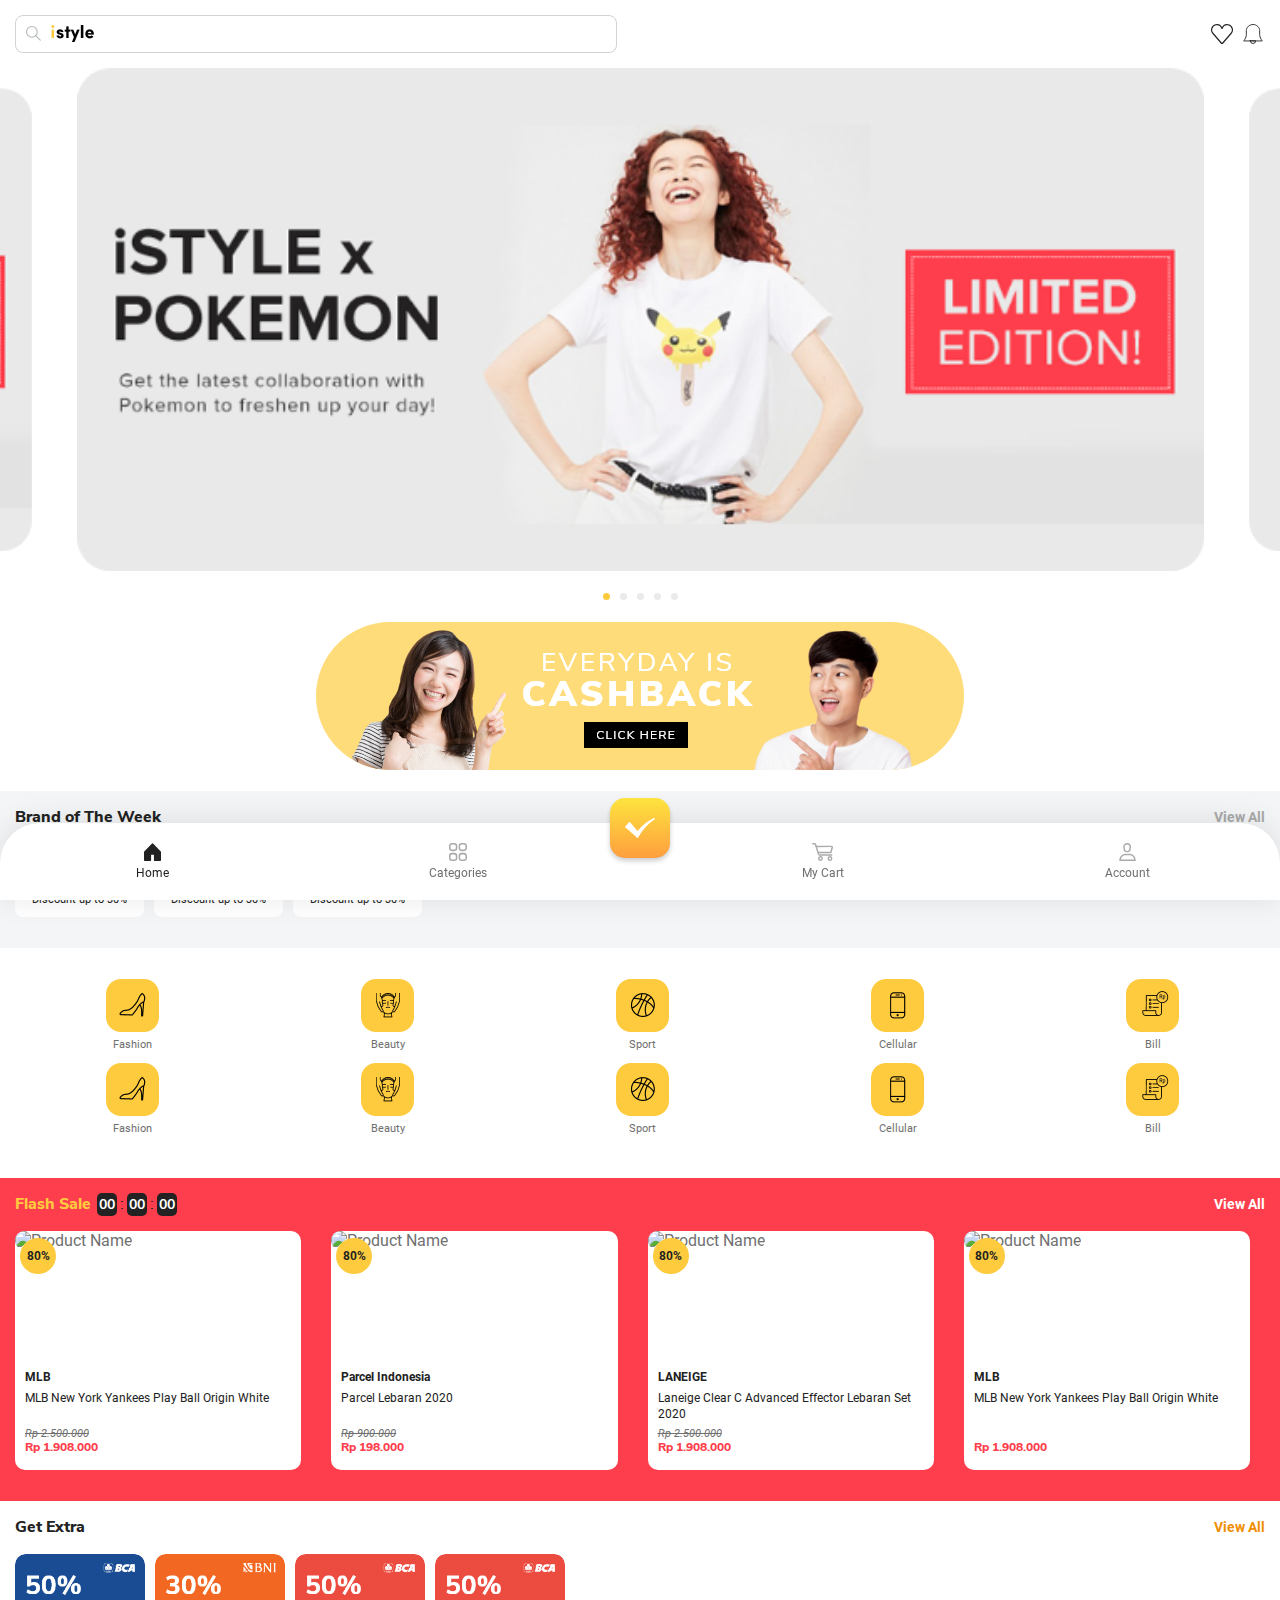
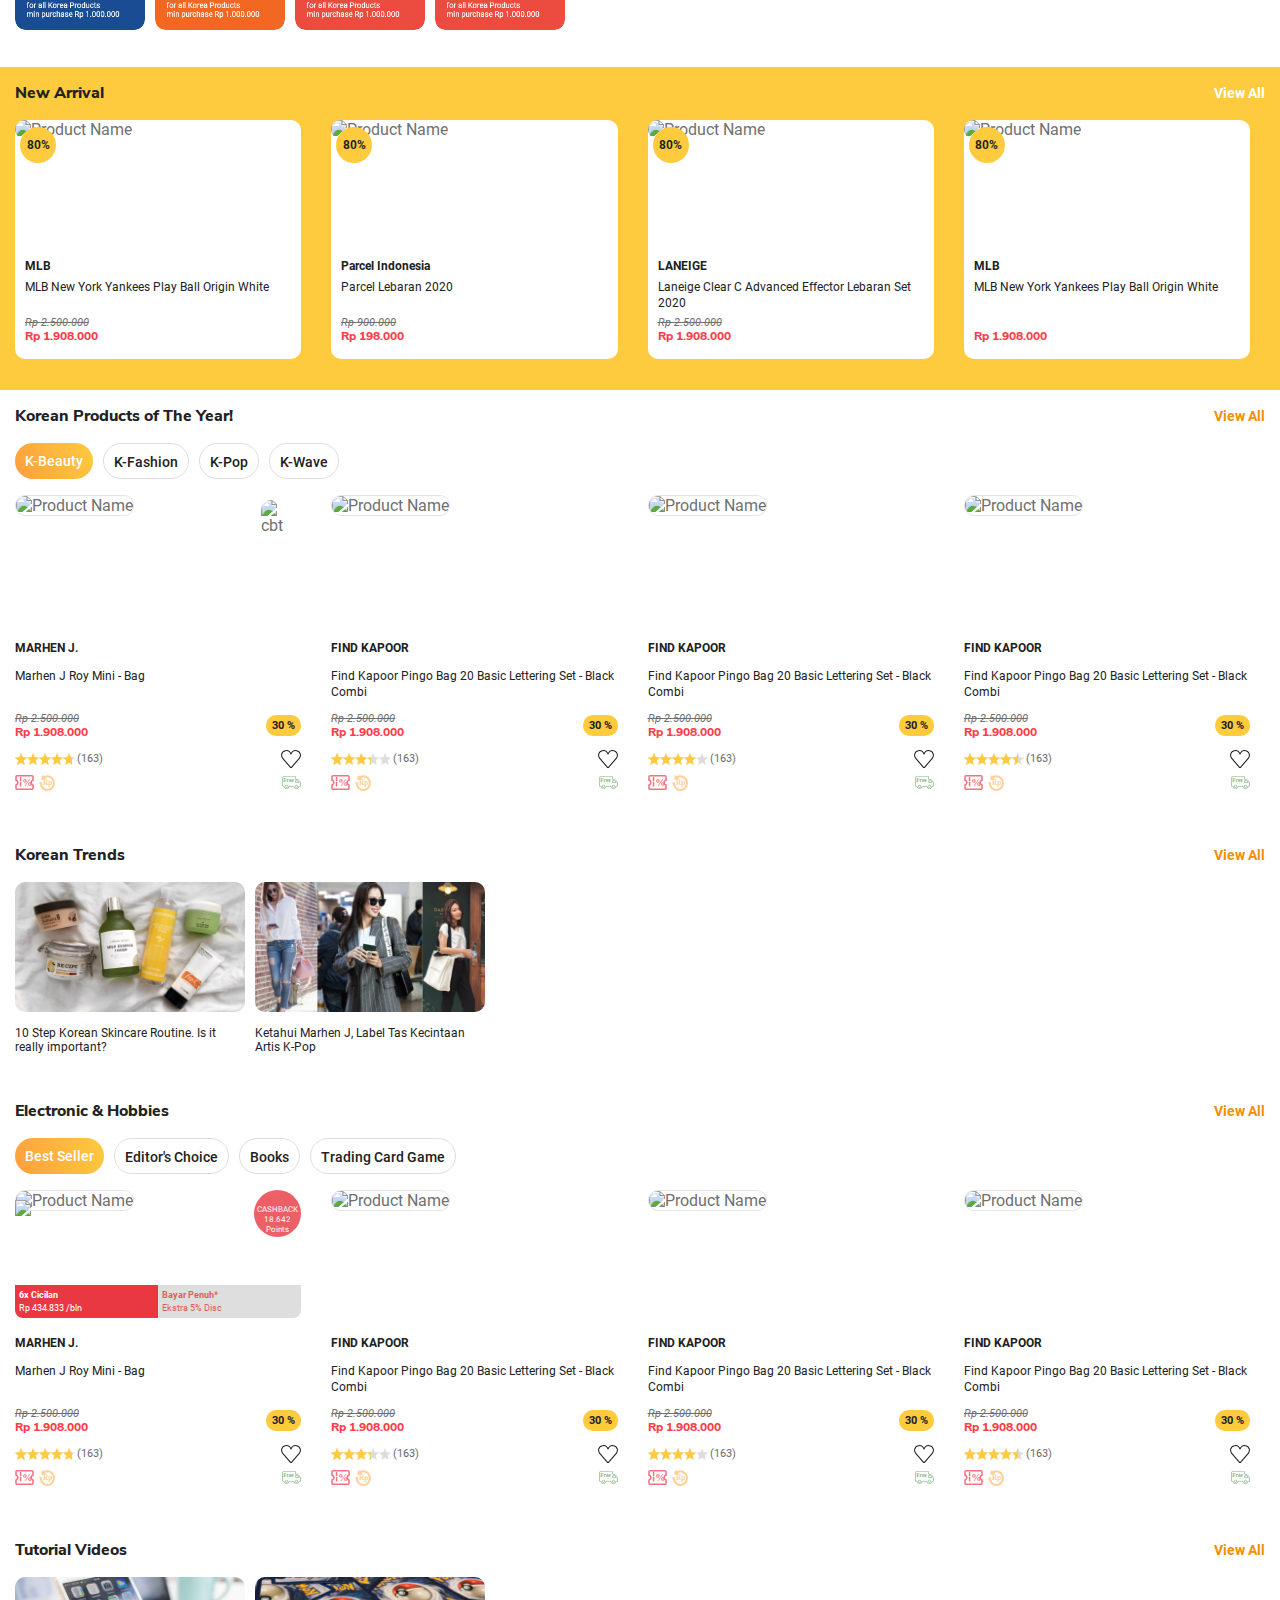
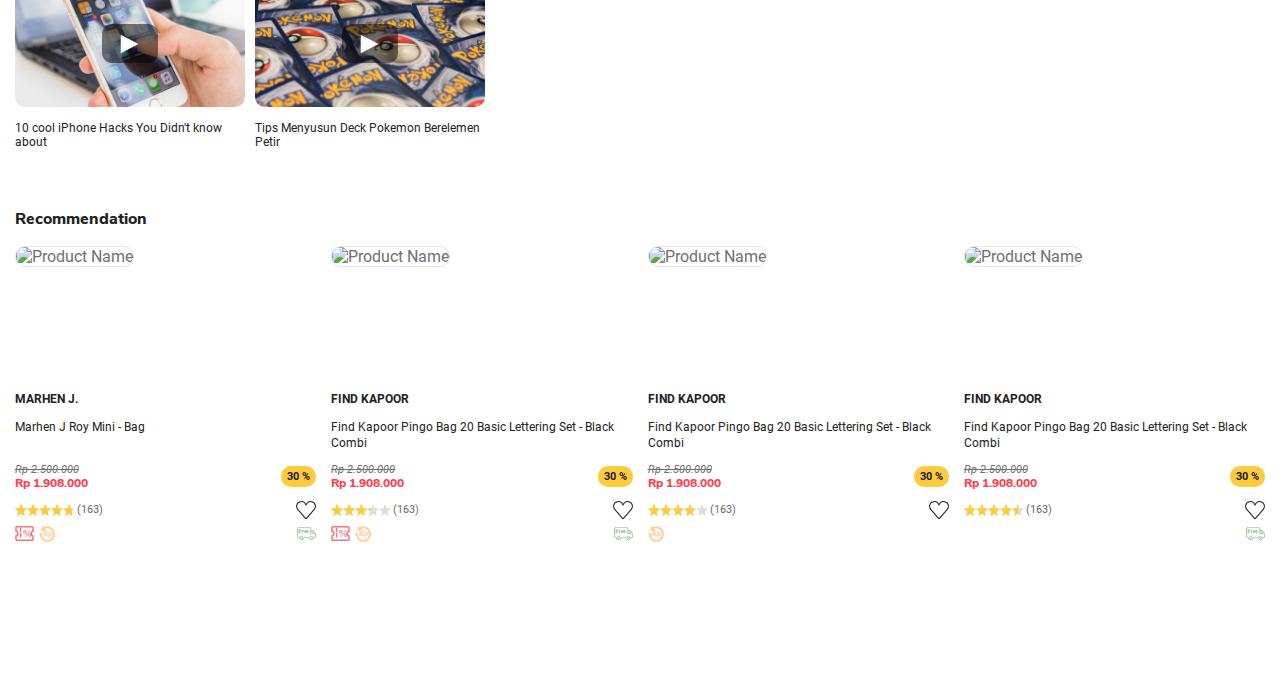
==== commit a5fc4a78: "Add Best Denki icon" ====
--- a/MC/html/home.html
+++ b/MC/html/home.html
@@ -527,7 +527,10 @@
                             <div class="prd-img">
                                 <img src="https://dxclnrbvyw82b.cloudfront.net/images/product/web/90/63/77/00/0/000000776390_01_285.jpg"
                                     alt="Product Name" />
-                                    <span class="ico_logo"><img src="https://cdn.ilotte.me/static/mp/88/static-root/images/icon/rightMark/cbt.png" alt="cbt"></span>
+                                <span class="ico_logo"><img
+                                        src="https://cdn.ilotte.me/static/mp/88/static-root/images/icon/rightMark/cbt.png"
+                                        alt="cbt"></span>
+
                             </div>
                             <div class="prd-desc">
                                 <p class="brand-name"><strong>MARHEN J.</strong></p>
@@ -547,20 +550,22 @@
                                     <span class="star-rating" style="width: calc(4.75/5 * 60px)"></span>
                                 </div>
                                 <span class="score-txt">(163)</span>
-    
-                                <span class="wishlist-icon"></span>
-                            </div>
-                            <div class="prd-icons">
-                                <span class="icon voucher"></span>
-                                <span class="icon cashback"></span>
-                                <span class="icon free-delivery"></span>
-                            </div>
-                        </a>
-                    </li>
-                    <li>
-                        <a href="#">
-                            <div class="prd-img">
-                                <span class="m_logo kino"><img src="https://cdn.ilotte.me/static/mp/88/static-root/images/icon/mall/0227.png" alt=""></span>
+
+                                <span class="wishlist-icon"></span>
+                            </div>
+                            <div class="prd-icons">
+                                <span class="icon voucher"></span>
+                                <span class="icon cashback"></span>
+                                <span class="icon free-delivery"></span>
+                            </div>
+                        </a>
+                    </li>
+                    <li>
+                        <a href="#">
+                            <div class="prd-img">
+                                <span class="m_logo kino"><img
+                                        src="https://cdn.ilotte.me/static/mp/88/static-root/images/icon/mall/0227.png"
+                                        alt=""></span>
                                 <img src="https://dxclnrbvyw82b.cloudfront.net/images/product/web/84/09/74/00/0/000000740984_01_285.jpg"
                                     alt="Product Name" />
                             </div>
@@ -582,20 +587,22 @@
                                     <span class="star-rating" style="width: calc(3.3/5 * 60px)"></span>
                                 </div>
                                 <span class="score-txt">(163)</span>
-    
-                                <span class="wishlist-icon"></span>
-                            </div>
-                            <div class="prd-icons">
-                                <span class="icon voucher"></span>
-                                <span class="icon cashback"></span>
-                                <span class="icon free-delivery"></span>
-                            </div>
-                        </a>
-                    </li>
-                    <li>
-                        <a href="#">
-                            <div class="prd-img">
-                                <span class="m_logo kino"><img src="https://cdn.ilotte.me/static/mp/88/static-root/images/icon/mall/0227.png" alt=""></span>
+
+                                <span class="wishlist-icon"></span>
+                            </div>
+                            <div class="prd-icons">
+                                <span class="icon voucher"></span>
+                                <span class="icon cashback"></span>
+                                <span class="icon free-delivery"></span>
+                            </div>
+                        </a>
+                    </li>
+                    <li>
+                        <a href="#">
+                            <div class="prd-img">
+                                <span class="m_logo kino"><img
+                                        src="https://cdn.ilotte.me/static/mp/88/static-root/images/icon/mall/0227.png"
+                                        alt=""></span>
                                 <img src="https://dxclnrbvyw82b.cloudfront.net/images/product/web/90/70/79/00/0/000000797090_01_285.jpg"
                                     alt="Product Name" />
                             </div>
@@ -617,7 +624,7 @@
                                     <span class="star-rating" style="width: calc(4/5 * 60px)"></span>
                                 </div>
                                 <span class="score-txt">(163)</span>
-    
+
                                 <span class="wishlist-icon"></span>
                             </div>
                             <div class="prd-icons">
@@ -651,7 +658,7 @@
                                     <span class="star-rating" style="width: calc(4.5/5 * 60px)"></span>
                                 </div>
                                 <span class="score-txt">(163)</span>
-    
+
                                 <span class="wishlist-icon"></span>
                             </div>
                             <div class="prd-icons">
@@ -669,7 +676,9 @@
                     <li>
                         <a href="#">
                             <div class="prd-img">
-                                <span class="m_logo kino"><img src="https://cdn.ilotte.me/static/mp/88/static-root/images/icon/mall/0227.png" alt=""></span>
+                                <span class="m_logo kino"><img
+                                        src="https://cdn.ilotte.me/static/mp/88/static-root/images/icon/mall/0227.png"
+                                        alt=""></span>
                                 <img src="https://dxclnrbvyw82b.cloudfront.net/images/product/web/90/70/79/00/0/000000797090_01_285.jpg"
                                     alt="Product Name" />
                             </div>
@@ -691,7 +700,7 @@
                                     <span class="star-rating" style="width: calc(4/5 * 60px)"></span>
                                 </div>
                                 <span class="score-txt">(163)</span>
-    
+
                                 <span class="wishlist-icon"></span>
                             </div>
                             <div class="prd-icons">
@@ -708,7 +717,9 @@
                     <li>
                         <a href="#">
                             <div class="prd-img">
-                                <span class="m_logo kino"><img src="https://cdn.ilotte.me/static/mp/88/static-root/images/icon/mall/0227.png" alt=""></span>
+                                <span class="m_logo kino"><img
+                                        src="https://cdn.ilotte.me/static/mp/88/static-root/images/icon/mall/0227.png"
+                                        alt=""></span>
                                 <img src="https://dxclnrbvyw82b.cloudfront.net/images/product/web/84/09/74/00/0/000000740984_01_285.jpg"
                                     alt="Product Name" />
                             </div>
@@ -730,7 +741,7 @@
                                     <span class="star-rating" style="width: calc(3.3/5 * 60px)"></span>
                                 </div>
                                 <span class="score-txt">(163)</span>
-    
+
                                 <span class="wishlist-icon"></span>
                             </div>
                             <div class="prd-icons">
@@ -745,7 +756,9 @@
                             <div class="prd-img">
                                 <img src="https://dxclnrbvyw82b.cloudfront.net/images/product/web/90/63/77/00/0/000000776390_01_285.jpg"
                                     alt="Product Name" />
-                                    <span class="ico_logo"><img src="https://cdn.ilotte.me/static/mp/88/static-root/images/icon/rightMark/cbt.png" alt="cbt"></span>
+                                <span class="ico_logo"><img
+                                        src="https://cdn.ilotte.me/static/mp/88/static-root/images/icon/rightMark/cbt.png"
+                                        alt="cbt"></span>
                             </div>
                             <div class="prd-desc">
                                 <p class="brand-name"><strong>MARHEN J.</strong></p>
@@ -765,20 +778,22 @@
                                     <span class="star-rating" style="width: calc(4.75/5 * 60px)"></span>
                                 </div>
                                 <span class="score-txt">(163)</span>
-    
-                                <span class="wishlist-icon"></span>
-                            </div>
-                            <div class="prd-icons">
-                                <span class="icon voucher"></span>
-                                <span class="icon cashback"></span>
-                                <span class="icon free-delivery"></span>
-                            </div>
-                        </a>
-                    </li>
-                    <li>
-                        <a href="#">
-                            <div class="prd-img">
-                                <span class="m_logo kino"><img src="https://cdn.ilotte.me/static/mp/88/static-root/images/icon/mall/0227.png" alt=""></span>
+
+                                <span class="wishlist-icon"></span>
+                            </div>
+                            <div class="prd-icons">
+                                <span class="icon voucher"></span>
+                                <span class="icon cashback"></span>
+                                <span class="icon free-delivery"></span>
+                            </div>
+                        </a>
+                    </li>
+                    <li>
+                        <a href="#">
+                            <div class="prd-img">
+                                <span class="m_logo kino"><img
+                                        src="https://cdn.ilotte.me/static/mp/88/static-root/images/icon/mall/0227.png"
+                                        alt=""></span>
                                 <img src="https://dxclnrbvyw82b.cloudfront.net/images/product/web/84/09/74/00/0/000000740984_01_285.jpg"
                                     alt="Product Name" />
                             </div>
@@ -800,20 +815,22 @@
                                     <span class="star-rating" style="width: calc(3.3/5 * 60px)"></span>
                                 </div>
                                 <span class="score-txt">(163)</span>
-    
-                                <span class="wishlist-icon"></span>
-                            </div>
-                            <div class="prd-icons">
-                                <span class="icon voucher"></span>
-                                <span class="icon cashback"></span>
-                                <span class="icon free-delivery"></span>
-                            </div>
-                        </a>
-                    </li>
-                    <li>
-                        <a href="#">
-                            <div class="prd-img">
-                                <span class="m_logo kino"><img src="https://cdn.ilotte.me/static/mp/88/static-root/images/icon/mall/0227.png" alt=""></span>
+
+                                <span class="wishlist-icon"></span>
+                            </div>
+                            <div class="prd-icons">
+                                <span class="icon voucher"></span>
+                                <span class="icon cashback"></span>
+                                <span class="icon free-delivery"></span>
+                            </div>
+                        </a>
+                    </li>
+                    <li>
+                        <a href="#">
+                            <div class="prd-img">
+                                <span class="m_logo kino"><img
+                                        src="https://cdn.ilotte.me/static/mp/88/static-root/images/icon/mall/0227.png"
+                                        alt=""></span>
                                 <img src="https://dxclnrbvyw82b.cloudfront.net/images/product/web/90/70/79/00/0/000000797090_01_285.jpg"
                                     alt="Product Name" />
                             </div>
@@ -835,7 +852,7 @@
                                     <span class="star-rating" style="width: calc(4/5 * 60px)"></span>
                                 </div>
                                 <span class="score-txt">(163)</span>
-    
+
                                 <span class="wishlist-icon"></span>
                             </div>
                             <div class="prd-icons">
@@ -869,7 +886,7 @@
                                     <span class="star-rating" style="width: calc(4.5/5 * 60px)"></span>
                                 </div>
                                 <span class="score-txt">(163)</span>
-    
+
                                 <span class="wishlist-icon"></span>
                             </div>
                             <div class="prd-icons">
@@ -886,7 +903,9 @@
                     <li>
                         <a href="#">
                             <div class="prd-img">
-                                <span class="m_logo kino"><img src="https://cdn.ilotte.me/static/mp/88/static-root/images/icon/mall/0227.png" alt=""></span>
+                                <span class="m_logo kino"><img
+                                        src="https://cdn.ilotte.me/static/mp/88/static-root/images/icon/mall/0227.png"
+                                        alt=""></span>
                                 <img src="https://dxclnrbvyw82b.cloudfront.net/images/product/web/84/09/74/00/0/000000740984_01_285.jpg"
                                     alt="Product Name" />
                             </div>
@@ -908,7 +927,7 @@
                                     <span class="star-rating" style="width: calc(3.3/5 * 60px)"></span>
                                 </div>
                                 <span class="score-txt">(163)</span>
-    
+
                                 <span class="wishlist-icon"></span>
                             </div>
                             <div class="prd-icons">
@@ -942,7 +961,7 @@
                                     <span class="star-rating" style="width: calc(4.5/5 * 60px)"></span>
                                 </div>
                                 <span class="score-txt">(163)</span>
-    
+
                                 <span class="wishlist-icon"></span>
                             </div>
                             <div class="prd-icons">
@@ -1024,9 +1043,25 @@
                     <li>
                         <a href="#">
                             <div class="prd-img">
+                                <span class="m_logo "><img
+                                        src="https://cdn.ilotte.me/static/mp/88/static-root/images/icon/mall/0203.png"></span>
                                 <img src="https://dxclnrbvyw82b.cloudfront.net/images/product/web/90/63/77/00/0/000000776390_01_285.jpg"
                                     alt="Product Name" />
-                                    <span class="ico_logo"><img src="https://cdn.ilotte.me/static/mp/88/static-root/images/icon/rightMark/cbt.png" alt="cbt"></span>
+                                <div class="inst_bdenkin-round">
+                                    <span>CASHBACK</span>
+                                    <span>18.642</span>
+                                    <span>Points</span> 
+                                </div>
+                                <div class="inst_bdenkin">
+                                    <div class="inst_bdenkin-box red"> 
+                                        <strong>6x Cicilan</strong> 
+                                        <span>Rp 434.833 /bln</span>
+                                    </div>
+                                    <div class="inst_bdenkin-box grey"> 
+                                        <strong>Bayar Penuh*</strong>
+                                        <span>Ekstra 5% Disc</span>
+                                    </div>
+                                </div>
                             </div>
                             <div class="prd-desc">
                                 <p class="brand-name"><strong>MARHEN J.</strong></p>
@@ -1046,20 +1081,22 @@
                                     <span class="star-rating" style="width: calc(4.75/5 * 60px)"></span>
                                 </div>
                                 <span class="score-txt">(163)</span>
-    
-                                <span class="wishlist-icon"></span>
-                            </div>
-                            <div class="prd-icons">
-                                <span class="icon voucher"></span>
-                                <span class="icon cashback"></span>
-                                <span class="icon free-delivery"></span>
-                            </div>
-                        </a>
-                    </li>
-                    <li>
-                        <a href="#">
-                            <div class="prd-img">
-                                <span class="m_logo kino"><img src="https://cdn.ilotte.me/static/mp/88/static-root/images/icon/mall/0227.png" alt=""></span>
+
+                                <span class="wishlist-icon"></span>
+                            </div>
+                            <div class="prd-icons">
+                                <span class="icon voucher"></span>
+                                <span class="icon cashback"></span>
+                                <span class="icon free-delivery"></span>
+                            </div>
+                        </a>
+                    </li>
+                    <li>
+                        <a href="#">
+                            <div class="prd-img">
+                                <span class="m_logo kino"><img
+                                        src="https://cdn.ilotte.me/static/mp/88/static-root/images/icon/mall/0227.png"
+                                        alt=""></span>
                                 <img src="https://dxclnrbvyw82b.cloudfront.net/images/product/web/84/09/74/00/0/000000740984_01_285.jpg"
                                     alt="Product Name" />
                             </div>
@@ -1081,20 +1118,22 @@
                                     <span class="star-rating" style="width: calc(3.3/5 * 60px)"></span>
                                 </div>
                                 <span class="score-txt">(163)</span>
-    
-                                <span class="wishlist-icon"></span>
-                            </div>
-                            <div class="prd-icons">
-                                <span class="icon voucher"></span>
-                                <span class="icon cashback"></span>
-                                <span class="icon free-delivery"></span>
-                            </div>
-                        </a>
-                    </li>
-                    <li>
-                        <a href="#">
-                            <div class="prd-img">
-                                <span class="m_logo kino"><img src="https://cdn.ilotte.me/static/mp/88/static-root/images/icon/mall/0227.png" alt=""></span>
+
+                                <span class="wishlist-icon"></span>
+                            </div>
+                            <div class="prd-icons">
+                                <span class="icon voucher"></span>
+                                <span class="icon cashback"></span>
+                                <span class="icon free-delivery"></span>
+                            </div>
+                        </a>
+                    </li>
+                    <li>
+                        <a href="#">
+                            <div class="prd-img">
+                                <span class="m_logo kino"><img
+                                        src="https://cdn.ilotte.me/static/mp/88/static-root/images/icon/mall/0227.png"
+                                        alt=""></span>
                                 <img src="https://dxclnrbvyw82b.cloudfront.net/images/product/web/90/70/79/00/0/000000797090_01_285.jpg"
                                     alt="Product Name" />
                             </div>
@@ -1116,7 +1155,7 @@
                                     <span class="star-rating" style="width: calc(4/5 * 60px)"></span>
                                 </div>
                                 <span class="score-txt">(163)</span>
-    
+
                                 <span class="wishlist-icon"></span>
                             </div>
                             <div class="prd-icons">
@@ -1150,7 +1189,7 @@
                                     <span class="star-rating" style="width: calc(4.5/5 * 60px)"></span>
                                 </div>
                                 <span class="score-txt">(163)</span>
-    
+
                                 <span class="wishlist-icon"></span>
                             </div>
                             <div class="prd-icons">
@@ -1168,7 +1207,9 @@
                     <li>
                         <a href="#">
                             <div class="prd-img">
-                                <span class="m_logo kino"><img src="https://cdn.ilotte.me/static/mp/88/static-root/images/icon/mall/0227.png" alt=""></span>
+                                <span class="m_logo kino"><img
+                                        src="https://cdn.ilotte.me/static/mp/88/static-root/images/icon/mall/0227.png"
+                                        alt=""></span>
                                 <img src="https://dxclnrbvyw82b.cloudfront.net/images/product/web/90/70/79/00/0/000000797090_01_285.jpg"
                                     alt="Product Name" />
                             </div>
@@ -1190,7 +1231,7 @@
                                     <span class="star-rating" style="width: calc(4/5 * 60px)"></span>
                                 </div>
                                 <span class="score-txt">(163)</span>
-    
+
                                 <span class="wishlist-icon"></span>
                             </div>
                             <div class="prd-icons">
@@ -1207,7 +1248,9 @@
                     <li>
                         <a href="#">
                             <div class="prd-img">
-                                <span class="m_logo kino"><img src="https://cdn.ilotte.me/static/mp/88/static-root/images/icon/mall/0227.png" alt=""></span>
+                                <span class="m_logo kino"><img
+                                        src="https://cdn.ilotte.me/static/mp/88/static-root/images/icon/mall/0227.png"
+                                        alt=""></span>
                                 <img src="https://dxclnrbvyw82b.cloudfront.net/images/product/web/84/09/74/00/0/000000740984_01_285.jpg"
                                     alt="Product Name" />
                             </div>
@@ -1229,7 +1272,7 @@
                                     <span class="star-rating" style="width: calc(3.3/5 * 60px)"></span>
                                 </div>
                                 <span class="score-txt">(163)</span>
-    
+
                                 <span class="wishlist-icon"></span>
                             </div>
                             <div class="prd-icons">
@@ -1244,7 +1287,9 @@
                             <div class="prd-img">
                                 <img src="https://dxclnrbvyw82b.cloudfront.net/images/product/web/90/63/77/00/0/000000776390_01_285.jpg"
                                     alt="Product Name" />
-                                    <span class="ico_logo"><img src="https://cdn.ilotte.me/static/mp/88/static-root/images/icon/rightMark/cbt.png" alt="cbt"></span>
+                                <span class="ico_logo"><img
+                                        src="https://cdn.ilotte.me/static/mp/88/static-root/images/icon/rightMark/cbt.png"
+                                        alt="cbt"></span>
                             </div>
                             <div class="prd-desc">
                                 <p class="brand-name"><strong>MARHEN J.</strong></p>
@@ -1264,20 +1309,22 @@
                                     <span class="star-rating" style="width: calc(4.75/5 * 60px)"></span>
                                 </div>
                                 <span class="score-txt">(163)</span>
-    
-                                <span class="wishlist-icon"></span>
-                            </div>
-                            <div class="prd-icons">
-                                <span class="icon voucher"></span>
-                                <span class="icon cashback"></span>
-                                <span class="icon free-delivery"></span>
-                            </div>
-                        </a>
-                    </li>
-                    <li>
-                        <a href="#">
-                            <div class="prd-img">
-                                <span class="m_logo kino"><img src="https://cdn.ilotte.me/static/mp/88/static-root/images/icon/mall/0227.png" alt=""></span>
+
+                                <span class="wishlist-icon"></span>
+                            </div>
+                            <div class="prd-icons">
+                                <span class="icon voucher"></span>
+                                <span class="icon cashback"></span>
+                                <span class="icon free-delivery"></span>
+                            </div>
+                        </a>
+                    </li>
+                    <li>
+                        <a href="#">
+                            <div class="prd-img">
+                                <span class="m_logo kino"><img
+                                        src="https://cdn.ilotte.me/static/mp/88/static-root/images/icon/mall/0227.png"
+                                        alt=""></span>
                                 <img src="https://dxclnrbvyw82b.cloudfront.net/images/product/web/84/09/74/00/0/000000740984_01_285.jpg"
                                     alt="Product Name" />
                             </div>
@@ -1299,20 +1346,22 @@
                                     <span class="star-rating" style="width: calc(3.3/5 * 60px)"></span>
                                 </div>
                                 <span class="score-txt">(163)</span>
-    
-                                <span class="wishlist-icon"></span>
-                            </div>
-                            <div class="prd-icons">
-                                <span class="icon voucher"></span>
-                                <span class="icon cashback"></span>
-                                <span class="icon free-delivery"></span>
-                            </div>
-                        </a>
-                    </li>
-                    <li>
-                        <a href="#">
-                            <div class="prd-img">
-                                <span class="m_logo kino"><img src="https://cdn.ilotte.me/static/mp/88/static-root/images/icon/mall/0227.png" alt=""></span>
+
+                                <span class="wishlist-icon"></span>
+                            </div>
+                            <div class="prd-icons">
+                                <span class="icon voucher"></span>
+                                <span class="icon cashback"></span>
+                                <span class="icon free-delivery"></span>
+                            </div>
+                        </a>
+                    </li>
+                    <li>
+                        <a href="#">
+                            <div class="prd-img">
+                                <span class="m_logo kino"><img
+                                        src="https://cdn.ilotte.me/static/mp/88/static-root/images/icon/mall/0227.png"
+                                        alt=""></span>
                                 <img src="https://dxclnrbvyw82b.cloudfront.net/images/product/web/90/70/79/00/0/000000797090_01_285.jpg"
                                     alt="Product Name" />
                             </div>
@@ -1334,7 +1383,7 @@
                                     <span class="star-rating" style="width: calc(4/5 * 60px)"></span>
                                 </div>
                                 <span class="score-txt">(163)</span>
-    
+
                                 <span class="wishlist-icon"></span>
                             </div>
                             <div class="prd-icons">
@@ -1368,7 +1417,7 @@
                                     <span class="star-rating" style="width: calc(4.5/5 * 60px)"></span>
                                 </div>
                                 <span class="score-txt">(163)</span>
-    
+
                                 <span class="wishlist-icon"></span>
                             </div>
                             <div class="prd-icons">
@@ -1385,7 +1434,9 @@
                     <li>
                         <a href="#">
                             <div class="prd-img">
-                                <span class="m_logo kino"><img src="https://cdn.ilotte.me/static/mp/88/static-root/images/icon/mall/0227.png" alt=""></span>
+                                <span class="m_logo kino"><img
+                                        src="https://cdn.ilotte.me/static/mp/88/static-root/images/icon/mall/0227.png"
+                                        alt=""></span>
                                 <img src="https://dxclnrbvyw82b.cloudfront.net/images/product/web/84/09/74/00/0/000000740984_01_285.jpg"
                                     alt="Product Name" />
                             </div>
@@ -1407,7 +1458,7 @@
                                     <span class="star-rating" style="width: calc(3.3/5 * 60px)"></span>
                                 </div>
                                 <span class="score-txt">(163)</span>
-    
+
                                 <span class="wishlist-icon"></span>
                             </div>
                             <div class="prd-icons">
@@ -1441,7 +1492,7 @@
                                     <span class="star-rating" style="width: calc(4.5/5 * 60px)"></span>
                                 </div>
                                 <span class="score-txt">(163)</span>
-    
+
                                 <span class="wishlist-icon"></span>
                             </div>
                             <div class="prd-icons">
--- a/MC/css/layout.css
+++ b/MC/css/layout.css
@@ -483,6 +483,81 @@
         .prd-list li a .prd-img .ico_logo img {
           border: none;
           width: 100%; }
+      .prd-list li a .prd-img .inst_bdenkin-round {
+        position: absolute;
+        top: 0;
+        right: 0;
+        text-align: center;
+        border-radius: 50%;
+        background-color: #e30613;
+        opacity: .80;
+        background-color: rgba(227, 6, 19, 0.8);
+        color: #fff;
+        height: 47px;
+        width: 47px;
+        -webkit-box-sizing: border-box;
+        -moz-box-sizing: border-box;
+        -o-box-sizing: border-box;
+        box-sizing: border-box;
+        padding-top: 15px; }
+        .prd-list li a .prd-img .inst_bdenkin-round span {
+          display: block;
+          font-size: 8px;
+          line-height: 10px;
+          color: #fff; }
+      .prd-list li a .prd-img .inst_bdenkin {
+        width: 100%;
+        height: 33px;
+        background-color: transparent;
+        position: absolute;
+        bottom: 5px; }
+        .prd-list li a .prd-img .inst_bdenkin .inst_bdenkin-box {
+          width: 50%;
+          height: 100%;
+          display: inline-block;
+          vertical-align: top;
+          text-align: left;
+          padding: 5px 4px;
+          -webkit-box-sizing: border-box;
+          -moz-box-sizing: border-box;
+          -o-box-sizing: border-box;
+          box-sizing: border-box; }
+          .prd-list li a .prd-img .inst_bdenkin .inst_bdenkin-box strong,
+          .prd-list li a .prd-img .inst_bdenkin .inst_bdenkin-box strong > span {
+            font-size: 9px;
+            line-height: 10px; }
+            @media only screen and (max-width: 350px) {
+              .prd-list li a .prd-img .inst_bdenkin .inst_bdenkin-box strong,
+              .prd-list li a .prd-img .inst_bdenkin .inst_bdenkin-box strong > span {
+                font-size: 7px; } }
+          .prd-list li a .prd-img .inst_bdenkin .inst_bdenkin-box strong {
+            display: block;
+            margin-bottom: 3px;
+            height: auto;
+            overflow: hidden;
+            width: 100%; }
+          .prd-list li a .prd-img .inst_bdenkin .inst_bdenkin-box span {
+            font-size: 9px;
+            display: block;
+            line-height: 10px;
+            height: auto;
+            overflow: hidden;
+            width: 100%; }
+            @media only screen and (max-width: 350px) {
+              .prd-list li a .prd-img .inst_bdenkin .inst_bdenkin-box span {
+                font-size: 7px; } }
+          .prd-list li a .prd-img .inst_bdenkin .inst_bdenkin-box.red {
+            width: 50%;
+            background-color: rgba(227, 6, 19, 0.8);
+            color: #fff;
+            float: left;
+            border-bottom-left-radius: 8px; }
+          .prd-list li a .prd-img .inst_bdenkin .inst_bdenkin-box.grey {
+            background-color: #d3d3d3;
+            opacity: .75;
+            color: #d5291c;
+            float: right;
+            border-bottom-right-radius: 8px; }
     .prd-list li a .prd-desc p {
       color: #222222;
       font-size: calc(12em /16);
